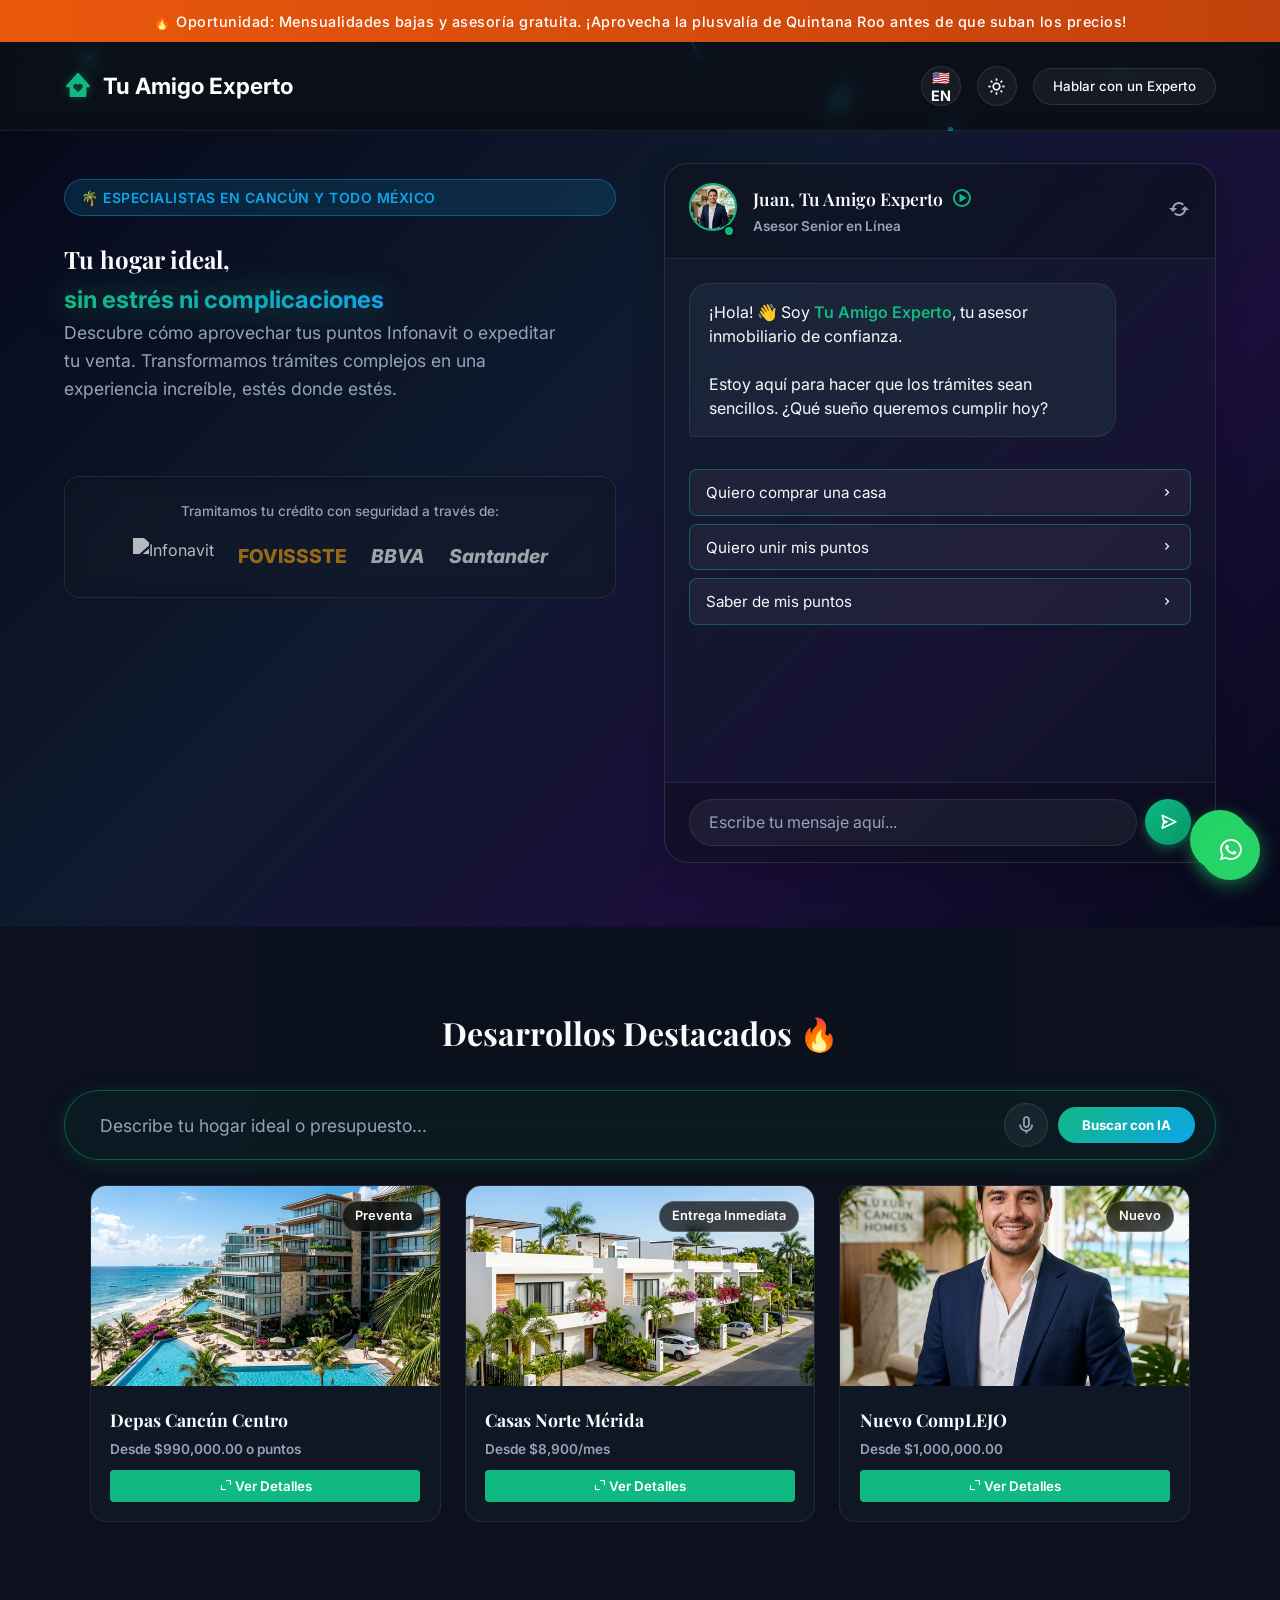
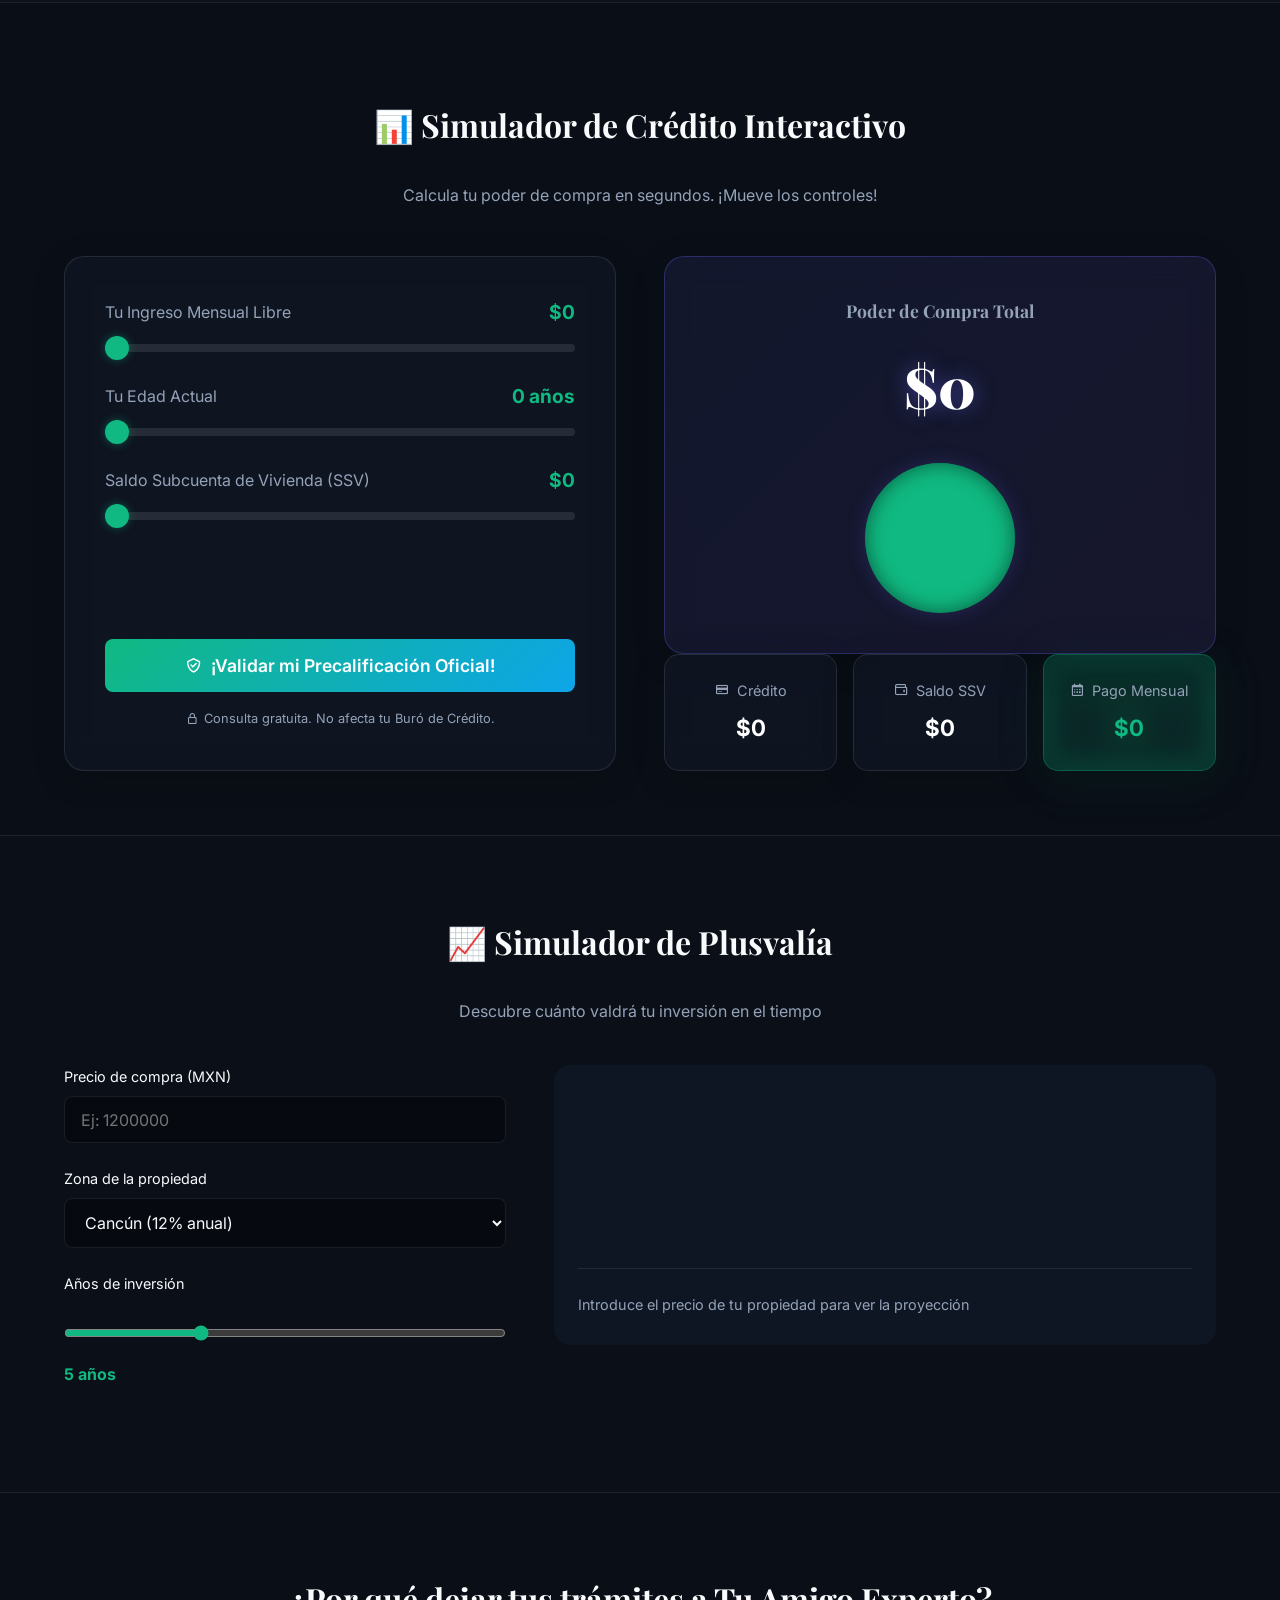
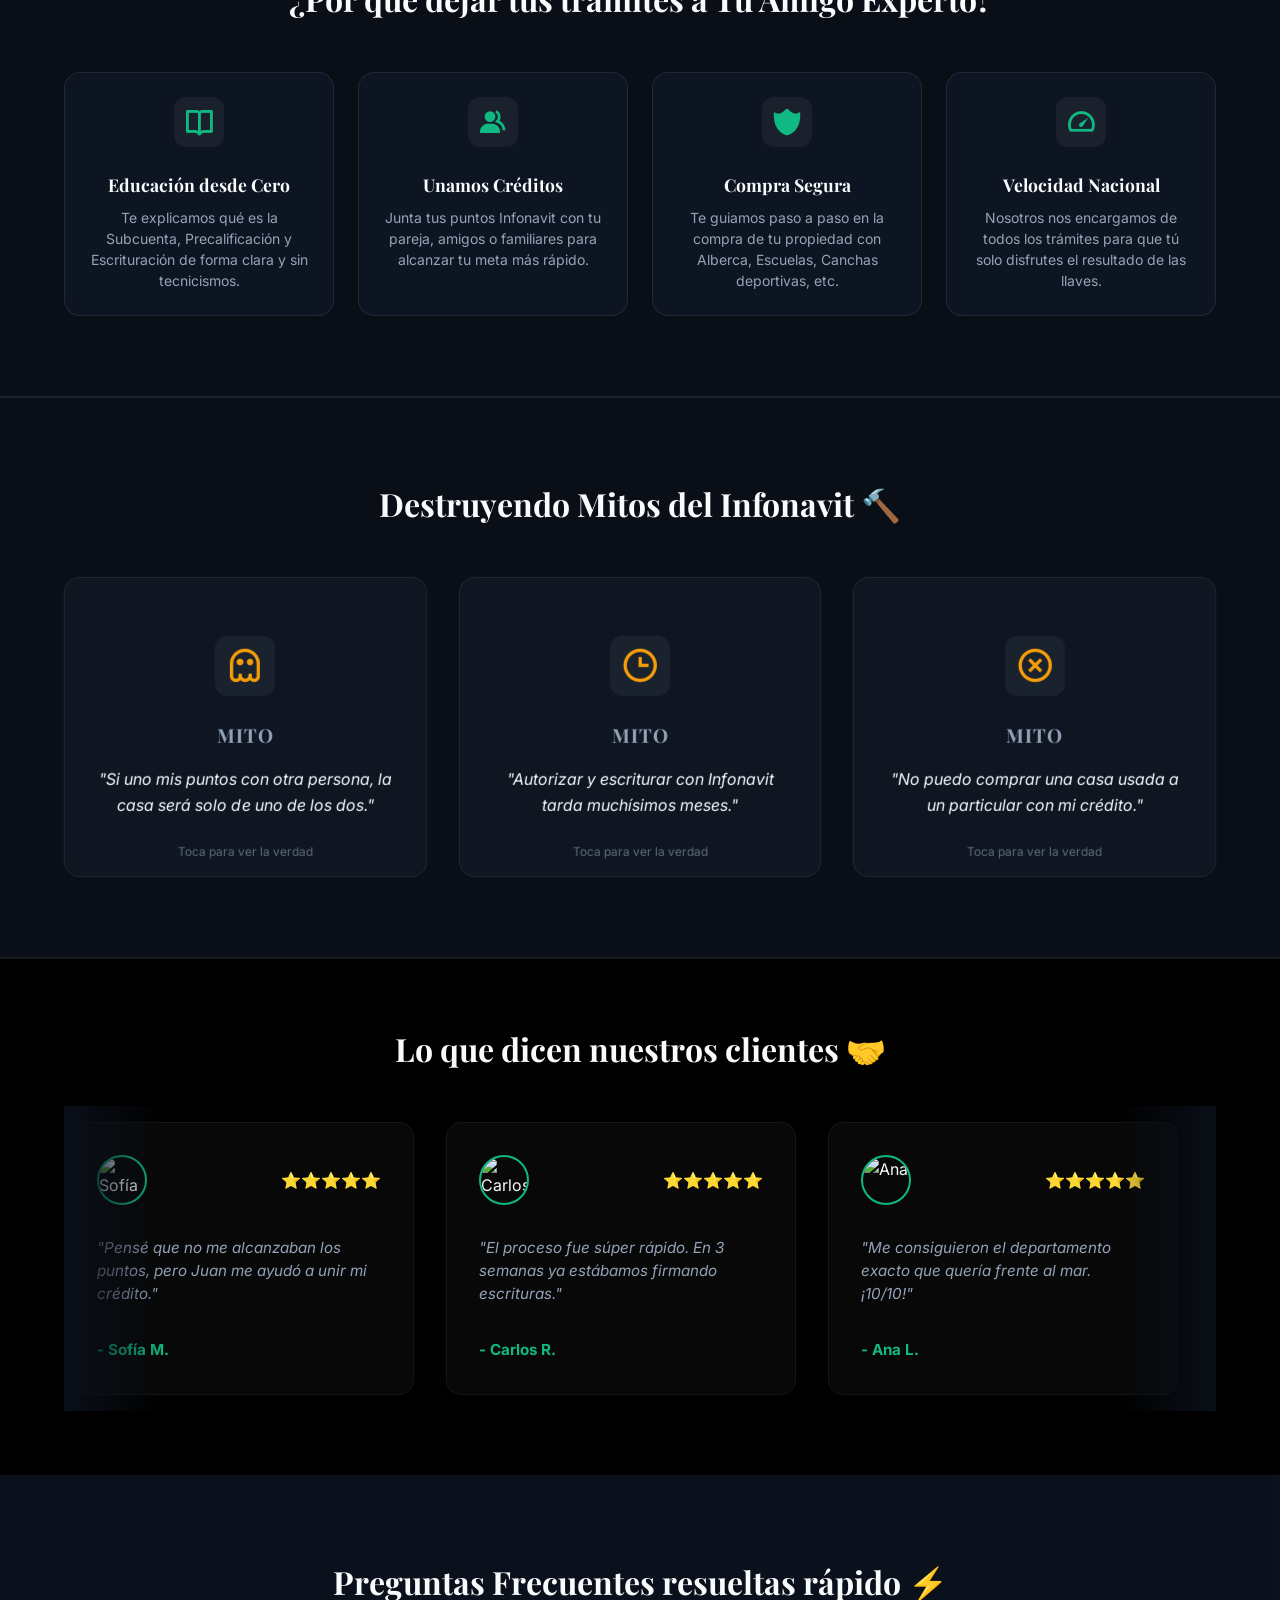
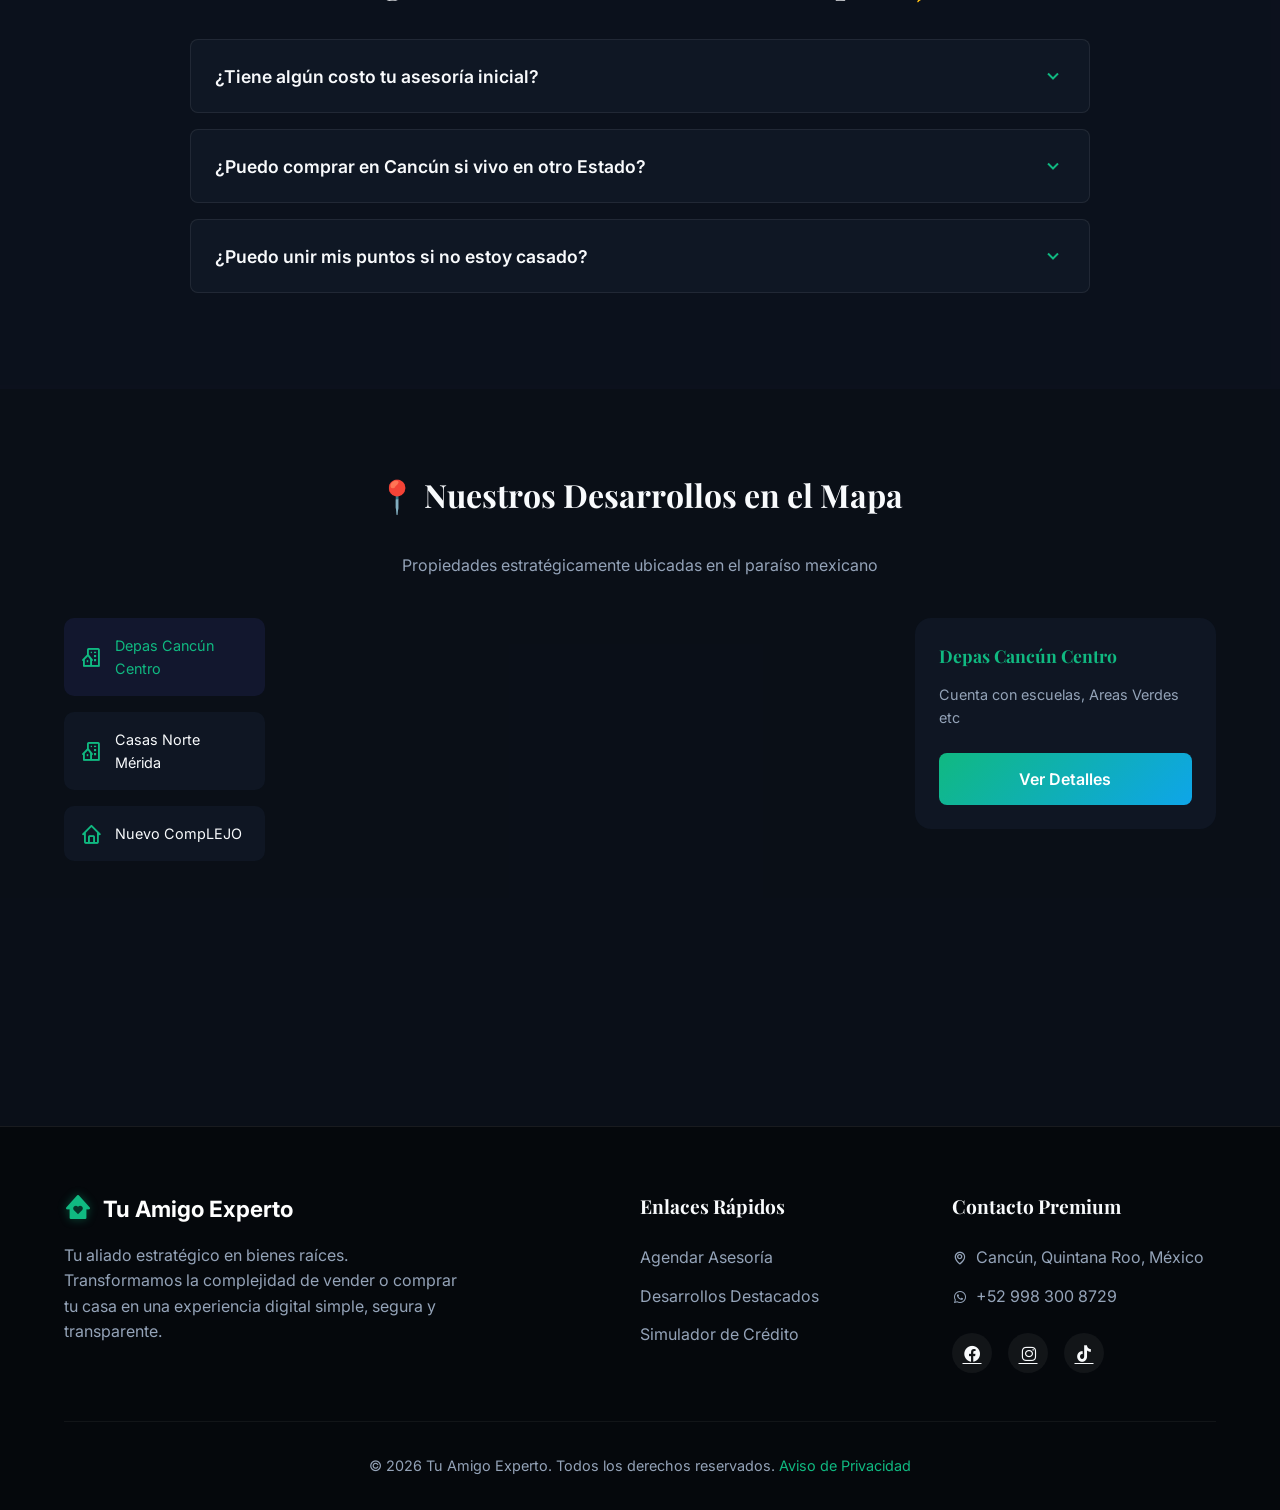
==== index.html @ 0a5cded9 "Add files via upload" ====
<!DOCTYPE html>
<html lang="es">

<head>
    <meta charset="UTF-8">
    <meta http-equiv="Cache-Control" content="no-cache, no-store, must-revalidate">
    <meta http-equiv="Pragma" content="no-cache">
    <meta http-equiv="Expires" content="0">
    <meta name="viewport" content="width=device-width, initial-scale=1.0, maximum-scale=5.0">
    <title>Tu Amigo Experto - Asesoría Inmobiliaria en Cancún y México</title>

    <!-- PWA / App Integrations -->
    <link rel="manifest" href="manifest.json">
    <meta name="theme-color" content="#06091a">
    <link rel="apple-touch-icon" href="assets/img/avatar.png">
    <meta name="apple-mobile-web-app-capable" content="yes">
    <meta name="apple-mobile-web-app-status-bar-style" content="black-translucent">
    <meta name="apple-mobile-web-app-title" content="Amigo Experto">

    <meta name="description"
        content="Guía experta en Infonavit y venta de terceros. Te ayudamos a comprar o vender tu propiedad en Cancún y todo México de manera sencilla y segura.">
    <!-- Google Fonts -->
    <link rel="preconnect" href="https://fonts.googleapis.com">
    <link rel="preconnect" href="https://fonts.gstatic.com" crossorigin>
    <link
        href="https://fonts.googleapis.com/css2?family=Inter:wght@300;400;500;600;700&family=Playfair+Display:ital,wght@0,600;1,600&display=swap"
        rel="stylesheet">

    <!-- AOS CSS -->
    <link href="https://unpkg.com/aos@2.3.1/dist/aos.css" rel="stylesheet">

    <!-- Boxicons -->
    <link href='https://unpkg.com/boxicons@2.1.4/css/boxicons.min.css' rel='stylesheet'>

    <!-- Leaflet CSS -->
    <link rel="stylesheet" href="https://unpkg.com/leaflet@1.9.4/dist/leaflet.css" />

    <!-- Custom CSS -->
    <link rel="stylesheet" href="assets/css/style.css?v=4.8">

    <!-- Model Viewer for 3D Objects -->
    <script type="module" src="https://ajax.googleapis.com/ajax/libs/model-viewer/4.0.0/model-viewer.min.js"></script>

    <!-- Phase 9: Microsoft Clarity Heatmap Tracking -->
    <script type="text/javascript">
        (function (c, l, a, r, i, t, y) {
            c[a] = c[a] || function () { (c[a].q = c[a].q || []).push(arguments) };
            t = l.createElement(r); t.async = 1; t.src = "https://www.clarity.ms/tag/" + i;
            y = l.getElementsByTagName(r)[0]; y.parentNode.insertBefore(t, y);
        })(window, document, "clarity", "script", "pgu72xqk98"); // Demo ID
    </script>

    <!-- MODAL CSS: Critical styles to make modal visible -->
    <style>
        #propertyModal {
            display: none;
            position: fixed;
            top: 0;
            left: 0;
            right: 0;
            bottom: 0;
            width: 100%;
            height: 100%;
            background: rgba(0, 0, 0, 0.88);
            z-index: 9999;
            align-items: center;
            justify-content: center;
            padding: 20px;
            box-sizing: border-box;
            overflow-y: auto;
        }

        #propertyModal.active {
            display: flex !important;
        }

        #propertyModal .modal-content {
            background: #0f1a2e;
            border-radius: 16px;
            max-width: 900px;
            width: 100%;
            max-height: 92vh;
            overflow-y: auto;
            position: relative;
            border: 1px solid rgba(99, 102, 241, 0.4);
            box-shadow: 0 25px 60px rgba(0, 0, 0, 0.7);
        }

        #propertyModal .close-btn {
            position: absolute;
            top: 12px;
            right: 12px;
            background: rgba(255, 255, 255, 0.1);
            border: none;
            color: white;
            width: 36px;
            height: 36px;
            border-radius: 50%;
            cursor: pointer;
            font-size: 1.2rem;
            z-index: 10;
            display: flex;
            align-items: center;
            justify-content: center;
        }

        #propertyModal .close-btn:hover {
            background: rgba(220, 38, 38, 0.7);
        }

        /* Gallery side — flex column (main image + thumbnails) */
        #propertyModal .prop-gallery {
            background: #000;
            display: flex;
            flex-direction: column;
            min-height: 400px;
        }

        /* Main image takes remaining space */
        #propertyModal #pmMainImg {
            width: 100%;
            height: 300px;
            object-fit: cover;
            display: block;
            transition: opacity 0.18s ease;
            flex-shrink: 0;
        }

        /* Thumbnail strip */
        #propertyModal #pmThumbnails {
            display: flex;
            flex-wrap: wrap;
            /* MAX 2 LINES */
            gap: 8px;
            padding: 10px 12px;
            overflow-y: auto;
            overflow-x: hidden;
            background: rgba(255, 255, 255, 0.04);
            max-height: 170px;
            /* limits to approx 2 rows of thumbnails */
            min-height: 90px;
            flex-shrink: 0;
            align-items: flex-start;
            justify-content: center;
        }

        #propertyModal #pmThumbnails::-webkit-scrollbar {
            height: 4px;
        }

        #propertyModal #pmThumbnails::-webkit-scrollbar-thumb {
            background: rgba(99, 102, 241, 0.5);
            border-radius: 4px;
        }

        /* Grid: gallery | details */
        #propertyModal .prop-modal-grid {
            display: grid;
            grid-template-columns: 1.2fr 1fr;
        }

        @media (max-width: 768px) {
            #propertyModal .prop-modal-grid {
                grid-template-columns: 1fr;
            }

            #propertyModal #pmMainImg {
                height: 220px;
            }
        }

        #propertyModal .prop-details {
            padding: 2rem;
            display: flex;
            flex-direction: column;
            justify-content: center;
            color: #e2e8f0;
            overflow-y: auto;
        }

        #propertyModal .prop-details h2 {
            color: #a78bfa;
            margin-bottom: 0.5rem;
            font-size: 1.6rem;
        }

        #propertyModal .pm-price {
            font-size: 1.3rem;
            font-weight: 700;
            margin-bottom: 1.5rem;
        }

        #propertyModal .pm-features {
            display: flex;
            gap: 1rem;
            flex-wrap: wrap;
            margin-bottom: 1.5rem;
            padding: 1rem 0;
            border-top: 1px solid rgba(255, 255, 255, 0.1);
            border-bottom: 1px solid rgba(255, 255, 255, 0.1);
        }

        .logo {
            display: flex;
            align-items: center;
            gap: 10px;
            font-weight: 700;
            font-size: 1.4rem;
            color: white;
            cursor: pointer;
            /* Para que sepas que puedes interactuar aquí */
        }

        #propertyModal .pm-feature i {
            color: #a78bfa;
        }

        #propertyModal .pm-description {
            line-height: 1.6;
            color: #94a3b8;
            margin-bottom: 2rem;
        }

        #propertyModal .pm-cta {
            width: 100%;
            padding: 14px;
            background: linear-gradient(135deg, #6366f1, #8b5cf6);
            border: none;
            color: white;
            border-radius: 8px;
            cursor: pointer;
            font-weight: 700;
            font-size: 1rem;
        }

        #propertyModal .prop-badge {
            display: inline-block;
            background: rgba(99, 102, 241, 0.3);
            color: white;
            padding: 4px 12px;
            border-radius: 50px;
            font-size: 0.8rem;
            font-weight: 600;
            margin-bottom: 1rem;
            border: 1px solid rgba(99, 102, 241, 0.5);
        }

        .property-filters-advanced {
            background: rgba(255, 255, 255, 0.03);
            border: 1px solid rgba(255, 255, 255, 0.1);
            border-radius: 15px;
            padding: 20px;
            margin-bottom: 30px;
            display: grid;
            grid-template-columns: repeat(auto-fit, minmax(180px, 1fr));
            gap: 15px;
            align-items: end;
        }

        .filter-group {
            display: flex;
            flex-direction: column;
            gap: 8px;
        }

        .filter-group label {
            font-size: 0.75rem;
            color: var(--primary);
            text-transform: uppercase;
            font-weight: 700;
            letter-spacing: 1px;
        }

        .filter-group select {
            background: rgba(15, 23, 42, 0.8);
            border: 1px solid rgba(255, 255, 255, 0.1);
            color: white;
            padding: 10px;
            border-radius: 8px;
            outline: none;
            cursor: pointer;
            transition: all 0.3s ease;
            font-size: 16px;
            /* Prevents iOS auto-zoom */
        }

        .filter-group select:focus {
            border-color: var(--primary);
            box-shadow: 0 0 10px rgba(99, 102, 241, 0.2);
        }

        .unit-selector {
            display: flex;
            gap: 8px;
            margin: 15px 0;
            flex-wrap: wrap;
        }

        .unit-btn {
            background: rgba(255, 255, 255, 0.05);
            border: 1px solid rgba(255, 255, 255, 0.1);
            color: var(--text-muted);
            padding: 6px 12px;
            border-radius: 20px;
            font-size: 0.8rem;
            cursor: pointer;
            transition: all 0.3s ease;
        }

        .unit-btn.active {
            background: var(--primary);
            color: white;
            border-color: var(--primary);
            box-shadow: 0 0 15px rgba(99, 102, 241, 0.3);
        }

        .unit-btn:hover:not(.active) {
            background: rgba(255, 255, 255, 0.1);
            border-color: rgba(255, 255, 255, 0.2);
        }

        /* --- Admin / Editor Styles --- */
        .admin-modal {
            display: none;
            position: fixed;
            top: 0;
            left: 0;
            width: 100%;
            height: 100%;
            background: rgba(0, 0, 0, 0.9);
            z-index: 10000;
            align-items: center;
            justify-content: center;
        }

        .admin-modal.active {
            display: flex;
        }

        .admin-box {
            background: #111827;
            padding: 30px;
            border-radius: 12px;
            border: 1px solid var(--primary);
            text-align: center;
            max-width: 400px;
            width: 90%;
            box-shadow: 0 0 30px rgba(99, 102, 241, 0.3);
        }

        .admin-box input {
            width: 100%;
            padding: 12px;
            margin: 20px 0;
            background: rgba(255, 255, 255, 0.05);
            border: 1px solid rgba(255, 255, 255, 0.1);
            color: white;
            border-radius: 8px;
            text-align: center;
            font-size: 1.2rem;
            letter-spacing: 4px;
        }

        .admin-box button {
            width: 100%;
            padding: 12px;
            background: var(--primary);
            color: white;
            border: none;
            border-radius: 8px;
            cursor: pointer;
            font-weight: 600;
        }

        .editor-mode [contenteditable="true"] {
            outline: 2px dashed var(--primary);
            outline-offset: 4px;
            padding: 2px 4px;
            border-radius: 4px;
            cursor: text;
        }

        .editor-mode [contenteditable="true"]:hover {
            background: rgba(99, 102, 241, 0.1);
        }

        .admin-toolbar {
            display: none;
            position: fixed;
            top: 0;
            left: 0;
            width: 100%;
            height: 50px;
            background: #6366f1;
            color: white;
            padding: 10px 20px;
            z-index: 9999;
            justify-content: space-between;
            align-items: center;
            font-weight: 600;
            box-shadow: 0 4px 15px rgba(0, 0, 0, 0.5);
        }

        body.editor-mode .admin-toolbar {
            display: flex;
        }

        .admin-toolbar button {
            background: white;
            color: #6366f1;
            border: none;
            padding: 5px 15px;
            border-radius: 4px;
            cursor: pointer;
            margin-left: 10px;
        }
    </style>


    <!-- MODAL FUNCTIONS: Inline script - NO EXTERNAL DEPENDENCIES -->
    <script>
        // Property data with full image galleries (5 photos each)
        var CARDS = {
            1: {
                title: 'Depas Canc\u00fan Centro', badge: 'Preventa', price: 'Desde $11,500/mes o puntos',
                beds: '2', baths: '2', amenity: 'Rooftop + Gym',
                desc: 'Exclusivos departamentos en el coraz\u00f3n de Canc\u00fan. Seguridad 24/7 y acabados de lujo.',
                img: 'assets/img/img_cancun.png',
                images: [
                    'assets/img/img_cancun.png',
                    'https://images.unsplash.com/photo-1586105251261-72a756497a11?auto=format&fit=crop&q=80&w=800',
                    'https://images.unsplash.com/photo-1560448204-e02f11c3d0e2?auto=format&fit=crop&q=80&w=800',
                    'https://images.unsplash.com/photo-1584622650111-993a426fbf0a?auto=format&fit=crop&q=80&w=800',
                    'https://images.unsplash.com/photo-1556911220-e15b29be8c8f?auto=format&fit=crop&q=80&w=800'
                ]
            },
            2: {
                title: 'Casas Norte M\u00e9rida', badge: 'Entrega Inmediata', price: 'Desde $8,900/mes',
                beds: '3', baths: '2.5', amenity: 'Parques y Seguridad',
                desc: 'Ubicadas en la zona de mayor plusval\u00eda de M\u00e9xico. Amplios espacios y jardines frontales.',
                img: 'assets/img/img_merida.png',
                images: [
                    'assets/img/img_merida.png',
                    'https://images.unsplash.com/photo-1616046229478-9901c5536a45?auto=format&fit=crop&q=80&w=800',
                    'https://images.unsplash.com/photo-1513694203232-719a280e022f?auto=format&fit=crop&q=80&w=800',
                    'https://images.unsplash.com/photo-1552321554-5fefe8c9ef14?auto=format&fit=crop&q=80&w=800',
                    'https://images.unsplash.com/photo-1600566753086-00f18fb6b3ea?auto=format&fit=crop&q=80&w=800'
                ]
            },
            3: {
                title: 'Villas Tulum', badge: 'Alta Plusval\u00eda', price: 'Excelente ROI GARANTIZADO',
                beds: '4', baths: '4', amenity: 'Alberca Privada, Selva',
                desc: 'Propiedades de ultra-lujo en la selva de Tulum. Administraci\u00f3n hotelera incluida.',
                img: 'assets/img/img_tulum.png',
                images: [
                    'assets/img/img_tulum.png',
                    'https://images.unsplash.com/photo-1520250497591-112f2f40a3f4?auto=format&fit=crop&q=80&w=800',
                    'https://images.unsplash.com/photo-1540541338537-1220205ac293?auto=format&fit=crop&q=80&w=800',
                    'https://images.unsplash.com/photo-1571896349842-33c89424de2d?auto=format&fit=crop&q=80&w=800',
                    'https://images.unsplash.com/photo-1606402179428-a57976d71fa4?auto=format&fit=crop&q=80&w=800'
                ]
            },
            4: {
                title: 'Residencial Aqua', badge: 'Infonavit Total', price: 'Desde $9,500/mes o puntos',
                beds: '2', baths: '1', amenity: 'Alberca Com\u00fan',
                desc: 'A 15 minutos en auto de la playa. Enorme alberca central y palapas.',
                img: 'https://images.unsplash.com/photo-1582268611958-ebfd161ef9cf?auto=format&fit=crop&w=800',
                images: [
                    'https://images.unsplash.com/photo-1582268611958-ebfd161ef9cf?auto=format&fit=crop&w=800',
                    'https://images.unsplash.com/photo-1560185007-cde436f6a4d0?auto=format&fit=crop&q=80&w=800',
                    'https://images.unsplash.com/photo-1540518614846-7eded433c457?auto=format&fit=crop&q=80&w=800',
                    'https://images.unsplash.com/photo-1507652313519-d4e9174996dd?auto=format&fit=crop&q=80&w=800',
                    'https://images.unsplash.com/photo-1575517111839-3a3843ee7f5d?auto=format&fit=crop&q=80&w=800'
                ]
            },
            5: {
                title: 'Oceana Depas', badge: 'Riviera Maya', price: 'Desde $12,000/mes',
                beds: '1', baths: '1', amenity: 'Frente al Mar',
                desc: 'El sue\u00f1o caribe\u00f1o. Estudios y depas a pasos de la arena. Altos rendimientos en renta vacacional.',
                img: 'https://images.unsplash.com/photo-1545324418-cc1a3fa10c00?auto=format&fit=crop&w=800',
                images: [
                    'https://images.unsplash.com/photo-1545324418-cc1a3fa10c00?auto=format&fit=crop&w=800',
                    'https://images.unsplash.com/photo-1578683010236-d716f9a3f461?auto=format&fit=crop&q=80&w=800',
                    'https://images.unsplash.com/photo-1631049307264-da0ec9d70304?auto=format&fit=crop&q=80&w=800',
                    'https://images.unsplash.com/photo-1552321554-5fefe8c9ef14?auto=format&fit=crop&q=80&w=800',
                    'https://images.unsplash.com/photo-1484154218962-a197022b5858?auto=format&fit=crop&q=80&w=800'
                ]
            }
        };

        function showCard(n) {
            var d = CARDS[n];
            if (!d) return;
            showPropertyModal(d);
        }

        function showPropertyModal(d) {
            var modal = document.getElementById('propertyModal');
            if (!modal) return;

            // Set main image
            var imgEl = document.getElementById('pmMainImg');
            var imgs = d.images || [d.img];
            if (imgEl) { imgEl.src = imgs[0]; imgEl.alt = d.title; imgEl.style.opacity = '1'; }

            // Populate thumbnails
            var tb = document.getElementById('pmThumbnails');
            if (tb) {
                tb.innerHTML = '';
                var labels = ['Exterior', 'Sala', 'Rec\u00e1mara', 'Ba\u00f1o', 'Cocina'];
                imgs.forEach(function (url, i) {
                    var wrap = document.createElement('div');
                    wrap.style.cssText = 'display:flex;flex-direction:column;align-items:center;gap:4px;cursor:pointer;flex-shrink:0;';
                    var img = document.createElement('img');
                    img.src = url;
                    img.style.cssText = 'height:65px;width:90px;object-fit:cover;border-radius:8px;transition:all 0.25s;border:' + (i === 0 ? '2px solid #6366f1;box-shadow:0 0 10px rgba(99,102,241,0.4)' : '2px solid rgba(255,255,255,0.1)') + ';';
                    var lbl = document.createElement('span');
                    lbl.textContent = labels[i] || ('Foto ' + (i + 1));
                    lbl.style.cssText = 'font-size:0.65rem;text-transform:uppercase;letter-spacing:0.5px;color:' + (i === 0 ? '#6366f1' : 'rgba(255,255,255,0.4)') + ';transition:color 0.25s;';
                    wrap.appendChild(img); wrap.appendChild(lbl);
                    wrap.onclick = function () {
                        if (imgEl) { imgEl.style.opacity = '0'; setTimeout(function () { imgEl.src = url; imgEl.style.opacity = '1'; }, 180); }
                        Array.from(tb.children).forEach(function (w) {
                            var wi = w.querySelector('img'), ws = w.querySelector('span');
                            if (wi) { wi.style.border = '2px solid rgba(255,255,255,0.1)'; wi.style.boxShadow = 'none'; }
                            if (ws) ws.style.color = 'rgba(255,255,255,0.4)';
                        });
                        img.style.border = '2px solid #6366f1'; img.style.boxShadow = '0 0 10px rgba(99,102,241,0.4)';
                        lbl.style.color = '#6366f1';
                    };
                    tb.appendChild(wrap);
                });
            }

            // Text fields
            var map = { pmBadge: d.badge, pmTitle: d.title, pmPrice: d.price, pmBeds: d.beds, pmBaths: d.baths, pmAmenity: d.amenity, pmDesc: d.desc };
            for (var k in map) { var el = document.getElementById(k); if (el) el.textContent = map[k] || ''; }

            modal.classList.add('active');
            document.body.style.overflow = 'hidden';
            modal.onclick = function (e) { if (e.target === modal) closePropertyModal(); };
        }

        function closePropertyModal() {
            var modal = document.getElementById('propertyModal');
            if (modal) {
                modal.classList.remove('active');
                document.body.style.overflow = '';
            }
        }
    </script>
</head>


<body>
    <div class="urgency-banner">
        🔥 <strong>Oportunidad:</strong> Mensualidades bajas y asesoría gratuita. ¡Aprovecha la plusvalía de Quintana
        Roo antes de que suban los precios!
    </div>

    <canvas id="bgCanvas" class="background-effects"></canvas>

    <nav class="navbar">
        <div class="logo">
            <i class='bx bxs-home-heart'></i>
            <span>Tu Amigo Experto</span>
        </div>

        <!-- TEMPORIZADOR A NIVEL DEL LOGO EN NAVBAR -->
        <div id="ofertaTimer"
            style="display:none;position:relative;margin:0;background:linear-gradient(135deg,#dc2626,#b91c1c);color:white;padding:6px 16px;border-radius:50px;z-index:9500;box-shadow:0 4px 15px rgba(220,38,38,0.5);font-size:0.85rem;white-space:nowrap;text-align:center;">
            <span style="font-weight:700;">🔥 Oferta termina en: </span>
            <span style="font-size:1.1rem;font-weight:900;letter-spacing:1px;" id="timerDisplay">23:59:59</span>
        </div>

        <div class="nav-actions">
            <button class="lang-toggle" id="langToggle" title="Change Language">
                🇺🇸 EN
            </button>
            <button class="theme-toggle" id="themeToggle" title="Cambiar Tema">
                <i class='bx bx-sun'></i>
            </button>
            <button class="nav-cta" onclick="openLeadModal()">Hablar con un Experto</button>
        </div>
    </nav>

    <main id="main-content">

        <!-- 1. Hero Content & Chat (The Hook) -->
        <section class="hero-section">
            <!-- ===== NUEVA: HERO VIDEO SECTION eliminado - fondo con gradiente -->
            <div class="hero-bg-gradient"
                style="position:absolute;inset:0;background:linear-gradient(135deg,#06091a 0%,#0f1a2e 40%,#1a0e3a 70%,#06091a 100%);z-index:0;pointer-events:none;">
            </div>

            <div class="section-container hero-grid">
                <div class="hero-info" data-aos="fade-right" data-aos-duration="1000">
                    <span class="badge">🌴 Especialistas en Cancún y Todo México</span>
                    <h1 id="heroTitle">Tu hogar ideal, <br><span class="highlight">sin estrés ni complicaciones</span>
                    </h1>
                    <p class="subtitle">Descubre cómo aprovechar tus puntos Infonavit o expeditar tu venta.
                        Transformamos trámites complejos en una experiencia increíble, estés donde estés.</p>

                    <!-- Trust Logos at the top level for authority -->
                    <div class="trust-logos">
                        <p>Tramitamos tu crédito con seguridad a través de:</p>
                        <div class="logos-container">
                            <img src="https://upload.wikimedia.org/wikipedia/commons/6/60/Logotipo_de_Infonavit.svg"
                                alt="Infonavit">
                            <span class="bank-logo fovissste">FOVISSSTE</span>
                            <span class="bank-logo">BBVA</span>
                            <span class="bank-logo">Santander</span>
                        </div>
                    </div>
                </div>

                <div class="chat-wrapper" data-aos="fade-left" data-aos-duration="1000" data-aos-delay="200">
                    <div class="glass-panel chat-container">
                        <div class="chat-header">
                            <div class="avatar">
                                <img src="assets/img/avatar.png" alt="Juan, Tu Amigo Experto">
                                <span class="status-dot"></span>
                            </div>
                            <div class="agent-info">
                                <h2>Juan, Tu Amigo Experto <button id="playAudioBtn" class="audio-btn"
                                        title="Escuchar Mensaje" onclick="playWelcomeAudio()"><i
                                            class='bx bx-play-circle'></i></button></h2>
                                <span class="status-text">Asesor Senior en Línea</span>
                            </div>
                            <button class="action-btn" title="Reiniciar chat" onclick="resetChat()">
                                <i class='bx bx-refresh'></i>
                            </button>
                        </div>

                        <div class="chat-messages" id="chatMessages">
                            <!-- Messages will be injected by JS -->
                        </div>

                        <div class="chat-input-area">
                            <div class="typing-indicator hidden" id="typingIndicator">
                                Escribiendo<span>.</span><span>.</span><span>.</span>
                            </div>
                            <form id="chatForm">
                                <input type="text" id="userInput" placeholder="Escribe tu mensaje aquí..."
                                    autocomplete="off">
                                <button type="submit" id="sendBtn" title="Enviar"><i class='bx bx-send'></i></button>
                            </form>
                        </div>
                    </div>
                </div>
            </div>
        </section>

        <!-- 5. Properties (Desire) -->
        <section id="propiedades" class="properties-section" data-aos="fade-up" data-aos-duration="800">
            <div class="section-container">
                <h2 class="section-title">🏆 Desarrollos Destacados</h2>

                <!-- AI Matchmaker Search Bar -->
                <div class="ai-matchmaker">
                    <div class="ai-matchmaker-inner glass-panel">
                        <i class='bx bx-sparkles ai-icon'></i>
                        <input type="text" id="aiSearchInput" placeholder="Describe tu hogar ideal o presupuesto..."
                            autocomplete="off">
                        <button id="aiVoiceBtn" class="ai-voice-btn" onclick="startVoiceRecognition()"
                            title="Buscar con voz">
                            <i class='bx bx-microphone'></i>
                        </button>
                        <button id="aiSearchBtn" class="ai-search-primary" onclick="searchWithAI()">
                            <span class="btn-text">Buscar con IA</span>
                            <i class='bx bx-loader-alt bx-spin ai-spinner hidden'></i>
                        </button>
                    </div>
                    <div id="aiSearchFeedback" class="ai-feedback hidden"></div>
                </div>

                <div class="property-filters-advanced hidden" style="display: none;" data-aos="fade-up"
                    data-aos-delay="100">
                    <div class="filter-group">
                        <label>📍 Ubicación</label>
                        <select id="filterLocation">
                            <option value="all">Todas las ciudades</option>
                            <option value="cancun">Cancún</option>
                            <option value="merida">Mérida</option>
                            <option value="tulum">Tulum</option>
                            <option value="playa">Playa del Carmen</option>
                        </select>
                    </div>
                    <div class="filter-group">
                        <label>🏠 Recámaras</label>
                        <select id="filterBeds">
                            <option value="0">Cualquier número</option>
                            <option value="1">1+ Recámara</option>
                            <option value="2">2+ Recámaras</option>
                            <option value="3">3+ Recámaras</option>
                            <option value="4">4+ Recámaras</option>
                        </select>
                    </div>
                    <div class="filter-group">
                        <label>💰 Presupuesto</label>
                        <select id="filterPrice">
                            <option value="all">Cualquiera</option>
                            <option value="low">Bajo $1M</option>
                            <option value="mid">$1M - $2M</option>
                            <option value="high">Más de $2M</option>
                        </select>
                    </div>
                    <div class="filter-group">
                        <label>🔑 Entrega</label>
                        <select id="filterDelivery">
                            <option value="all">Ver todas</option>
                            <option value="Preventa">Preventa</option>
                            <option value="Entrega Inmediata">Entrega Inmediata</option>
                        </select>
                    </div>
                </div>

                <div class="property-carousel">
                    <div class="property-cards centered-cards" id="propertyGrid">
                        <!-- Las tarjetas se generan dinámicamente desde script.js -->
                        <div
                            style="grid-column: 1/-1; text-align: center; color: rgba(255,255,255,0.3); padding: 40px;">
                            <i class='bx bx-loader-alt bx-spin' style="font-size: 2rem; margin-bottom: 10px;"></i>
                            <p>Cargando desarrollos preferidos...</p>
                        </div>
                    </div>
                </div>
            </div>
        </section>

        <!-- ===== NUEVA: SIMULADOR DE CRÉDITO GAMIFICADO ===== -->
        <section class="simulator-section" data-aos="fade-up" data-aos-duration="800" id="simulador">
            <div class="section-container">
                <h2 class="section-title">📊 Simulador de Crédito Interactivo</h2>
                <p class="section-subtitle">Calcula tu poder de compra en segundos. ¡Mueve los controles!</p>

                <div class="simulador-grid">
                    <!-- Controles (Sliders) -->
                    <div class="simulador-controls glass-panel">
                        <div class="slider-group">
                            <div class="slider-header">
                                <label>Tu Ingreso Mensual Libre</label>
                                <span id="ingreso-val" class="slider-value">$0</span>
                            </div>
                            <input type="range" id="sim-ingreso" min="0" max="150000" step="1000" value="0"
                                class="styled-slider" oninput="updateSimulator()">
                        </div>

                        <div class="slider-group">
                            <div class="slider-header">
                                <label>Tu Edad Actual</label>
                                <span id="edad-val" class="slider-value">0 años</span>
                            </div>
                            <input type="range" id="sim-edad" min="0" max="70" step="1" value="0" class="styled-slider"
                                oninput="updateSimulator()">
                        </div>

                        <div class="slider-group">
                            <div class="slider-header">
                                <label>Saldo Subcuenta de Vivienda (SSV)</label>
                                <span id="ahorro-val" class="slider-value">$0</span>
                            </div>
                            <input type="range" id="sim-ahorro" min="0" max="1000000" step="10000" value="0"
                                class="styled-slider" oninput="updateSimulator()">
                        </div>

                        <!-- Urgency Banner (Dynamic) -->
                        <div id="sim-urgency" class="urgency-banner"
                            style="margin-top: 20px; border-radius: 8px; font-size: 0.9rem; padding: 10px; animation: pulse 2s infinite; background: linear-gradient(to right, #ea580c, #c2410c); color: white; visibility: hidden; opacity: 0; transition: all 0.3s ease; min-height: 40px; display: flex; align-items: center; justify-content: center;">
                        </div>

                        <button class="submit-btn" onclick="openLeadModal()"
                            style="margin-top:1.5rem; width:100%; display: flex; justify-content: center; align-items: center; gap: 8px; font-size: 1.1rem;">
                            <i class='bx bx-check-shield'></i> ¡Validar mi Precalificación Oficial!
                        </button>
                        <p
                            style="text-align: center; font-size: 0.8rem; color: var(--text-muted); margin-top: 12px; display: flex; justify-content: center; align-items: center; gap: 5px;">
                            <i class='bx bx-lock-alt'></i> Consulta gratuita. No afecta tu Buró de Crédito.
                        </p>
                    </div>

                    <!-- Resultados Visuales -->
                    <div class="simulador-results">
                        <div class="result-card primary-result glass-panel">
                            <h3>Poder de Compra Total</h3>
                            <div class="giant-amount" id="res-poder">$950,000</div>
                            <div class="chart-container">
                                <div class="pie-chart" id="sim-chart"></div>
                            </div>
                        </div>

                        <div class="result-breakdown">
                            <div class="breakdown-item glass-panel">
                                <span><i class='bx bx-credit-card'></i> Crédito</span>
                                <strong id="res-credito">$900,000</strong>
                            </div>
                            <div class="breakdown-item glass-panel">
                                <span><i class='bx bx-wallet'></i> Saldo SSV</span>
                                <strong id="res-ahorro">$50,000</strong>
                            </div>
                            <div class="breakdown-item glass-panel highlight">
                                <span><i class='bx bx-calendar'></i> Pago Mensual</span>
                                <strong id="res-mensualidad">$7,500</strong>
                            </div>
                        </div>
                    </div>
                </div>
            </div>
        </section>

        <!-- ===== NUEVA: SIMULADOR DE PLUSVALÍA ===== -->
        <section class="plusvalia-section" data-aos="fade-up" data-aos-duration="800" id="plusvalia">
            <div class="section-container">
                <h2 class="section-title">📈 Simulador de Plusvalía</h2>
                <p class="section-subtitle">Descubre cuánto valdrá tu inversión en el tiempo</p>
                <div class="plusvalia-body">
                    <div class="plusvalia-inputs">
                        <div class="form-group">
                            <label>Precio de compra (MXN)</label>
                            <input type="number" id="pv-precio" placeholder="Ej: 1200000" oninput="calcPlusvalia()">
                        </div>
                        <div class="form-group">
                            <label>Zona de la propiedad</label>
                            <select id="pv-zona" onchange="calcPlusvalia()">
                                <option value="12">Cancún (12% anual)</option>
                                <option value="15">Tulum (15% anual)</option>
                                <option value="9">Mérida (9% anual)</option>
                                <option value="10">Riviera Maya (10% anual)</option>
                            </select>
                        </div>
                        <div class="form-group">
                            <label>Años de inversión</label>
                            <input type="range" id="pv-years" min="1" max="15" value="5"
                                oninput="calcPlusvalia(); document.getElementById('pv-years-val').textContent=this.value">
                            <span id="pv-years-val" style="color:var(--primary);font-weight:700;">5 años</span>
                        </div>
                    </div>
                    <div class="plusvalia-result" id="pvResult">
                        <div id="pvChart" class="pv-bars"></div>
                        <div class="pv-summary" id="pvSummary">
                            <p style="color:var(--text-muted);">Introduce el precio de tu propiedad para ver la
                                proyección</p>
                        </div>
                    </div>
                </div>
            </div>
        </section>

        <!-- 4. Value Proposition (Features Band - Logic) -->
        <section class="value-prop-section" data-aos="fade-up" data-aos-duration="800">
            <div class="section-container">
                <h2 class="section-title">¿Por qué dejas tus trámites a <span>Tu Amigo Experto</span>?</h2>
                <div class="features-grid">
                    <div class="feature-card">
                        <div class="icon-wrapper"><i class='bx bx-book-open'></i></div>
                        <h3>Educación desde Cero</h3>
                        <p>Te explicamos qué es la Subcuenta, Precalificación y Escrituración de forma clara y sin
                            tecnicismos.</p>
                    </div>
                    <div class="feature-card">
                        <div class="icon-wrapper"><i class='bx bxs-group'></i></div>
                        <h3>Unamos Créditos</h3>
                        <p>Junta tus puntos Infonavit con tu pareja, amigos o familiares para alcanzar tu meta más
                            rápido.</p>
                    </div>
                    <div class="feature-card">
                        <div class="icon-wrapper"><i class='bx bxs-shield-alt-2'></i></div>
                        <h3>Compra Segura</h3>
                        <p>Te guiamos paso a paso en la compra de tu propiedad con Alberca, Escuelas, Canchas
                            deportivas, etc.</p>
                    </div>
                    <div class="feature-card">
                        <div class="icon-wrapper"><i class='bx bx-tachometer'></i></div>
                        <h3>Velocidad Nacional</h3>
                        <p>Nosotros nos encargamos de todos los trámites para que tú solo disfrutes el resultado de las
                            llaves.</p>
                    </div>
                </div>
            </div>
        </section>

        <!-- 2. Myths vs Reality (Education & Hook) -->
        <section class="myths-section" data-aos="fade-up" data-aos-duration="800">
            <h2 class="section-title">Destruyendo Mitos del Infonavit 🔨</h2>
            <div class="myths-grid">
                <div class="myth-card">
                    <div class="myth-inner">
                        <div class="myth-front">
                            <i class='bx bx-ghost'></i>
                            <h3>Mito</h3>
                            <p>"Si uno mis puntos con otra persona, la casa será solo de uno de los dos."</p>
                            <span class="flip-hint">Toca para ver la verdad</span>
                        </div>
                        <div class="myth-back">
                            <i class='bx bx-check-shield'></i>
                            <h3>Verdad</h3>
                            <p>¡Falso! Con <strong>Unamos Créditos</strong> ambos son dueños legales bajo la figura de
                                Copropiedad. Tu inversión está 100% protegida.</p>
                        </div>
                    </div>
                </div>

                <div class="myth-card">
                    <div class="myth-inner">
                        <div class="myth-front">
                            <i class='bx bx-time'></i>
                            <h3>Mito</h3>
                            <p>"Autorizar y escriturar con Infonavit tarda muchísimos meses."</p>
                            <span class="flip-hint">Toca para ver la verdad</span>
                        </div>
                        <div class="myth-back">
                            <i class='bx bx-rocket'></i>
                            <h3>Verdad</h3>
                            <p>¡Para nada! Nosotros agilizamos avalúos y gestión. Normalmente en <strong>3 a 5
                                    semanas</strong> ya te estamos entregando tus llaves.</p>
                        </div>
                    </div>
                </div>

                <div class="myth-card">
                    <div class="myth-inner">
                        <div class="myth-front">
                            <i class='bx bx-x-circle'></i>
                            <h3>Mito</h3>
                            <p>"No puedo comprar una casa usada a un particular con mi crédito."</p>
                            <span class="flip-hint">Toca para ver la verdad</span>
                        </div>
                        <div class="myth-back">
                            <i class='bx bx-home-heart'></i>
                            <h3>Verdad</h3>
                            <p>¡Claro que puedes! Nosotros somos expertos en <strong>Venta de Terceros</strong>. Nos
                                aseguramos de destrabar los trámites para que la compra sea legal y segura.</p>
                        </div>
                    </div>
                </div>
            </div>
        </section>

        <!-- 6. Testimonial (Social Proof Marquee) -->
        <section class="testimonial-section" data-aos="zoom-in" data-aos-duration="800">
            <h2 class="section-title" style="margin-bottom: 2rem;">Lo que dicen nuestros clientes 🤝</h2>
            <div class="marquee-container">
                <div class="marquee-track">
                    <!-- Original -->
                    <div class="test-card glass-panel">
                        <div class="test-header">
                            <img src="https://ui-avatars.com/api/?name=Sofia+M&background=0ea5e9&color=fff&rounded=true"
                                alt="Sofía" class="test-img-small">
                            <div class="stars">⭐⭐⭐⭐⭐</div>
                        </div>
                        <p>"Pensé que no me alcanzaban los puntos, pero Juan me ayudó a unir mi crédito."</p>
                        <strong>- Sofía M.</strong>
                    </div>
                    <!-- New ones -->
                    <div class="test-card glass-panel">
                        <div class="test-header">
                            <img src="https://ui-avatars.com/api/?name=Carlos+R&background=10b981&color=fff&rounded=true"
                                alt="Carlos" class="test-img-small">
                            <div class="stars">⭐⭐⭐⭐⭐</div>
                        </div>
                        <p>"El proceso fue súper rápido. En 3 semanas ya estábamos firmando escrituras."</p>
                        <strong>- Carlos R.</strong>
                    </div>
                    <div class="test-card glass-panel">
                        <div class="test-header">
                            <img src="https://ui-avatars.com/api/?name=Ana+L&background=f59e0b&color=fff&rounded=true"
                                alt="Ana" class="test-img-small">
                            <div class="stars">⭐⭐⭐⭐⭐</div>
                        </div>
                        <p>"Me consiguieron el departamento exacto que quería frente al mar. ¡10/10!"</p>
                        <strong>- Ana L.</strong>
                    </div>
                    <div class="test-card glass-panel">
                        <div class="test-header">
                            <img src="https://ui-avatars.com/api/?name=Miguel+A&background=8b5cf6&color=fff&rounded=true"
                                alt="Miguel" class="test-img-small">
                            <div class="stars">⭐⭐⭐⭐⭐</div>
                        </div>
                        <p>"Vendieron mi casa en tiempo récord y sin vueltas legales. Excelente servicio."</p>
                        <strong>- Miguel A.</strong>
                    </div>
                    <!-- Cloned for seamless loop -->
                    <div class="test-card glass-panel">
                        <div class="test-header">
                            <img src="https://ui-avatars.com/api/?name=Sofia+M&background=0ea5e9&color=fff&rounded=true"
                                alt="Sofía" class="test-img-small">
                            <div class="stars">⭐⭐⭐⭐⭐</div>
                        </div>
                        <p>"Pensé que no me alcanzaban los puntos, pero Juan me ayudó a unir mi crédito."</p>
                        <strong>- Sofía M.</strong>
                    </div>
                    <div class="test-card glass-panel">
                        <div class="test-header">
                            <img src="https://ui-avatars.com/api/?name=Carlos+R&background=10b981&color=fff&rounded=true"
                                alt="Carlos" class="test-img-small">
                            <div class="stars">⭐⭐⭐⭐⭐</div>
                        </div>
                        <p>"El proceso fue súper rápido. En 3 semanas ya estábamos firmando escrituras."</p>
                        <strong>- Carlos R.</strong>
                    </div>
                </div>
            </div>
        </section>

        <!-- 7. FAQ Accordion -->
        <section class="faq-section" data-aos="fade-up" data-aos-duration="800">
            <h2 class="section-title">Preguntas Frecuentes resueltas rápido ⚡</h2>
            <div class="faq-container">
                <div class="faq-item">
                    <button class="faq-question">
                        <span>¿Tiene algún costo tu asesoría inicial?</span>
                        <i class='bx bx-chevron-down'></i>
                    </button>
                    <div class="faq-answer">
                        <p><strong>¡Absolutamente ninguno!</strong> Mi primer objetivo es analizar tu caso, ver tus
                            puntos y trazarte un plan. Solo ganamos si tú logras comprar o vender tu casa de forma
                            exitosa.</p>
                    </div>
                </div>
                <div class="faq-item">
                    <button class="faq-question">
                        <span>¿Puedo comprar en Cancún si vivo en otro Estado?</span>
                        <i class='bx bx-chevron-down'></i>
                    </button>
                    <div class="faq-answer">
                        <p>¡Por supuesto! De hecho, nuestro fuerte es ayudar a personas de todo México a invertir en el
                            paraíso. Nosotros coordinamos los trámites a distancia para que tú solo vengas a disfrutar
                            tu nueva casa.</p>
                    </div>
                </div>
                <div class="faq-item">
                    <button class="faq-question">
                        <span>¿Puedo unir mis puntos si no estoy casado?</span>
                        <i class='bx bx-chevron-down'></i>
                    </button>
                    <div class="faq-answer">
                        <p>¡Sí! Ya no es necesario estar casados. Puedes unir tu crédito con un familiar (padres,
                            hermanos) o un amigo(a) y comprar juntos una mejor propiedad dividiendo los gastos.</p>
                    </div>
                </div>
            </div>
        </section>

        <!-- ===== NUEVA: MAPA DE UBICACIONES ===== -->
        <section class="mapa-section" data-aos="fade-up" data-aos-duration="800" id="mapa">
            <div class="section-container">
                <h2 class="section-title">📍 Nuestros Desarrollos en el Mapa</h2>
                <p class="section-subtitle">Propiedades estratégicamente ubicadas en el paraíso mexicano</p>
                <div class="mapa-wrapper">
                    <div class="mapa-pins" id="mapaPinsContainer">
                        <!-- Generado Dinámicamente -->
                    </div>
                    <div class="mapa-embed">
                        <iframe id="mapaFrame"
                            src="https://maps.google.com/maps?q=Cancun+Centro,Quintana+Roo,Mexico&t=&z=13&ie=UTF8&iwloc=&output=embed"
                            style="width:100%;height:420px;border:0;border-radius:12px;" allowfullscreen loading="lazy">
                        </iframe>
                    </div>
                    <div class="mapa-info" id="mapaInfo">
                        <h3>🏙️ Depas Cancún Centro</h3>
                        <p>Zona turística y comercial premium. A 15 min de la playa. Acceso a todas las avenidas
                            principales.</p>
                        <button class="submit-btn" onclick="showCard(1)">Ver Propiedad</button>
                    </div>
                </div>
            </div>
        </section>

    </main>

    <!-- ===== NUEVA: POPUP EXIT INTENT ===== -->
    <div id="exitPopup"
        style="display:none;position:fixed;inset:0;background:rgba(0,0,0,0.85);z-index:99999;align-items:center;justify-content:center;padding:20px;box-sizing:border-box;">
        <div
            style="background:linear-gradient(135deg,#0f1a2e,#1a0e3a);border:1px solid rgba(99,102,241,0.5);border-radius:20px;padding:3rem;max-width:480px;text-align:center;position:relative;">
            <button onclick="document.getElementById('exitPopup').style.display='none'"
                style="position:absolute;top:12px;right:12px;background:rgba(255,255,255,0.1);border:none;color:white;width:32px;height:32px;border-radius:50%;cursor:pointer;font-size:1rem;">✕</button>
            <div style="font-size:3rem;margin-bottom:1rem;">🏠</div>
            <h2 style="color:#a78bfa;margin-bottom:0.5rem;font-size:1.6rem;">¡Espera! Oferta Especial</h2>
            <p style="color:#94a3b8;line-height:1.6;margin-bottom:1.5rem;">Antes de irte, agenda tu asesoría GRATIS y
                descubre cuánto crédito puedes obtener <strong style="color:white;">sin costo ni compromiso.</strong>
            </p>
            <div
                style="background:rgba(99,102,241,0.15);border:1px solid rgba(99,102,241,0.3);border-radius:10px;padding:1rem;margin-bottom:1.5rem;">
                <p style="color:#6366f1;font-weight:700;font-size:1.1rem;">✅ 100% Gratis · Sin Compromiso · Hoy Mismo
                </p>
            </div>
            <button onclick="openLeadModal(); document.getElementById('exitPopup').style.display='none';"
                style="width:100%;padding:14px;background:linear-gradient(135deg,#6366f1,#8b5cf6);border:none;color:white;border-radius:10px;cursor:pointer;font-size:1rem;font-weight:700;margin-bottom:0.8rem;">🚀
                Quiero mi Asesoría Gratis</button>
            <button onclick="document.getElementById('exitPopup').style.display='none'"
                style="background:none;border:none;color:#64748b;cursor:pointer;font-size:0.85rem;">No gracias, me lo
                pierdo</button>
        </div>
    </div>
    <!-- FIN POPUP EXIT INTENT -->
    <a href="https://wa.me/529983008729?text=Hola%20Juan%2C%20vi%20tu%20sitio%20y%20me%20gustar%C3%ADa%20saber%20m%C3%A1s%20sobre%20las%20propiedades."
        target="_blank" id="whatsappBtn"
        style="position:fixed;bottom:20px;right:20px;background:#25d366;color:white;width:60px;height:60px;border-radius:50%;display:flex;align-items:center;justify-content:center;font-size:1.8rem;box-shadow:0 4px 20px rgba(37,211,102,0.5);z-index:9001;text-decoration:none;animation:pulse 2s infinite;">
        <i class='bx bxl-whatsapp'></i>
    </a>

    <!-- 8. Footer -->
    <footer class="main-footer">
        <div class="section-container footer-grid">
            <div class="footer-brand">
                <div class="logo">
                    <i class='bx bxs-home-heart'></i>
                    <span>Tu Amigo Experto</span>
                </div>
                <p>Tu aliado para comprar o vender propiedades en Cancún, Riviera Maya y México de forma segura,
                    garantizando tu inversión.</p>
            </div>
            <div class="footer-links">
                <h4>Enlaces Rápidos</h4>
                <ul>
                    <li><a href="#" onclick="openLeadModal()">Agendar Asesoría</a></li>
                    <li><a href="#propiedades">Desarrollos Destacados</a></li>
                    <li><a href="#simulador"
                            onclick="document.getElementById('simulador').scrollIntoView({behavior:'smooth'})">Simulador
                            de Crédito</a></li>
                </ul>
            </div>
            <div class="footer-contact">
                <h4>Contacto Premium</h4>
                <p><i class='bx bx-map'></i> Cancún, Quintana Roo, México</p>
                <p><i class='bx bxl-whatsapp'></i> +52 998 300 8729</p>
                <div class="social-icons">
                    <a href="#"><i class='bx bxl-facebook-circle'></i></a>
                    <a href="#"><i class='bx bxl-instagram'></i></a>
                    <a href="#"><i class='bx bxl-tiktok'></i></a>
                </div>
            </div>
        </div>
        <div class="footer-bottom">
            <p>&copy; 2026 Tu Amigo Experto. Todos los derechos reservados. <a href="#">Aviso de Privacidad</a></p>
        </div>
    </footer>

    <!-- FOMO Alert Container -->
    <div id="fomo-container" class="fomo-container"></div>

    <!-- Lead Modal / Form -->
    <div class="modal-overlay" id="leadModal">
        <div class="modal-content glass-panel" style="max-height: 90vh; overflow-y: auto;">
            <button class="close-modal" onclick="closeLeadModal()"><i class='bx bx-x'></i></button>
            <div class="modal-header">
                <h3 id="leadTitle">🏠 Da el primer paso</h3>
                <p id="leadDesc">Déjanos tus datos y nos comunicaremos contigo de inmediato vía WhatsApp para agendar tu
                    asesoría gratuita.</p>
            </div>

            <form id="leadForm" onsubmit="submitLead(event)">
                <div class="form-group">
                    <label for="name">Nombre Completo</label>
                    <input type="text" id="name" required placeholder="Ej. Juan Pérez">
                </div>
                <div class="form-group">
                    <label for="phone">Teléfono / WhatsApp</label>
                    <input type="tel" id="phone" required placeholder="Ej. 123 456 7890">
                </div>
                <div class="form-group">
                    <label for="interest">Me interesa principalmente:</label>
                    <select id="interest" required>
                        <option value="" disabled selected>Selecciona una opción</option>
                        <option value="comprar">Comprar una propiedad</option>
                        <option value="vender">Vender mi propiedad</option>
                        <option value="inversion">Invertir en Riviera Maya</option>
                        <option value="puntos">Saber sobre mis puntos Infonavit</option>
                    </select>
                </div>
                <div class="form-group" style="display:flex; gap:10px;">
                    <div style="flex:1;">
                        <label for="date">Fecha de Contacto</label>
                        <input type="date" id="date" required>
                    </div>
                    <div style="flex:1;">
                        <label for="time">Hora de Contacto</label>
                        <input type="time" id="time" required>
                    </div>
                </div>
                <button type="submit" class="submit-btn"><i class='bx bxl-whatsapp'></i> Hablar por WhatsApp</button>
            </form>

            <div id="successMessage" class="success-message hidden">
                <i class='bx bx-check-circle'></i>
                <h4>¡Redirigiendo a WhatsApp!</h4>
                <p>Si no se abre automáticamente, haz clic en el botón de abajo.</p>
            </div>
        </div>
    </div>

    <!-- Property Modal -->
    <div id="propertyModal">
        <div class="modal-content property-modal-content">
            <button class="close-btn" onclick="closePropertyModal()"><i class='bx bx-x'></i></button>

            <div class="prop-modal-grid">
                <!-- Gallery: main image + thumbnails + map -->
                <div class="prop-gallery">
                    <img id="pmMainImg" src="" alt="Propiedad">
                    <div id="pmThumbnails"></div>

                    <div id="threed-container">
                        <model-viewer id="pmModelViewer" src="" ar ar-modes="webxr scene-viewer quick-look"
                            camera-controls shadow-intensity="1" auto-rotate>
                            <div slot="poster" class="model-loading-screen">
                                <div class="model-spinner"></div>
                                <span>Cargando Mundo 3D...</span>
                            </div>
                            <button slot="ar-button" class="ar-view-btn">
                                <i class='bx bx-cube-alt'></i> Ver en mi espacio (AR)
                            </button>
                        </model-viewer>
                    </div>

                    <!-- Cinematic / Inmersive Photo Container (Fallback) -->
                    <div id="cinematic-container" class="cinematic-container">
                        <img id="cinematicImg" class="cinematic-img" src="" alt="Cinematic View">
                        <div class="cinematic-overlay">
                            <span class="cinematic-badge">🎬 Vista Inmersiva HD</span>
                        </div>
                    </div>

                    <div class="pm-map-container" id="pmMapContainer"
                        style="display: none; width: 100%; flex-grow: 1; padding: 15px; box-sizing: border-box; background: #000;">
                        <iframe id="pmMapIframe" src=""
                            style="width: 100%; height: 100%; min-height: 250px; border: 0; border-radius: 8px;"
                            allowfullscreen loading="lazy"></iframe>
                    </div>
                </div>

                <!-- Property Info -->
                <div class="prop-details">
                    <span class="prop-badge" id="pmBadge"></span>
                    <h2 id="pmTitle"></h2>
                    <p class="pm-price" id="pmPrice"></p>
                    <div id="unitSelector" class="unit-selector"></div>
                    <div class="pm-features">
                        <!-- Se llena dinámicamente -->
                    </div>
                    <p class="pm-description" id="pmDesc"></p>
                    <button class="pm-cta" onclick="openLeadModal(); closePropertyModal();">
                        <i class='bx bxl-whatsapp'></i> ¡Me interesa! Agendar Visita
                    </button>
                </div>
            </div>
        </div>
    </div>


    <!-- Phase 7: Exit-Intent Lead Magnet Popup -->
    <div class="modal-overlay" id="exitModal">
        <div class="modal-content glass-panel" style="text-align: center; max-width: 450px;">
            <button class="close-btn" onclick="closeExitModal()"><i class='bx bx-x'></i></button>
            <div class="modal-header">
                <h3>🎁 ¡No te vayas con las manos vacías!</h3>
            </div>
            <img src="https://images.unsplash.com/photo-1593696140826-c58b021acf8b?auto=format&fit=crop&q=80&w=300&h=200"
                alt="Guía Inmobiliaria" style="width: 100%; border-radius: 12px; margin-bottom: 1rem;">
            <p style="margin-bottom: 1.5rem; color: var(--text-muted); font-size: 0.95rem;">
                Descarga GRATIS nuestra <strong>"Guía Definitiva: 5 Errores al Comprar con Infonavit en Cancún en
                    2026"</strong>.
            </p>
            <form onsubmit="submitExitLead(event)">
                <div class="form-group">
                    <input type="text" id="exitName" required placeholder="Tu Nombre">
                </div>
                <div class="form-group">
                    <input type="tel" id="exitPhone" required placeholder="WhatsApp para enviarte la guía">
                </div>
                <button type="submit" class="submit-btn"><i class='bx bxs-download'></i> Enviar Guía a mi
                    WhatsApp</button>
            </form>
            <button class="text-link-btn" onclick="closeExitModal()">No, gracias. Prefiero cometer errores de
                novato.</button>
        </div>
    </div>

    <!-- Phase 9: Floating Video Widget -->
    <div class="video-widget-container" id="videoWidget">
        <div class="video-bubble" onclick="toggleVideoWidget()">
            <video id="miniVideo" autoplay loop muted playsinline>
                <source src="https://www.w3schools.com/html/mov_bbb.mp4" type="video/mp4">
                <!-- Reemplaza con el link de TU propio video corto de 10 seg -->
            </video>
            <div class="pulse-ring"></div>
            <i class='bx bx-play-circle play-overlay'></i>
            <span class="video-tooltip">¡Un mensaje de Juan!</span>
        </div>
        <div class="video-expanded hidden" id="videoExpanded">
            <div class="video-expanded-header">
                <h3>Un mensaje para ti</h3>
                <i class='bx bx-x close-video' onclick="closeVideoWidget()"></i>
            </div>
            <video id="mainVideo" controls playsinline>
                <source src="https://www.w3schools.com/html/mov_bbb.mp4" type="video/mp4">
                <!-- Reemplaza con el link de TU propio video de ventas largo -->
            </video>
            <div class="video-expanded-body">
                <p>Descubre en 30 segundos cómo miles de familias ya obtuvieron sus llaves con nosotros.</p>
                <button class="submit-btn" onclick="openLeadModal(); closeVideoWidget();">¡Sí, quiero asesoría!</button>
            </div>
        </div>
    </div>

    <!-- Phase 7: Advanced WhatsApp Widget -->
    <div class="wa-widget-container" id="waWidget">
        <div class="wa-bubble hidden" id="waBubble">
            <div class="wa-bubble-header">
                <img src="assets/img/avatar.png" alt="Juan">
                <div>
                    <strong>Juan | Experto</strong>
                    <span>En línea ahora</span>
                </div>
                <i class='bx bx-x close-wa' onclick="closeWaBubble(event)"></i>
            </div>
            <div class="wa-bubble-body">
                <p>¡Hola 👋! Tengo 5 minutos libres en la agenda. ¿Tienes alguna duda rápida sobre tus puntos o
                    desarrollos?</p>
            </div>
            <a href="https://wa.me/529983008729?text=Hola%20Juan%2C%20estoy%20en%20tu%20p%C3%A1gina%20y%20me%20encantar%C3%ADa%20hacerte%20una%20pregunta%20r%C3%A1pida%20%F0%9F%A4%9D"
                target="_blank" class="wa-bubble-btn">
                <i class='bx bxl-whatsapp'></i> Responder a Juan
            </a>
        </div>
        <button class="wa-fab" onclick="toggleWaBubble()">
            <i class='bx bxl-whatsapp'></i>
        </button>
    </div>

    <!-- Admin Login Modal -->
    <div id="adminModal" class="admin-modal">
        <div class="admin-box glass-panel">
            <h3>🔒 Acceso Restringido</h3>
            <p style="color:var(--text-muted); font-size: 0.85rem; margin-top: 10px;">Ingresa la clave de administrador
                para habilitar edición.</p>
            <input type="password" id="adminKey" maxlength="4" placeholder="••••">
            <button onclick="handleAdminLogin()">Desbloquear</button>
            <button onclick="closeAdminModal()"
                style="background:transparent; color: #888; font-size: 0.8rem; margin-top: 10px;">Cancelar</button>
        </div>
    </div>

    <!-- Admin Top Toolbar -->
    <div id="adminToolbar" class="admin-toolbar">
        <span>🛠️ MODO EDITOR ACTIVO</span>
        <div>
            <button onclick="exportNewConfig()">💾 EXPORTAR CONFIG.JS</button>
            <button onclick="disableEditorMode()" style="background: rgba(0,0,0,0.2); color: white;">SALIR</button>
        </div>
    </div>

    <!-- Hidden File Input for Admin Image Picker -->
    <input type="file" id="adminFilePicker" style="display:none;" accept="image/*">
    <input type="file" id="adminModelPicker" style="display:none;" accept=".glb">

    <script src="https://unpkg.com/aos@2.3.1/dist/aos.js"></script>
    <script src="https://cdnjs.cloudflare.com/ajax/libs/vanilla-tilt/1.8.1/vanilla-tilt.min.js"></script>
    <!-- Phase 11: 3D Model Viewer Web Component -->
    <script type="module" src="https://unpkg.com/@google/model-viewer/dist/model-viewer.min.js"></script>

    <!-- Leaflet JS -->
    <script src="https://unpkg.com/leaflet@1.9.4/dist/leaflet.js"></script>

    <!-- Map Editor Modal (Hidden by default) -->
    <div class="modal-overlay" id="locationPickerModal" style="display: none; z-index: 999999;">
        <div class="modal-content glass-panel" style="max-width: 700px; padding: 20px; text-align: left;">
            <button class="close-btn" onclick="closeLocationPicker()"><i class='bx bx-x'></i></button>
            <h3 style="color:var(--primary); margin-bottom: 10px;">📍 Selecciona la Ubicación</h3>
            <p style="color: #94a3b8; font-size: 0.85rem; margin-bottom: 15px;">Mueve el mapa y haz clic para fijar la
                ubicación exacta del desarrollo.</p>

            <div id="lfMapContainer"
                style="width: 100%; height: 400px; border-radius: 12px; margin-bottom:15px; background: #222;"></div>

            <div
                style="background: rgba(0,0,0,0.3); padding: 10px; border-radius: 8px; margin-bottom:15px; border: 1px solid rgba(255,255,255,0.1);">
                <span style="font-size:0.75rem; color:#888;">Dirección Identificada:</span>
                <div id="lfAddressText" style="color: white; font-weight:600; font-size: 0.9rem; margin-top:5px;">Da
                    clic en el mapa...</div>
            </div>

            <button class="submit-btn" id="lfConfirmBtn" style="width:100%;" disabled>Confirmar y Guardar</button>
        </div>
    </div>

    <!-- Scripts -->
    <script src="config/config.js?v=5.0"></script>
    <script src="assets/js/script.js?v=5.0"></script>
    <!-- Confetti Library -->
    <script src="https://cdn.jsdelivr.net/npm/canvas-confetti@1.6.0/dist/confetti.browser.min.js"></script>
    <script>
        AOS.init({ once: true, offset: 50 });
    </script>
</body>

</html>
---- assets/css/style.css ----
/* Base Variables & Reset */
:root {
    /* Color Palette - Premium Dark Caribbean */
    --bg-dark: #0a0f18;
    /* Deep navy */
    --bg-card: rgba(18, 26, 41, 0.7);
    --primary: #10b981;
    /* Vibrant vibrant emerald/aquamarine for Caribbean feel */
    --primary-glow: rgba(16, 185, 129, 0.4);
    --secondary: #0ea5e9;
    /* Ocean blue */
    --secondary-glow: rgba(14, 165, 233, 0.4);
    --accent: #f59e0b;
    /* Sun/Sand gold */
    --text-main: #f8fafc;
    --text-muted: #94a3b8;
    --border-light: rgba(255, 255, 255, 0.08);

    /* Layout & Glassmorphism */
    --glass-bg: rgba(20, 27, 45, 0.45);
    --glass-border: rgba(255, 255, 255, 0.1);
    --glass-blur: blur(16px);
    --radius-lg: 24px;
    --radius-md: 16px;
    --radius-sm: 8px;

    /* Chat Variables */
    --chat-user-bg: linear-gradient(135deg, var(--secondary) 0%, #0284c7 100%);
    --chat-bot-bg: rgba(30, 41, 59, 0.8);

    /* Timing */
    --transition-fast: 0.2s cubic-bezier(0.4, 0, 0.2, 1);
    --transition-smooth: 0.4s cubic-bezier(0.4, 0, 0.2, 1);
}

/* Light Theme Overrides (Phase 7) */
body.light-theme {
    --bg-dark: #f0f4f8;
    /* Soft sand/sky white */
    --bg-card: rgba(255, 255, 255, 0.85);
    --text-main: #1e293b;
    /* Slate-800 */
    --text-muted: #64748b;
    /* Slate-500 */
    --border-light: rgba(0, 0, 0, 0.08);
    --glass-bg: rgba(255, 255, 255, 0.6);
    --glass-border: rgba(0, 0, 0, 0.05);
    --chat-bot-bg: rgba(255, 255, 255, 0.9);
}

body.light-theme .video-overlay {
    background: linear-gradient(to bottom, rgba(240, 244, 248, 0.5) 0%, rgba(240, 244, 248, 0.95) 100%);
}

body.light-theme .main-footer {
    background: #e2e8f0;
}

html {
    overflow-x: hidden;
}

* {
    margin: 0;
    padding: 0;
    box-sizing: border-box;
    font-family: 'Inter', sans-serif;
}

h1,
h2,
h3,
h4,
h5,
h6 {
    font-family: 'Playfair Display', serif;
}

body {
    background-color: var(--bg-dark);
    color: var(--text-main);
    min-height: 100vh;
    line-height: 1.6;
    overflow-x: hidden;
}

/* Background Effects */
.background-effects {
    position: fixed;
    top: 0;
    left: 0;
    width: 100vw;
    height: 100vh;
    z-index: -1;
    overflow: hidden;
    pointer-events: none;
}

.orb {
    position: absolute;
    border-radius: 50%;
    filter: blur(100px);
    opacity: 0.4;
    animation: float 20s ease-in-out infinite alternate;
    will-change: transform;
    transition: transform 0.1s linear;
    pointer-events: none;
}

#bgCanvas,
#bgCanvas.background-effects {
    position: fixed;
    top: 0;
    left: 0;
    width: 100vw;
    height: 100vh;
    z-index: -1 !important;
    pointer-events: none !important;
    background: transparent;
}

/* Glassmorphism Utilities */
.glass-panel {
    background: var(--glass-bg);
    backdrop-filter: var(--glass-blur);
    -webkit-backdrop-filter: var(--glass-blur);
    border: 1px solid var(--glass-border);
    border-radius: var(--radius-lg);
    box-shadow: 0 8px 32px rgba(0, 0, 0, 0.2);
}

/* Navbar */
.navbar {
    display: flex;
    justify-content: space-between;
    align-items: center;
    padding: 1.5rem 5%;
    position: sticky;
    top: 0;
    z-index: 100;
    backdrop-filter: blur(10px);
    -webkit-backdrop-filter: blur(10px);
    border-bottom: 1px solid var(--border-light);
}

.logo {
    display: flex;
    align-items: center;
    gap: 0.75rem;
    font-size: 1.5rem;
    font-weight: 700;
    color: var(--text-main);
}

.logo i {
    color: var(--primary);
    font-size: 1.8rem;
    text-shadow: 0 0 10px var(--primary-glow);
}

.nav-actions {
    display: flex;
    align-items: center;
    gap: 1rem;
}

.lang-toggle,
.theme-toggle {
    background: rgba(255, 255, 255, 0.05);
    border: 1px solid var(--glass-border);
    color: var(--text-main);
    border-radius: 50%;
    display: flex;
    justify-content: center;
    align-items: center;
    cursor: pointer;
    font-size: 1.2rem;
    transition: var(--transition-fast);
}

.theme-toggle {
    width: 40px;
    height: 40px;
}

.lang-toggle {
    width: 40px;
    height: 40px;
    font-size: 0.9rem;
    font-weight: 700;
}

.lang-toggle:hover,
.theme-toggle:hover {
    background: var(--primary-glow);
    color: var(--primary);
}

.theme-toggle:hover {
    transform: rotate(30deg);
}

.lang-toggle:hover {
    transform: scale(1.1);
}

.nav-cta {
    background: rgba(255, 255, 255, 0.05);
    color: var(--text-main);
    border: 1px solid var(--glass-border);
    padding: 0.6rem 1.2rem;
    border-radius: 50px;
    font-weight: 500;
    cursor: pointer;
    transition: var(--transition-fast);
}

.nav-cta:hover {
    background: rgba(255, 255, 255, 0.1);
    transform: translateY(-2px);
    box-shadow: 0 4px 12px rgba(0, 0, 0, 0.1);
}

/* Main Section Layouts */
section {
    width: 100%;
    position: relative;
    padding: 4rem 5%;
    z-index: 10;
}

.section-container {
    max-width: 1400px;
    margin: 0 auto;
    width: 100%;
}

/* 1. Hero Section */
.hero-section {
    padding-top: 2rem;
    padding-bottom: 4rem;
    min-height: calc(100vh - 120px);
    display: flex;
    align-items: center;
    overflow: visible;
}

.hero-video {
    position: absolute;
    top: 0;
    left: 50%;
    transform: translateX(-50%);
    min-width: 100vw;
    min-height: 100%;
    object-fit: cover;
    z-index: -2;
    opacity: 0.6;
}

.video-overlay {
    position: absolute;
    top: 0;
    left: 0;
    width: 100%;
    height: 100%;
    background: linear-gradient(to bottom, rgba(10, 15, 24, 0.7) 0%, rgba(10, 15, 24, 0.95) 100%);
    z-index: -1;
    pointer-events: none;
}

.hero-grid {
    display: grid;
    grid-template-columns: 1fr 1fr;
    gap: 3rem;
    align-items: flex-start;
}

.hero-info {
    display: flex;
    flex-direction: column;
    justify-content: flex-start;
    padding-top: 1rem;
}

.badge {
    display: inline-block;
    padding: 0.4rem 1rem;
    background: rgba(14, 165, 233, 0.15);
    color: var(--secondary);
    border: 1px solid var(--secondary-glow);
    border-radius: 50px;
    font-size: 0.875rem;
    font-weight: 600;
    margin-bottom: 1.5rem;
    text-transform: uppercase;
    letter-spacing: 0.5px;
}

.hero-content h1 {
    font-size: 3.5rem;
    line-height: 1.1;
    margin-bottom: 1.5rem;
    font-family: 'Playfair Display', serif;
    font-weight: 600;
}

.highlight {
    background: linear-gradient(to right, var(--primary), var(--secondary));
    -webkit-background-clip: text;
    background-clip: text;
    color: transparent;
    filter: drop-shadow(0 0 15px rgba(16, 185, 129, 0.5));
}

.subtitle {
    font-size: 1.1rem;
    color: var(--text-muted);
    margin-bottom: 2.5rem;
    max-width: 90%;
}

/* 2. Value Proposition Section */
.value-prop-section {
    background: rgba(10, 15, 24, 0.8);
    border-top: 1px solid var(--border-light);
    border-bottom: 1px solid var(--border-light);
    padding: 5rem 5%;
}

.features-grid {
    display: grid;
    grid-template-columns: repeat(4, 1fr);
    gap: 1.5rem;
    margin-top: 3rem;
}

.feature-card {
    background: var(--bg-card);
    border: 1px solid var(--border-light);
    padding: 1.5rem;
    border-radius: var(--radius-md);
    transition: var(--transition-smooth);
    text-align: center;
    cursor: pointer;
    position: relative;
    z-index: 50;
    pointer-events: auto !important;
}

.feature-card:hover {
    transform: translateY(-8px);
    border-color: var(--primary);
    box-shadow: 0 15px 30px rgba(16, 185, 129, 0.15);
    background: rgba(16, 185, 129, 0.05);
    /* Added hover highlight */
}

.icon-wrapper {
    width: 50px;
    height: 50px;
    border-radius: 12px;
    background: rgba(255, 255, 255, 0.05);
    display: inline-flex;
    align-items: center;
    justify-content: center;
    font-size: 2rem;
    color: var(--primary);
    margin-bottom: 1.5rem;
}

.feature-card h3 {
    font-size: 1.1rem;
    margin-bottom: 0.5rem;
    color: var(--text-main);
}

.feature-card p {
    font-size: 0.875rem;
    color: var(--text-muted);
    line-height: 1.5;
}

/* Chat Section inside Hero */
.chat-wrapper {
    height: 700px;
    position: relative;
    max-height: 85vh;
}

.chat-container {
    height: 100%;
    display: flex;
    flex-direction: column;
    overflow: hidden;
}

.chat-header {
    display: flex;
    align-items: center;
    padding: 1.2rem 1.5rem;
    border-bottom: 1px solid var(--glass-border);
    background: rgba(0, 0, 0, 0.2);
}

.avatar {
    position: relative;
    margin-right: 1rem;
}

.avatar img {
    width: 48px;
    height: 48px;
    border-radius: 50%;
    border: 2px solid var(--primary);
}

.status-dot {
    position: absolute;
    bottom: 2px;
    right: 2px;
    width: 12px;
    height: 12px;
    background-color: var(--primary);
    border: 2px solid var(--bg-dark);
    border-radius: 50%;
}

.agent-info h2 {
    font-size: 1.2rem;
    font-weight: 600;
}

.status-text {
    font-size: 0.8rem;
    color: var(--primary);
    display: flex;
    align-items: center;
    gap: 4px;
}

.action-btn {
    margin-left: auto;
    background: none;
    border: none;
    color: var(--text-muted);
    font-size: 1.5rem;
    cursor: pointer;
    transition: var(--transition-fast);
}

.action-btn:hover {
    color: var(--text-main);
    transform: rotate(180deg);
}

/* Messages Area */
.chat-messages {
    flex: 1;
    padding: 1.5rem;
    overflow-y: auto;
    display: flex;
    flex-direction: column;
    gap: 1rem;
    scroll-behavior: smooth;
}

/* Custom Scrollbar */
.chat-messages::-webkit-scrollbar {
    width: 6px;
}

.chat-messages::-webkit-scrollbar-track {
    background: transparent;
}

.chat-messages::-webkit-scrollbar-thumb {
    background: rgba(255, 255, 255, 0.1);
    border-radius: 10px;
}

.chat-messages::-webkit-scrollbar-thumb:hover {
    background: rgba(255, 255, 255, 0.2);
}

.message {
    max-width: 85%;
    padding: 1rem 1.2rem;
    animation: fadeIn 0.3s ease-out forwards;
    opacity: 0;
    transform: translateY(10px);
    line-height: 1.5;
    word-wrap: break-word;
}

@keyframes fadeIn {
    to {
        opacity: 1;
        transform: translateY(0);
    }
}

.message.bot {
    align-self: flex-start;
    background: var(--chat-bot-bg);
    border-radius: 20px 20px 20px 4px;
    border: 1px solid var(--border-light);
    color: var(--text-main);
}

.message.user {
    align-self: flex-end;
    background: var(--chat-user-bg);
    border-radius: 20px 20px 4px 20px;
    color: white;
    box-shadow: 0 4px 15px rgba(14, 165, 233, 0.3);
}

/* Formatting inside bot messages */
.message.bot strong {
    color: var(--primary);
    font-weight: 600;
}

.message.bot p {
    margin-bottom: 0.5rem;
}

.message.bot p:last-child {
    margin-bottom: 0;
}

/* Options Wrapper (Inline Suggestions) */
.options-wrapper {
    display: flex;
    flex-direction: column;
    gap: 0.5rem;
    margin-top: 1rem;
    opacity: 0;
    animation: fadeIn 0.3s ease-out 0.5s forwards;
}

.option-btn {
    background: rgba(255, 255, 255, 0.05);
    border: 1px solid var(--primary-glow);
    color: var(--text-main);
    padding: 0.8rem 1rem;
    border-radius: var(--radius-sm);
    text-align: left;
    cursor: pointer;
    transition: var(--transition-fast);
    font-size: 0.95rem;
    display: flex;
    justify-content: space-between;
    align-items: center;
}

.option-btn:hover {
    background: rgba(16, 185, 129, 0.15);
    border-color: var(--primary);
    transform: translateX(4px);
}

.option-btn.cta-primary {
    background: rgba(16, 185, 129, 0.1);
    border-color: var(--primary);
    font-weight: 600;
}

.option-btn.cta-primary:hover {
    background: var(--primary);
    color: var(--bg-dark);
}

/* Input Area */
.chat-input-area {
    padding: 1rem 1.5rem;
    border-top: 1px solid var(--glass-border);
    background: rgba(0, 0, 0, 0.2);
    position: relative;
}

.typing-indicator {
    position: absolute;
    top: -30px;
    left: 1.5rem;
    font-size: 0.8rem;
    color: var(--text-muted);
    background: var(--bg-card);
    padding: 4px 12px;
    border-radius: 12px;
    border: 1px solid var(--border-light);
    display: flex;
    align-items: center;
    gap: 2px;
}

.typing-indicator span {
    animation: blink 1.4s infinite both;
}

.typing-indicator span:nth-child(2) {
    animation-delay: 0.2s;
}

.typing-indicator span:nth-child(3) {
    animation-delay: 0.4s;
}

@keyframes blink {
    0% {
        opacity: 0.2;
    }

    20% {
        opacity: 1;
    }

    100% {
        opacity: 0.2;
    }
}

.hidden {
    display: none !important;
}

#chatForm {
    display: flex;
    gap: 0.5rem;
}

#userInput {
    flex: 1;
    background: rgba(255, 255, 255, 0.05);
    border: 1px solid var(--border-light);
    padding: 0.8rem 1.2rem;
    border-radius: 50px;
    color: var(--text-main);
    font-size: 1rem;
    transition: var(--transition-fast);
}

#userInput:focus {
    outline: none;
    border-color: var(--secondary);
    background: rgba(255, 255, 255, 0.08);
}

#userInput::placeholder {
    color: var(--text-muted);
}

#sendBtn {
    background: linear-gradient(135deg, var(--primary), #059669);
    color: white;
    border: none;
    width: 46px;
    height: 46px;
    border-radius: 50%;
    display: flex;
    align-items: center;
    justify-content: center;
    font-size: 1.2rem;
    cursor: pointer;
    transition: var(--transition-fast);
    box-shadow: 0 4px 10px var(--primary-glow);
}

#sendBtn:hover {
    transform: scale(1.05);
    box-shadow: 0 6px 15px rgba(16, 185, 129, 0.6);
}

/* Modal for Lead Capture */
.modal-overlay {
    position: fixed;
    inset: 0;
    background: rgba(0, 0, 0, 0.8);
    backdrop-filter: blur(8px);
    -webkit-backdrop-filter: blur(8px);
    display: flex;
    align-items: center;
    justify-content: center;
    z-index: 1000;
    opacity: 0;
    pointer-events: none;
    transition: var(--transition-smooth);
}

.modal-overlay.active {
    opacity: 1;
    pointer-events: all;
}

.modal-content {
    width: 90%;
    max-width: 500px;
    padding: 2.5rem;
    position: relative;
    transform: translateY(20px) scale(0.95);
    transition: var(--transition-smooth);
}

.modal-overlay.active .modal-content {
    transform: translateY(0) scale(1);
}

.close-modal {
    position: absolute;
    top: 1.5rem;
    right: 1.5rem;
    background: none;
    border: none;
    color: var(--text-muted);
    font-size: 1.5rem;
    cursor: pointer;
    transition: var(--transition-fast);
}

.close-modal:hover {
    color: var(--text-main);
    transform: rotate(90deg);
}

.modal-header h3 {
    font-size: 1.5rem;
    margin-bottom: 0.5rem;
    color: var(--primary);
}

.modal-header p {
    color: var(--text-muted);
    margin-bottom: 2rem;
    font-size: 0.95rem;
}

.form-group {
    margin-bottom: 1.5rem;
}

.form-group label {
    display: block;
    margin-bottom: 0.5rem;
    font-size: 0.9rem;
    color: var(--text-main);
}

.form-group input,
.form-group select {
    width: 100%;
    padding: 0.8rem 1rem;
    background: rgba(0, 0, 0, 0.3);
    border: 1px solid var(--border-light);
    border-radius: var(--radius-sm);
    color: var(--text-main);
    font-size: 1rem;
    transition: var(--transition-fast);
}

.form-group input:focus,
.form-group select:focus {
    outline: none;
    border-color: var(--primary);
    background: rgba(0, 0, 0, 0.5);
}

.form-group select option {
    background: var(--bg-dark);
    color: var(--text-main);
}

.nss-notice {
    font-size: 0.85rem;
    color: var(--text-muted);
    background: rgba(245, 158, 11, 0.1);
    border-left: 3px solid var(--accent);
    padding: 0.8rem;
    border-radius: 4px;
    margin-bottom: 1.5rem;
    display: flex;
    gap: 0.5rem;
    align-items: flex-start;
}

.nss-notice i {
    color: var(--accent);
    margin-top: 2px;
}

.submit-btn {
    width: 100%;
    padding: 1rem;
    background: linear-gradient(135deg, var(--primary), var(--secondary));
    color: white;
    border: none;
    border-radius: var(--radius-sm);
    font-size: 1rem;
    font-weight: 600;
    cursor: pointer;
    transition: var(--transition-fast);
}

.submit-btn:hover {
    transform: translateY(-2px);
    box-shadow: 0 4px 15px rgba(16, 185, 129, 0.4);
}

.success-message {
    text-align: center;
    padding: 2rem 0;
}

.success-message i {
    font-size: 4rem;
    color: var(--primary);
    margin-bottom: 1rem;
}

.success-message h4 {
    font-size: 1.5rem;
    margin-bottom: 0.5rem;
}

/* Urgency Banner */
.urgency-banner {
    background: linear-gradient(to right, #ea580c, #c2410c);
    color: #fff;
    text-align: center;
    padding: 0.6rem 1rem;
    font-size: 0.9rem;
    font-weight: 500;
    letter-spacing: 0.5px;
}

.urgency-banner strong {
    font-weight: 800;
}

/* Trust Logos */
.trust-logos {
    margin-top: 2rem;
    padding: 1.5rem;
    background: rgba(18, 26, 41, 0.5);
    border: 1px solid rgba(255, 255, 255, 0.08);
    border-radius: var(--radius-md);
    box-shadow: inset 0 0 20px rgba(0, 0, 0, 0.2);
}

.trust-logos p {
    font-size: 0.85rem;
    color: var(--text-muted);
    margin-bottom: 1rem;
    text-align: center;
    font-weight: 500;
}

.logos-container {
    display: flex;
    gap: 1.5rem;
    align-items: center;
    justify-content: center;
    flex-wrap: wrap;
}

.logos-container img {
    height: 35px;
    opacity: 0.7;
    filter: brightness(0) invert(1);
    transition: var(--transition-fast);
}

.logos-container img:hover {
    opacity: 1;
}

.logos-container span.bank-logo {
    font-weight: 800;
    font-size: 1.2rem;
    opacity: 0.6;
    color: #fff;
    font-style: italic;
    transition: var(--transition-fast);
}

.logos-container span.bank-logo:hover {
    opacity: 1;
}

span.fovissste {
    color: #f59e0b !important;
    font-style: normal !important;
}

/* Properties Section */
.properties-section {
    background: rgba(18, 26, 41, 0.3);
    padding: 5rem 5%;
}

.property-filters {
    display: flex;
    justify-content: center;
    flex-wrap: wrap;
    gap: 1rem;
    margin-bottom: 2.5rem;
}

.filter-btn {
    background: rgba(255, 255, 255, 0.05);
    border: 1px solid var(--border-light);
    color: var(--text-muted);
    padding: 0.5rem 1.5rem;
    border-radius: 50px;
    cursor: pointer;
    transition: var(--transition-fast);
    font-weight: 500;
}

.filter-btn:hover,
.filter-btn.active {
    background: var(--primary-glow);
    color: var(--text-main);
    border-color: var(--primary);
    box-shadow: 0 4px 15px rgba(16, 185, 129, 0.2);
}

.property-carousel {
    max-width: 1100px;
    margin: 0 auto;
    background: transparent;
    border: none;
    box-shadow: none;
    padding: 0;
}

.property-carousel h2 {
    text-align: center;
}

.centered-cards {
    display: grid;
    grid-template-columns: repeat(3, 1fr);
    gap: 1.5rem;
    max-width: 1100px;
    margin: 0 auto;
}



.prop-card {
    background: var(--bg-card);
    border-radius: var(--radius-md);
    overflow: hidden;
    position: relative;
    transition: var(--transition-smooth);
    border: 1px solid var(--border-light);
    z-index: 50;
    pointer-events: auto !important;
}

.prop-card:hover {
    transform: translateY(-5px);
    box-shadow: 0 10px 25px rgba(0, 0, 0, 0.4);
    border-color: var(--primary-glow);
}

.prop-card img {
    width: 100%;
    height: 200px;
    object-fit: cover;
    transition: var(--transition-smooth);
}

.prop-card:hover img {
    transform: scale(1.05);
}

.prop-badge {
    position: absolute;
    top: 15px;
    right: 15px;
    background: rgba(0, 0, 0, 0.7);
    color: white;
    padding: 4px 12px;
    border-radius: 50px;
    font-size: 0.8rem;
    font-weight: 600;
    backdrop-filter: blur(4px);
    border: 1px solid rgba(255, 255, 255, 0.2);
}

.prop-info {
    padding: 1.2rem;
}

.prop-info h4 {
    font-size: 1.1rem;
    margin-bottom: 0.3rem;
}

.prop-info p {
    font-size: 0.85rem;
    color: var(--text-muted);
    font-weight: 600;
}

.agent-info h2 {
    font-size: 1.1rem;
    color: var(--text-main);
    margin-bottom: 0.2rem;
    display: flex;
    align-items: center;
    gap: 0.5rem;
}

.audio-btn {
    background: transparent;
    border: none;
    color: var(--primary);
    font-size: 1.3rem;
    cursor: pointer;
    display: flex;
    align-items: center;
    justify-content: center;
    transition: transform 0.2s, color 0.2s;
}

.audio-btn:hover {
    transform: scale(1.2);
    color: #10b981;
}

.audio-btn.playing {
    animation: pulse 1.5s infinite;
    color: var(--accent);
}

.status-text {
    font-size: 0.85rem;
    color: var(--text-muted);
    font-weight: 600;
}

/* Testimonial Section */
.testimonial-section {
    padding: 4rem 5%;
    background: rgba(10, 15, 24, 0.6);
    border-top: 1px solid var(--border-light);
    border-bottom: 1px solid var(--border-light);
}

.marquee-container {
    width: 100%;
    overflow: hidden;
    position: relative;
    padding: 1rem 0;
}

/* Gradient fades on the edges */
.marquee-container::before,
.marquee-container::after {
    content: '';
    position: absolute;
    top: 0;
    width: 100px;
    height: 100%;
    z-index: 2;
}

.marquee-container::before {
    left: 0;
    background: linear-gradient(to right, var(--bg-dark), transparent);
}

.marquee-container::after {
    right: 0;
    background: linear-gradient(to left, var(--bg-dark), transparent);
}

body.light-theme .marquee-container::before {
    background: linear-gradient(to right, #f0f4f8, transparent);
}

body.light-theme .marquee-container::after {
    background: linear-gradient(to left, #f0f4f8, transparent);
}

.marquee-track {
    display: flex;
    gap: 2rem;
    width: max-content;
    animation: scrollLeft 30s linear infinite;
}

.marquee-track:hover {
    animation-play-state: paused;
}

@keyframes scrollLeft {
    0% {
        transform: translateX(0);
    }

    100% {
        transform: translateX(calc(-50% - 1rem));
    }

    /* -50% of track length minus half the gap */
}

.test-card {
    width: 350px;
    padding: 1.5rem;
    display: flex;
    flex-direction: column;
    justify-content: space-between;
    transition: var(--transition-smooth);
}

.test-card:hover {
    transform: translateY(-5px);
    box-shadow: 0 10px 25px rgba(0, 0, 0, 0.3);
    border-color: var(--primary);
}

.test-header {
    display: flex;
    justify-content: space-between;
    align-items: center;
    margin-bottom: 1rem;
}

.test-img-small {
    width: 45px;
    height: 45px;
    border-radius: 50%;
    border: 2px solid var(--primary);
}

.test-card p {
    font-size: 0.95rem;
    font-style: italic;
    color: var(--text-main);
    line-height: 1.5;
    margin-bottom: 1rem;
}

.test-card strong {
    color: var(--primary);
    font-size: 0.95rem;
}

/* =========================================
   PHASE 3 FEATURES
   ========================================= */

/* Section Titles */
.section-title {
    font-size: 2rem;
    text-align: center;
    margin-bottom: 2rem;
    color: var(--text-main);
    font-family: 'Playfair Display', serif;
}

/* Points Simulator */
.simulator-section {
    background: rgba(10, 15, 24, 0.4);
    border-top: 1px solid var(--border-light);
    border-bottom: 1px solid var(--border-light);
    padding: 5rem 5%;
}

.simulator-container {
    max-width: 800px;
    margin: 0 auto;
    padding: 3rem;
    text-align: center;
    border: 1px solid var(--primary-glow);
    background: linear-gradient(145deg, rgba(16, 185, 129, 0.05), rgba(0, 0, 0, 0.4));
    border-radius: var(--radius-lg);
    box-shadow: 0 10px 30px rgba(0, 0, 0, 0.3);
}

.simulator-header i {
    width: 60px;
    height: 60px;
    border-radius: 15px;
    background: rgba(16, 185, 129, 0.1);
    display: inline-flex;
    align-items: center;
    justify-content: center;
    font-size: 2.5rem;
    color: var(--primary);
    margin-bottom: 1.5rem;
    border: 1px solid var(--primary-glow);
}

.simulator-header h2 {
    font-size: 2rem;
    margin-bottom: 0.5rem;
    font-family: 'Playfair Display', serif;
}

.simulator-header p {
    color: var(--text-muted);
    margin-bottom: 2.5rem;
    font-size: 1.1rem;
}

.simulator-body .form-group {
    text-align: left;
    max-width: 400px;
    margin: 0 auto 1.5rem auto;
}

.simulator-body input {
    position: relative;
    z-index: 50;
    pointer-events: auto !important;
}

.sim-result {
    margin-top: 2rem;
    padding: 1.5rem;
    background: rgba(16, 185, 129, 0.1);
    border-radius: var(--radius-sm);
    border: 1px dashed var(--primary);
    animation: fadeIn 0.5s ease;
}

.sim-result h3 {
    color: var(--text-main);
    font-size: 1.5rem;
    margin-bottom: 0.5rem;
}

.sim-result .amount {
    font-size: 2.5rem;
    font-weight: 800;
    color: var(--primary);
    display: block;
    margin: 1rem 0;
}

/* Myths vs Reality Flip Cards */
.myths-section {
    background: rgba(10, 15, 24, 0.8);
    border-top: 1px solid var(--border-light);
    border-bottom: 1px solid var(--border-light);
    padding: 5rem 5%;
}

.myths-section .section-title {
    margin-bottom: 3rem;
}

.myths-grid {
    max-width: 1400px;
    margin: 0 auto;
    display: grid;
    grid-template-columns: repeat(3, 1fr);
    gap: 2rem;
}

.myth-card {
    background: transparent;
    height: 300px;
    perspective: 1000px;
    cursor: pointer;
}

.myth-inner {
    position: relative;
    width: 100%;
    height: 100%;
    text-align: center;
    transition: transform 0.8s;
    -webkit-transform-style: preserve-3d;
    transform-style: preserve-3d;
    z-index: 50;
    pointer-events: auto !important;
    /* Force events through */
}

/* Fix VanillaTilt intercepting CSS hovers */
.js-tilt-glare {
    pointer-events: none !important;
}

.myth-card:hover .myth-inner,
.myth-card.flipped .myth-inner,
.myth-card:focus-within .myth-inner {
    transform: rotateY(180deg);
}

.myth-card {
    -webkit-tap-highlight-color: transparent;
}


.myth-front,
.myth-back {
    position: absolute;
    top: 0;
    left: 0;
    width: 100%;
    height: 100%;
    -webkit-backface-visibility: hidden;
    backface-visibility: hidden;
    border-radius: var(--radius-md);
    padding: 2rem;
    display: flex;
    flex-direction: column;
    justify-content: center;
    align-items: center;
    border: 1px solid var(--border-light);
    overflow: hidden;
    background-color: var(--bg-card);
    /* Fallback solid color */
    transform: translateZ(0);
    /* Force hardware acceleration */
    -webkit-transform: translateZ(0);
}

/* Glassmorphism 2.0 Spotlight Effect */
.myth-front::before,
.myth-back::before {
    content: "";
    position: absolute;
    top: 0;
    left: 0;
    right: 0;
    bottom: 0;
    background: radial-gradient(600px circle at var(--mouse-x, 50%) var(--mouse-y, 50%), rgba(255, 255, 255, 0.08), transparent 40%);
    z-index: 0;
    opacity: 0;
    transition: opacity 0.4s ease;
    pointer-events: none;
}

.myth-card:hover .myth-front::before,
.myth-card:hover .myth-back::before {
    opacity: 1;
}

.myth-front>*,
.myth-back>* {
    position: relative;
    z-index: 2;
}

.myth-front {
    background: var(--bg-card);
    transform: rotateY(0deg) translateZ(1px);
    -webkit-transform: rotateY(0deg) translateZ(1px);
}

.myth-back {
    background: linear-gradient(135deg, rgb(16, 27, 44), rgb(18, 32, 49));
    border-color: var(--secondary);
    transform: rotateY(180deg) translateZ(1px);
    -webkit-transform: rotateY(180deg) translateZ(1px);
}

.myth-card i {
    width: 60px;
    height: 60px;
    border-radius: 12px;
    background: rgba(255, 255, 255, 0.05);
    display: inline-flex;
    align-items: center;
    justify-content: center;
    font-size: 2.5rem;
    margin-bottom: 1.5rem;
    color: var(--accent);
}

.myth-back i {
    color: var(--primary);
    background: rgba(16, 185, 129, 0.1);
    border: 1px solid var(--primary-glow);
}

.myth-card h3 {
    font-size: 1.2rem;
    margin-bottom: 1rem;
    color: var(--text-muted);
    text-transform: uppercase;
    letter-spacing: 1px;
}

.myth-back h3 {
    color: var(--text-main);
}

.myth-card p {
    font-size: 1rem;
    font-style: italic;
}

.myth-back p {
    font-style: normal;
    font-weight: 500;
}

.flip-hint {
    position: absolute;
    bottom: 15px;
    font-size: 0.75rem;
    color: var(--text-muted);
    opacity: 0.6;
}

/* FAQ Accordion */
.faq-section {
    background: rgba(18, 26, 41, 0.3);
    padding: 5rem 5%;
}

.faq-container {
    max-width: 900px;
    margin: 0 auto;
}

.faq-item {
    background: var(--bg-card);
    border: 1px solid var(--border-light);
    border-radius: var(--radius-sm);
    margin-bottom: 1rem;
    overflow: hidden;
}

.faq-question {
    width: 100%;
    background: transparent;
    border: none;
    padding: 1.5rem;
    color: var(--text-main);
    font-size: 1.1rem;
    font-weight: 600;
    font-family: 'Outfit', sans-serif;
    display: flex;
    justify-content: space-between;
    align-items: center;
    cursor: pointer;
    text-align: left;
    transition: var(--transition-fast);
}

.faq-question:hover {
    background: rgba(255, 255, 255, 0.02);
}

.faq-question i {
    font-size: 1.5rem;
    transition: transform 0.3s ease;
    color: var(--primary);
}

.faq-item.active .faq-question i {
    transform: rotate(180deg);
}

.faq-answer {
    max-height: 0;
    overflow: hidden;
    transition: max-height 0.3s ease-out;
    background: rgba(0, 0, 0, 0.2);
}

.faq-answer p {
    padding: 0 1.5rem 1.5rem 1.5rem;
    color: var(--text-muted);
    line-height: 1.6;
}

/* Floating WhatsApp Button */
.floating-whatsapp {
    position: fixed;
    bottom: 30px;
    right: 30px;
    width: 60px;
    height: 60px;
    background-color: #25D366;
    color: white;
    border-radius: 50%;
    display: flex;
    justify-content: center;
    align-items: center;
    font-size: 2.2rem;
    box-shadow: 0 4px 15px rgba(37, 211, 102, 0.4);
    z-index: 1000;
    transition: transform 0.3s cubic-bezier(0.175, 0.885, 0.32, 1.275);
    text-decoration: none;
}

.floating-whatsapp:hover {
    transform: scale(1.15) rotate(-5deg);
    color: white;
}

.floating-whatsapp .tooltip {
    position: absolute;
    right: 75px;
    background: var(--bg-dark);
    color: white;
    padding: 8px 15px;
    border-radius: 8px;
    font-size: 0.85rem;
    border: 1px solid var(--glass-border);
    opacity: 0;
    pointer-events: none;
    transition: 0.3s;
    white-space: nowrap;
    box-shadow: 0 4px 10px rgba(0, 0, 0, 0.5);
}

.floating-whatsapp:hover .tooltip {
    opacity: 1;
    transform: translateX(-5px);
}

/* Chat Animation */
@keyframes bounceIn {
    0% {
        transform: scale(0.95) translateY(20px);
        opacity: 0;
    }

    60% {
        transform: scale(1.02) translateY(-5px);
        opacity: 1;
    }

    100% {
        transform: scale(1) translateY(0);
        opacity: 1;
    }
}

/* =========================================
   NUEVO: SIMULADOR DE CRÉDITO GAMIFICADO
   ========================================= */
.simulator-section {
    padding: 6rem 5% 4rem;
    position: relative;
    z-index: 2;
}

.simulador-grid {
    display: grid;
    grid-template-columns: 1fr 1fr;
    gap: 3rem;
    margin-top: 3rem;
}

@media (max-width: 900px) {
    .simulador-grid {
        grid-template-columns: 1fr;
    }
}

.simulador-controls {
    padding: 2.5rem;
    border-radius: 20px;
    display: flex;
    flex-direction: column;
    justify-content: space-between;
    height: 100%;
}

.slider-group {
    display: flex;
    flex-direction: column;
    gap: 1rem;
    margin-bottom: 1.5rem;
}

.slider-header {
    display: flex;
    justify-content: space-between;
    align-items: center;
}

.slider-header label {
    font-size: 1rem;
    color: var(--text-muted);
}

.slider-value {
    font-size: 1.2rem;
    font-weight: 700;
    color: var(--primary);
}

.styled-slider {
    -webkit-appearance: none;
    appearance: none;
    width: 100%;
    height: 8px;
    background: rgba(255, 255, 255, 0.1);
    border-radius: 10px;
    outline: none;
    transition: var(--transition-fast);
}

.styled-slider::-webkit-slider-thumb {
    -webkit-appearance: none;
    appearance: none;
    width: 24px;
    height: 24px;
    border-radius: 50%;
    background: var(--primary);
    cursor: pointer;
    box-shadow: 0 0 10px var(--primary-glow);
    transition: transform 0.2s;
}

.styled-slider::-webkit-slider-thumb:hover {
    transform: scale(1.2);
}

.simulador-results {
    display: flex;
    flex-direction: column;
    justify-content: space-between;
    height: 100%;
}

.primary-result {
    padding: 2.5rem;
    text-align: center;
    border-radius: 20px;
    background: linear-gradient(135deg, rgba(99, 102, 241, 0.1), rgba(139, 92, 246, 0.1));
    border: 1px solid rgba(99, 102, 241, 0.3);
    display: flex;
    flex-direction: column;
    align-items: center;
    gap: 1rem;
}

.primary-result h3 {
    color: var(--text-muted);
    font-size: 1.1rem;
}

.giant-amount {
    font-size: 3.5rem;
    font-weight: 900;
    color: white;
    text-shadow: 0 0 20px rgba(99, 102, 241, 0.5);
    font-family: 'Playfair Display', serif;
}

.chart-container {
    width: 150px;
    height: 150px;
    margin-top: 1rem;
}

.pie-chart {
    width: 100%;
    height: 100%;
    border-radius: 50%;
    background: conic-gradient(var(--primary) 0% 80%, #10b981 80% 100%);
    box-shadow: inset 0 0 20px rgba(0, 0, 0, 0.5), 0 0 20px rgba(99, 102, 241, 0.2);
    transition: background 0.5s ease;
}

.result-breakdown {
    display: grid;
    grid-template-columns: repeat(3, 1fr);
    gap: 1rem;
}

@media (max-width: 600px) {
    .result-breakdown {
        grid-template-columns: 1fr;
    }
}

.breakdown-item {
    padding: 1.5rem;
    border-radius: 15px;
    display: flex;
    flex-direction: column;
    align-items: center;
    text-align: center;
    gap: 0.5rem;
}

.breakdown-item span {
    color: var(--text-muted);
    font-size: 0.9rem;
    display: flex;
    align-items: center;
    gap: 0.5rem;
}

.breakdown-item strong {
    font-size: 1.4rem;
    color: white;
}

.breakdown-item.highlight {
    background: rgba(16, 185, 129, 0.1);
    border-color: rgba(16, 185, 129, 0.3);
}

.breakdown-item.highlight strong {
    color: #10b981;
}

/* =========================================
   PHASE 6: Footer & FOMO
   ========================================= */

/* Footer */
.main-footer {
    background: #05080c;
    border-top: 1px solid var(--border-light);
    padding: 4rem 5% 2rem;
    width: 100%;
    position: relative;
}

.footer-grid {
    display: grid;
    grid-template-columns: 2fr 1fr 1fr;
    gap: 3rem;
    margin-bottom: 3rem;
    max-width: 1400px;
    margin-left: auto;
    margin-right: auto;
}

.footer-brand p {
    color: var(--text-muted);
    margin-top: 1rem;
    max-width: 400px;
}

.footer-links h4,
.footer-contact h4 {
    color: var(--text-main);
    margin-bottom: 1.5rem;
    font-size: 1.2rem;
}

.footer-links ul {
    list-style: none;
}

.footer-links li {
    margin-bottom: 0.8rem;
}

.footer-links a {
    color: var(--text-muted);
    text-decoration: none;
    transition: var(--transition-fast);
}

.footer-links a:hover {
    color: var(--primary);
    padding-left: 5px;
}

.footer-contact p {
    color: var(--text-muted);
    margin-bottom: 0.8rem;
    display: flex;
    align-items: center;
    gap: 0.5rem;
}

.social-icons {
    display: flex;
    gap: 1rem;
    margin-top: 1.5rem;
}

.social-icons a {
    color: var(--text-main);
    background: rgba(255, 255, 255, 0.05);
    width: 40px;
    height: 40px;
    display: flex;
    align-items: center;
    justify-content: center;
    border-radius: 50%;
    font-size: 1.2rem;
    transition: var(--transition-fast);
}

.social-icons a:hover {
    background: var(--primary);
    transform: translateY(-3px);
}

.footer-bottom {
    text-align: center;
    padding-top: 2rem;
    border-top: 1px solid rgba(255, 255, 255, 0.05);
    color: var(--text-muted);
    font-size: 0.9rem;
    max-width: 1400px;
    margin: 0 auto;
}

.footer-bottom a {
    color: var(--primary);
    text-decoration: none;
}

.text-link-btn {
    background: transparent;
    border: none;
    color: var(--text-muted);
    font-size: 0.85rem;
    text-decoration: underline;
    cursor: pointer;
    margin-top: 1rem;
    transition: var(--transition-fast);
}

.text-link-btn:hover {
    color: var(--text-main);
}

/* Phase 7: Advanced WhatsApp Widget */
.wa-widget-container {
    position: fixed;
    bottom: 30px;
    right: 30px;
    z-index: 1000;
    display: flex;
    flex-direction: column;
    align-items: flex-end;
    gap: 15px;
}

.wa-fab {
    width: 60px;
    height: 60px;
    background-color: #25D366;
    color: white;
    border: none;
    border-radius: 50%;
    display: flex;
    justify-content: center;
    align-items: center;
    font-size: 2.2rem;
    box-shadow: 0 4px 15px rgba(37, 211, 102, 0.4);
    cursor: pointer;
    transition: transform 0.3s cubic-bezier(0.175, 0.885, 0.32, 1.275);
}

.wa-fab:hover {
    transform: scale(1.1) rotate(-5deg);
}

.wa-bubble {
    width: 300px;
    background: var(--bg-card);
    border: 1px solid var(--border-light);
    border-radius: var(--radius-md);
    overflow: hidden;
    box-shadow: 0 10px 30px rgba(0, 0, 0, 0.5);
    transform-origin: bottom right;
    transition: transform 0.4s cubic-bezier(0.175, 0.885, 0.32, 1.275), opacity 0.3s;
    opacity: 1;
    transform: scale(1);
}

.wa-bubble.hidden {
    opacity: 0;
    transform: scale(0.5);
    pointer-events: none;
}

body.light-theme .wa-bubble {
    background: #fff;
    box-shadow: 0 10px 30px rgba(0, 0, 0, 0.1);
}

.wa-bubble-header {
    background: #075E54;
    color: white;
    padding: 10px 15px;
    display: flex;
    align-items: center;
    gap: 10px;
    position: relative;
}

.wa-bubble-header img {
    width: 40px;
    height: 40px;
    border-radius: 50%;
}

.wa-bubble-header div {
    display: flex;
    flex-direction: column;
}

.wa-bubble-header strong {
    font-size: 0.95rem;
}

.wa-bubble-header span {
    font-size: 0.75rem;
    opacity: 0.8;
}

.close-wa {
    position: absolute;
    right: 15px;
    top: 15px;
    cursor: pointer;
    font-size: 1.2rem;
}

.wa-bubble-body {
    padding: 15px;
}

.wa-bubble-body p {
    background: rgba(37, 211, 102, 0.1);
    border-left: 3px solid #25D366;
    padding: 10px;
    border-radius: 0 8px 8px 0;
    font-size: 0.9rem;
    color: var(--text-main);
    margin-bottom: 15px;
}

.wa-bubble-btn {
    display: block;
    background: #25D366;
    color: white;
    text-align: center;
    padding: 10px;
    text-decoration: none;
    font-weight: 500;
    transition: background 0.3s;
    margin: 0 15px 15px;
    border-radius: var(--radius-sm);
}

.wa-bubble-btn:hover {
    background: #128C7E;
}

/* FOMO Alert */
.fomo-container {
    position: fixed;
    bottom: 30px;
    left: 30px;
    z-index: 999;
    display: flex;
    flex-direction: column;
    gap: 10px;
}

.fomo-alert {
    background: var(--glass-bg);
    backdrop-filter: var(--glass-blur);
    -webkit-backdrop-filter: var(--glass-blur);
    border: 1px solid var(--primary-glow);
    padding: 1rem 1.5rem;
    border-radius: var(--radius-sm);
    color: var(--text-main);
    font-size: 0.9rem;
    display: flex;
    align-items: center;
    gap: 1rem;
    box-shadow: 0 10px 30px rgba(0, 0, 0, 0.5);
    transform: translateX(-150%);
    transition: transform 0.5s cubic-bezier(0.175, 0.885, 0.32, 1.275), opacity 0.5s;
    opacity: 0;
    max-width: 320px;
}

.fomo-alert.show {
    transform: translateX(0);
    opacity: 1;
}

.fomo-alert i {
    color: var(--primary);
    font-size: 1.5rem;
}

/* Consolidated Property Modal Styles Moved to End */

/* Responsiveness */
@media (max-width: 1024px) {

    .navbar {
        flex-wrap: wrap;
    }

    .navbar .logo {
        order: 1;
    }

    .navbar .nav-actions {
        order: 2;
    }

    #ofertaTimer {
        order: 3;
        width: 100%;
        margin-top: 10px !important;
    }

    .hero-grid {
        grid-template-columns: 1fr;
        gap: 2rem;
    }

    .footer-grid {
        grid-template-columns: 1fr 1fr;
    }

    .split-layout {
        grid-template-columns: 1fr;
        gap: 2rem;
    }

    .features-grid {
        grid-template-columns: repeat(2, 1fr);
    }

    .hero-info {
        text-align: center;
    }

    .hero-info h1 {
        font-size: 2.8rem;
    }

    .subtitle,
    .form-group {
        margin-left: auto;
        margin-right: auto;
    }

    .chat-wrapper {
        height: 600px;
    }
}

@media (max-width: 640px) {

    .hero-info h1 {
        font-size: 2.2rem;
    }

    .section-title {
        font-size: 1.8rem;
    }

    .features-grid {
        grid-template-columns: 1fr;
    }

    .footer-grid {
        grid-template-columns: 1fr;
        gap: 2rem;
    }

    .myths-grid {
        grid-template-columns: 1fr;
    }

    .centered-cards {
        grid-template-columns: 1fr;
    }

    .modal-content {
        padding: 1.5rem;
        margin: 1rem auto;
        width: 95%;
        max-width: 500px;
        max-height: 90vh;
        overflow-y: auto;
        -webkit-overflow-scrolling: touch;
        position: relative;
    }

    .modal-header {
        text-align: center;
        margin-bottom: 1.5rem;
    }

    /* Reducir altura del chat en móviles para que sea scrolleable */
    .chat-wrapper {
        height: 400px;
        max-height: 60vh;
    }

    .modal-header h3 {
        font-size: 1.3rem;
    }

    .form-group {
        margin-bottom: 1rem;
    }

    /* Asegurar que hero section no bloquee el scroll en móvil */
    .hero-section {
        min-height: auto;
        padding-top: 1.5rem;
        padding-bottom: 2rem;
    }

    section {
        padding: 3rem 4%;
    }

    /* Fix navbar en móvil */
    .navbar {
        padding: 1rem 4%;
        flex-wrap: wrap;
    }

    .navbar .logo {
        order: 1;
    }

    .navbar .nav-actions {
        order: 2;
    }

    #ofertaTimer {
        order: 3;
        width: 100%;
        margin-top: 10px !important;
        font-size: 0.75rem !important;
        padding: 6px 10px !important;
    }

    #timerDisplay {
        font-size: 0.95rem !important;
    }

    .nav-cta {
        display: none;
    }
}

/* =========================================
   6. TESTIMONIALS (MARQUEE)
   ========================================= */
.testimonial-section {
    padding: 4rem 5%;
    background: #000;
    overflow: hidden;
}

.marquee-container {
    width: 100%;
    overflow: hidden;
    position: relative;
    padding: 1rem 0;
}

.marquee-track {
    display: flex;
    gap: 2rem;
    width: max-content;
    animation: scrollMarquee 30s linear infinite;
}

.marquee-container:hover .marquee-track {
    animation-play-state: paused;
}

@keyframes scrollMarquee {
    0% {
        transform: translateX(0);
    }

    100% {
        transform: translateX(calc(-50% - 1rem));
    }
}

.test-card {
    width: 350px;
    padding: 2rem;
    border-radius: 15px;
    flex-shrink: 0;
    display: flex;
    flex-direction: column;
    gap: 1rem;
    background: rgba(255, 255, 255, 0.03);
    /* Subtle glass */
    border: 1px solid rgba(255, 255, 255, 0.05);
}

.test-header {
    display: flex;
    align-items: center;
    gap: 1rem;
}

.test-img-small {
    width: 50px;
    height: 50px;
    border-radius: 50%;
    border: 2px solid var(--primary);
}

.test-card p {
    font-style: italic;
    color: var(--text-muted);
}

.test-card strong {
    color: var(--primary);
}



/* Phase 9: Floating Video Widget */
.video-widget-container {
    position: fixed;
    bottom: 30px;
    left: 30px;
    /* Opposite to WA widget */
    z-index: 1000;
    display: flex;
    flex-direction: column-reverse;
    /* Bubbles pop upwards */
    align-items: flex-start;
}

.video-bubble {
    width: 80px;
    height: 80px;
    border-radius: 50%;
    overflow: hidden;
    position: relative;
    cursor: pointer;
    box-shadow: 0 4px 15px rgba(0, 0, 0, 0.5);
    border: 3px solid var(--primary);
    transition: transform 0.3s;
}

.video-bubble:hover {
    transform: scale(1.1);
}

.video-bubble video {
    width: 100%;
    height: 100%;
    object-fit: cover;
}

.video-bubble .play-overlay {
    position: absolute;
    top: 50%;
    left: 50%;
    transform: translate(-50%, -50%);
    font-size: 2rem;
    color: white;
    opacity: 0.8;
    background: rgba(0, 0, 0, 0.3);
    border-radius: 50%;
    pointer-events: none;
}

.pulse-ring {
    position: absolute;
    top: 0;
    left: 0;
    right: 0;
    bottom: 0;
    border-radius: 50%;
    border: 2px solid var(--primary);
    animation: ripple 2s infinite ease-out;
    pointer-events: none;
}

@keyframes ripple {
    0% {
        transform: scale(1);
        opacity: 1;
    }

    100% {
        transform: scale(1.5);
        opacity: 0;
    }
}

.video-tooltip {
    position: absolute;
    top: -40px;
    left: 50%;
    transform: translateX(-50%);
    background: var(--bg-card);
    color: var(--text-main);
    padding: 5px 12px;
    border-radius: 20px;
    font-size: 0.8rem;
    font-weight: bold;
    white-space: nowrap;
    border: 1px solid var(--border-light);
    opacity: 0;
    transition: 0.3s;
    pointer-events: none;
}

.video-bubble:hover .video-tooltip {
    opacity: 1;
    top: -45px;
}

.video-expanded {
    background: var(--bg-card);
    border: 1px solid var(--border-light);
    border-radius: var(--radius-md);
    overflow: hidden;
    width: 320px;
    box-shadow: 0 10px 30px rgba(0, 0, 0, 0.6);
    margin-bottom: 20px;
    transition: transform 0.4s cubic-bezier(0.175, 0.885, 0.32, 1.275), opacity 0.3s;
    transform-origin: bottom left;
}

.video-expanded.hidden {
    opacity: 0;
    transform: scale(0.5);
    pointer-events: none;
    position: absolute;
}

.video-expanded-header {
    background: var(--bg-dark);
    padding: 10px 15px;
    display: flex;
    justify-content: space-between;
    align-items: center;
    border-bottom: 1px solid var(--border-light);
}

.video-expanded-header h3 {
    font-size: 1rem;
    margin: 0;
}

.close-video {
    font-size: 1.5rem;
    cursor: pointer;
    color: var(--text-muted);
}

.close-video:hover {
    color: var(--accent);
}

.video-expanded video {
    width: 100%;
    display: block;
}

.video-expanded-body {
    padding: 15px;
    text-align: center;
}

.video-expanded-body p {
    font-size: 0.9rem;
    color: var(--text-muted);
    margin-bottom: 15px;
}

/* ========================================= */
/* PHASE 8 & 11: IMMERSIVE PROPERTY MODAL */
/* ========================================= */
.property-modal-content {
    max-width: 950px !important;
    width: 90% !important;
    padding: 0 !important;
    overflow: hidden;
    background: var(--bg-main) !important;
    border: 1px solid var(--primary-glow);
    border-radius: 16px;
}

.prop-modal-grid {
    display: grid;
    grid-template-columns: 1.2fr 1fr;
    min-height: 500px;
}

@media (max-width: 768px) {
    .prop-modal-grid {
        grid-template-columns: 1fr;
    }

    .prop-gallery {
        height: 300px;
    }
}

.prop-gallery {
    background: #000;
    display: flex;
    flex-direction: column;
    border-right: 1px solid var(--border-color);
}

#pmMainImg {
    width: 100%;
    height: 280px;
    object-fit: cover;
    display: block;
    flex-shrink: 0;
    transition: opacity 0.2s ease;
}

#pmThumbnails {
    display: flex;
    gap: 8px;
    padding: 10px 12px;
    overflow-x: auto;
    background: rgba(255, 255, 255, 0.04);
    flex-shrink: 0;
    min-height: 88px;
    align-items: flex-start;
}

#pmThumbnails::-webkit-scrollbar {
    height: 4px;
}

#pmThumbnails::-webkit-scrollbar-thumb {
    background: rgba(99, 102, 241, 0.5);
    border-radius: 4px;
}

.prop-details {
    padding: 2.5rem;
    display: flex;
    flex-direction: column;
    justify-content: center;
}

.prop-details h2 {
    font-size: 2rem;
    color: var(--primary);
    margin-bottom: 0.5rem;
}

.pm-price {
    font-size: 1.5rem;
    font-weight: 700;
    color: var(--text-main);
    margin-bottom: 1.5rem;
}

.pm-features {
    display: flex;
    gap: 1.5rem;
    margin-bottom: 2rem;
    padding: 1rem 0;
    border-top: 1px solid var(--border-color);
    border-bottom: 1px solid var(--border-color);
}

.pm-feature {
    display: flex;
    align-items: center;
    gap: 0.5rem;
    font-size: 0.9rem;
    color: var(--text-muted);
}

.pm-feature i {
    color: var(--primary);
    font-size: 1.2rem;
}

.pm-description {
    line-height: 1.6;
    color: var(--text-muted);
    margin-bottom: 2.5rem;
}

.pm-cta {
    width: 100%;
}

model-viewer {
    width: 100%;
    height: 100%;
    background-color: #000;
}

/* ===================================================
   NUEVAS FUNCIONALIDADES - CSS
   =================================================== */

.section-subtitle {
    text-align: center;
    color: var(--text-muted);
    margin-bottom: 2.5rem;
    font-size: 1rem;
}

/* --- COMPARADOR --- */
.comparador-section {
    padding: 5rem 5%;
    background: rgba(10, 15, 24, 0.6);
}

.comparador-selects {
    display: flex;
    align-items: center;
    justify-content: center;
    gap: 1.5rem;
    margin-bottom: 2.5rem;
    flex-wrap: wrap;
}

.comparador-selects select {
    background: var(--bg-card);
    border: 1px solid var(--border-color);
    color: var(--text-main);
    padding: 12px 20px;
    border-radius: 10px;
    font-size: 1rem;
    cursor: pointer;
    min-width: 220px;
    transition: border-color 0.2s;
}

.comparador-selects select:focus {
    border-color: var(--primary);
    outline: none;
}

.vs-badge {
    background: linear-gradient(135deg, #6366f1, #8b5cf6);
    color: white;
    padding: 10px 18px;
    border-radius: 50px;
    font-weight: 900;
    font-size: 1.1rem;
    letter-spacing: 2px;
}

.comparador-grid {
    display: grid;
    grid-template-columns: 1fr 1fr;
    gap: 1.5rem;
}

@media (max-width: 600px) {
    .comparador-grid {
        grid-template-columns: 1fr;
    }
}

.comp-card {
    background: var(--bg-card);
    border: 1px solid var(--border-color);
    border-radius: 16px;
    overflow: hidden;
    transition: var(--transition-smooth);
}

.comp-card:hover {
    border-color: var(--primary-glow);
    transform: translateY(-4px);
}

.comp-card img {
    width: 100%;
    height: 160px;
    object-fit: cover;
    display: block;
}

.comp-body {
    padding: 1.5rem;
}

.comp-body h3 {
    color: var(--primary);
    margin-bottom: 1rem;
}

.comp-row {
    display: flex;
    justify-content: space-between;
    align-items: center;
    padding: 0.6rem 0;
    border-bottom: 1px solid var(--border-light);
    font-size: 0.9rem;
}

.comp-row:last-child {
    border-bottom: none;
}

.comp-label {
    color: var(--text-muted);
}

.comp-value {
    color: var(--text-main);
    font-weight: 600;
}

.comp-btn {
    width: 100%;
    margin-top: 1rem;
}

/* --- SIMULADOR PLUSVALÍA --- */
.plusvalia-section {
    padding: 5rem 5%;
}

.plusvalia-body {
    display: grid;
    grid-template-columns: 1fr 1.5fr;
    gap: 3rem;
    align-items: start;
}

@media (max-width: 768px) {
    .plusvalia-body {
        grid-template-columns: 1fr;
    }
}

.plusvalia-inputs input[type="range"] {
    width: 100%;
    accent-color: var(--primary);
    margin-top: 0.5rem;
}

.plusvalia-result {
    background: var(--bg-card);
    border: 1px solid var(--border-color);
    border-radius: 16px;
    padding: 1.5rem;
    min-height: 280px;
}

.pv-bars {
    display: flex;
    align-items: flex-end;
    gap: 8px;
    height: 180px;
    margin-bottom: 1.5rem;
    padding-bottom: 4px;
    border-bottom: 1px solid var(--border-light);
}

.pv-bar-wrap {
    display: flex;
    flex-direction: column;
    align-items: center;
    justify-content: flex-end;
    gap: 6px;
    flex: 1;
    height: 100%;
}

.pv-bar {
    width: 100%;
    background: linear-gradient(to top, #6366f1, #a78bfa);
    border-radius: 6px 6px 0 0;
    min-height: 8px;
    transition: height 0.5s ease;
}

.pv-bar-label {
    font-size: 0.65rem;
    color: var(--text-muted);
    text-align: center;
}

.pv-summary {
    font-size: 0.9rem;
}

.pv-summary .pv-highlight {
    font-size: 1.8rem;
    font-weight: 800;
    color: #10b981;
    display: block;
}

.pv-summary .pv-sub {
    color: var(--text-muted);
}

/* --- MAPA --- */
.mapa-section {
    padding: 5rem 5%;
    background: rgba(10, 15, 24, 0.6);
}

.mapa-wrapper {
    display: grid;
    grid-template-columns: 1fr 3fr 1.5fr;
    gap: 1.5rem;
    align-items: start;
}

@media (max-width: 900px) {
    .mapa-wrapper {
        grid-template-columns: 1fr;
    }
}

.mapa-pins {
    display: flex;
    flex-direction: column;
    gap: 1rem;
}

.mapa-pin {
    display: flex;
    align-items: center;
    gap: 0.8rem;
    background: var(--bg-card);
    border: 1px solid var(--border-color);
    border-radius: 10px;
    padding: 1rem;
    cursor: pointer;
    transition: var(--transition-smooth);
    font-size: 0.9rem;
}

.mapa-pin:hover,
.mapa-pin.active {
    border-color: var(--primary);
    background: rgba(99, 102, 241, 0.1);
    color: var(--primary);
}

.mapa-pin i {
    font-size: 1.4rem;
    color: var(--primary);
}

.mapa-embed iframe {
    border-radius: 12px;
}

.mapa-info {
    background: var(--bg-card);
    border: 1px solid var(--border-color);
    border-radius: 16px;
    padding: 1.5rem;
}

.mapa-info h3 {
    color: var(--primary);
    margin-bottom: 0.8rem;
    font-size: 1.1rem;
}

.mapa-info p {
    color: var(--text-muted);
    font-size: 0.9rem;
    line-height: 1.6;
    margin-bottom: 1.5rem;
}


/* ========================================= */
/* EDITOR MODE: PROPERTY COMPLEX MANAGEMENT  */
/* ========================================= */
body.editor-mode {
    padding-top: 50px !important;
}

.editor-mode .prop-card {
    position: relative;
    border: 1px solid rgba(255, 255, 255, 0.1);
}

.delete-complex-btn {
    position: absolute;
    top: -10px;
    right: -10px;
    width: 28px;
    height: 28px;
    background: #ef4444;
    color: white;
    border: none;
    border-radius: 50%;
    display: flex;
    align-items: center;
    justify-content: center;
    font-size: 18px;
    font-weight: bold;
    cursor: pointer;
    z-index: 100;
    box-shadow: 0 4px 10px rgba(0, 0, 0, 0.3);
    transition: transform 0.2s, background 0.2s;
}

.delete-complex-btn:hover {
    background: #dc2626;
    transform: scale(1.1);
}

.add-complex-card {
    display: flex;
    flex-direction: column;
    align-items: center;
    justify-content: center;
    background: rgba(255, 255, 255, 0.03);
    border: 2px dashed rgba(255, 255, 255, 0.2);
    border-radius: 12px;
    height: 350px;
    cursor: pointer;
    transition: all 0.3s ease;
    gap: 15px;
}

.add-complex-card:hover {
    background: rgba(16, 185, 129, 0.05);
    border-color: var(--primary);
    transform: translateY(-5px);
}

.add-complex-card i {
    font-size: 3rem;
    color: rgba(255, 255, 255, 0.2);
    transition: color 0.3s;
}

.add-complex-card:hover i {
    color: var(--primary);
}

.add-complex-card span {
    font-size: 0.9rem;
    color: var(--text-muted);
    font-weight: 600;
    text-transform: uppercase;
}

/* Eliminar Video Widget circular y WhatsApp Bubble */
#videoWidget,
.video-widget,
#videoExpanded,
.play-overlay,
#miniVideo,
#mainVideo,
#waBubble,
.wa-bubble,
.whatsapp-bubble {
    display: none !important;
    visibility: hidden !important;
    pointer-events: none !important;
}

/* ========================================= */
/* AI MATCHMAKER & CINEMATIC PHYSICS         */
/* ========================================= */

.ai-matchmaker {
    margin-bottom: 25px;
    width: 100%;
}

.ai-matchmaker-inner {
    display: flex;
    align-items: center;
    padding: 12px 20px;
    border-radius: 50px;
    border: 1px solid rgba(16, 185, 129, 0.4);
    background: rgba(16, 185, 129, 0.05);
    /* Emerald tint */
    box-shadow: 0 4px 20px rgba(16, 185, 129, 0.15);
    transition: transform 0.4s cubic-bezier(0.175, 0.885, 0.32, 1.275), box-shadow 0.4s ease;
}

@media (max-width: 768px) {
    .ai-matchmaker-inner {
        flex-direction: column;
        gap: 15px;
        padding: 20px;
        border-radius: 20px;
        align-items: center;
        /* Center everything in column mode */
    }

    #aiSearchInput {
        text-align: center;
        width: 100%;
        margin: 10px 0;
        min-height: 48px;
        font-size: 1.1rem !important;
        /* Forces a readable size */
    }

    .ai-icon {
        margin-right: 0;
        margin-bottom: 5px;
        font-size: 2rem;
    }

    .ai-voice-btn {
        width: 50px;
        height: 50px;
        margin: 10px 0;
        background: rgba(16, 185, 129, 0.2);
        /* Solider background */
        border: 1px solid var(--primary);
        color: var(--primary);
    }

    #aiSearchBtn {
        width: 100%;
        height: 52px;
        justify-content: center;
        font-size: 1.1rem;
    }
}

.ai-matchmaker-inner:focus-within {
    box-shadow: 0 8px 30px rgba(16, 185, 129, 0.35);
    border-color: var(--primary);
    transform: translateY(-3px);
}

.ai-icon {
    font-size: 1.6rem;
    color: var(--primary);
    margin-right: 15px;
    animation: float 3s ease-in-out infinite alternate;
}

#aiSearchInput {
    flex: 1;
    background: transparent;
    border: none;
    color: white;
    font-size: 1.1rem;
    outline: none;
    width: 100%;
}

#aiSearchInput::placeholder {
    color: var(--text-muted);
}

#aiSearchBtn {
    background: linear-gradient(135deg, var(--primary), var(--secondary));
    color: white;
    border: none;
    padding: 10px 24px;
    border-radius: 50px;
    font-weight: 700;
    cursor: pointer;
    display: flex;
    align-items: center;
    gap: 8px;
    transition: transform 0.4s cubic-bezier(0.175, 0.885, 0.32, 1.275), box-shadow 0.4s;
    white-space: nowrap;
}

#aiSearchBtn:hover {
    transform: scale(1.05) translateY(-2px);
    box-shadow: 0 6px 20px rgba(16, 185, 129, 0.4);
}

#aiSearchBtn:disabled {
    opacity: 0.7;
    pointer-events: none;
}

.ai-feedback {
    margin-top: 15px;
    padding: 12px 20px;
    border-radius: 12px;
    font-size: 0.9rem;
    text-align: center;
    background: rgba(16, 185, 129, 0.1);
    border: 1px solid var(--primary-glow);
    color: var(--primary);
    animation: fadeIn 0.4s ease-out forwards;
}

.ai-feedback.hidden {
    display: none !important;
}

.ai-feedback.error {
    background: rgba(239, 68, 68, 0.1);
    border-color: rgba(239, 68, 68, 0.4);
    color: #fca5a5;
}

.ai-feedback.no-match {
    background: linear-gradient(135deg, rgba(245, 158, 11, 0.15), rgba(239, 68, 68, 0.15));
    border: 1px solid rgba(245, 158, 11, 0.5);
    color: #fcd34d;
    font-size: 1rem;
    padding: 18px 25px;
    box-shadow: 0 10px 25px rgba(245, 158, 11, 0.2);
    border-radius: 16px;
}

.btn-reintentar {
    margin-left: 10px;
    padding: 6px 16px;
    border-radius: 50px;
    background: rgba(239, 68, 68, 0.2);
    color: #fca5a5;
    border: 1px solid rgba(239, 68, 68, 0.5);
    cursor: pointer;
    font-size: 0.8rem;
    font-weight: bold;
    transition: all 0.3s ease;
}

.btn-reintentar:hover {
    background: #ef4444;
    color: white;
}

.ai-voice-btn {
    background: rgba(255, 255, 255, 0.05);
    border: 1px solid rgba(255, 255, 255, 0.1);
    color: var(--text-muted);
    width: 44px;
    height: 44px;
    border-radius: 50%;
    margin: 0 10px;
    cursor: pointer;
    display: flex;
    align-items: center;
    justify-content: center;
    transition: all 0.3s ease;
    font-size: 1.3rem;
}

.ai-voice-btn:hover {
    background: rgba(16, 185, 129, 0.1);
    border-color: var(--primary);
    color: var(--primary);
    transform: scale(1.1);
}

.ai-voice-btn.listening {
    background: #ef4444;
    color: white;
    border-color: #fca5a5;
    animation: pulse-red 1.5s infinite;
}

@keyframes pulse-red {
    0% {
        box-shadow: 0 0 0 0 rgba(239, 68, 68, 0.4);
    }

    70% {
        box-shadow: 0 0 0 10px rgba(239, 68, 68, 0);
    }

    100% {
        box-shadow: 0 0 0 0 rgba(239, 68, 68, 0);
    }
}

/* AR & 3D Styling */
.ar-view-btn {
    position: absolute;
    bottom: 20px;
    right: 20px;
    background: rgba(0, 0, 0, 0.7);
    -webkit-backdrop-filter: blur(10px);
    backdrop-filter: blur(10px);
    border: 1px solid var(--primary);
    color: white;
    padding: 10px 18px;
    border-radius: 50px;
    display: flex;
    align-items: center;
    gap: 8px;
    font-weight: 600;
    font-size: 0.9rem;
    cursor: pointer;
    z-index: 10;
    transition: all 0.3s cubic-bezier(0.175, 0.885, 0.32, 1.275);
}

.ar-view-btn:hover {
    background: var(--primary);
    transform: scale(1.05) translateY(-3px);
    box-shadow: 0 10px 20px rgba(16, 185, 129, 0.3);
}

.ar-view-btn i {
    font-size: 1.2rem;
}

#threed-container {
    width: 100%;
    height: 400px;
    background: #000;
    border-radius: 12px;
    margin-bottom: 20px;
    overflow: hidden;
    position: relative;
    display: none;
}

@media (max-width: 768px) {

    #threed-container,
    .cinematic-container {
        height: 300px;
    }
}

#threed-container.active {
    display: block;
}

model-viewer {
    width: 100%;
    height: 100%;
    background-color: #0c0a09;
}

.model-loading-screen {
    width: 100%;
    height: 100%;
    background: #000;
    display: flex;
    flex-direction: column;
    justify-content: center;
    align-items: center;
    gap: 15px;
    color: var(--primary);
    font-size: 0.9rem;
}

.model-spinner {
    width: 40px;
    height: 40px;
    border: 3px solid rgba(16, 185, 129, 0.1);
    border-top: 3px solid var(--primary);
    border-radius: 50%;
    animation: spin 1s linear infinite;
}

@keyframes spin {
    to {
        transform: rotate(360deg);
    }
}

/* Cinematic Photo View (When no Real 3D exists) */
.cinematic-container {
    width: 100%;
    height: 400px;
    border-radius: 12px;
    overflow: hidden;
    position: relative;
    display: none;
    background: #000;
}

.cinematic-container.active {
    display: block;
}

.cinematic-img {
    width: 100%;
    height: 100%;
    object-fit: cover;
    animation: cinematic-zoom 20s ease-in-out infinite alternate;
}

@keyframes cinematic-zoom {
    0% {
        transform: scale(1) translate(0, 0);
    }

    100% {
        transform: scale(1.15) translate(-2%, -2%);
    }
}

.cinematic-overlay {
    position: absolute;
    top: 0;
    left: 0;
    width: 100%;
    height: 100%;
    background: radial-gradient(circle, transparent 40%, rgba(0, 0, 0, 0.6) 100%);
    display: flex;
    flex-direction: column;
    align-items: center;
    justify-content: center;
    pointer-events: none;
}

.cinematic-badge {
    background: rgba(16, 185, 129, 0.2);
    border: 1px solid var(--primary);
    color: var(--primary);
    padding: 6px 12px;
    border-radius: 4px;
    font-size: 0.7rem;
    font-weight: 700;
    text-transform: uppercase;
    letter-spacing: 1px;
    animation: pulse-green-glow 2s infinite;
}

@keyframes pulse-green-glow {
    0% {
        box-shadow: 0 0 0 0 rgba(16, 185, 129, 0.4);
    }

    70% {
        box-shadow: 0 0 0 10px rgba(16, 185, 129, 0);
    }

    100% {
        box-shadow: 0 0 0 0 rgba(16, 185, 129, 0);
    }
}

@keyframes pulse-green {
    0% {
        transform: scale(1);
        opacity: 0.8;
    }

    50% {
        transform: scale(1.1);
        opacity: 1;
    }

    100% {
        transform: scale(1);
        opacity: 0.8;
    }
}

/* Physics & Hover Adjustments (Cinematic Logic) */
html {
    scroll-behavior: smooth;
}

.prop-card {
    transition: transform 0.4s cubic-bezier(0.175, 0.885, 0.32, 1.275), box-shadow 0.4s ease, border-color 0.4s ease;
}

.prop-card:hover {
    transform: translateY(-8px) scale(1.02);
    box-shadow: 0 25px 50px rgba(0, 0, 0, 0.5);
    border-color: var(--primary-glow);
    z-index: 10;
}
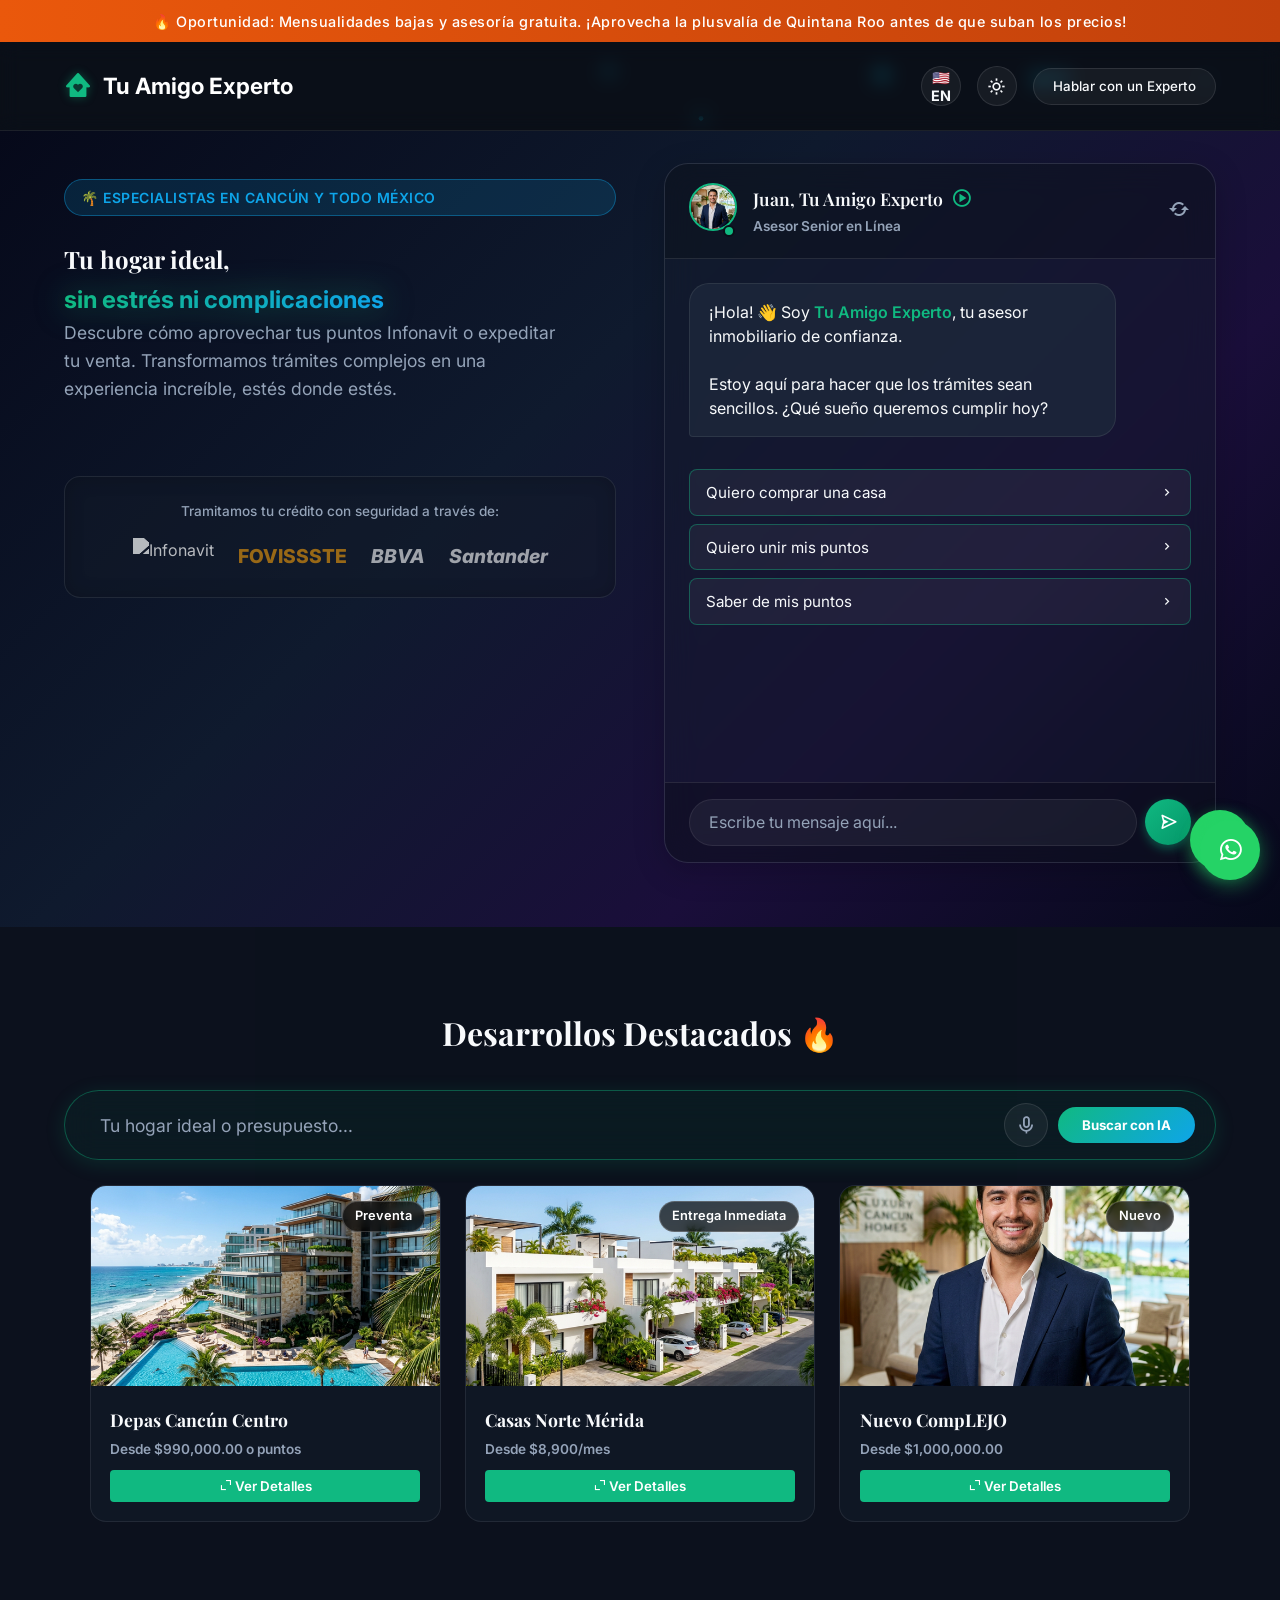
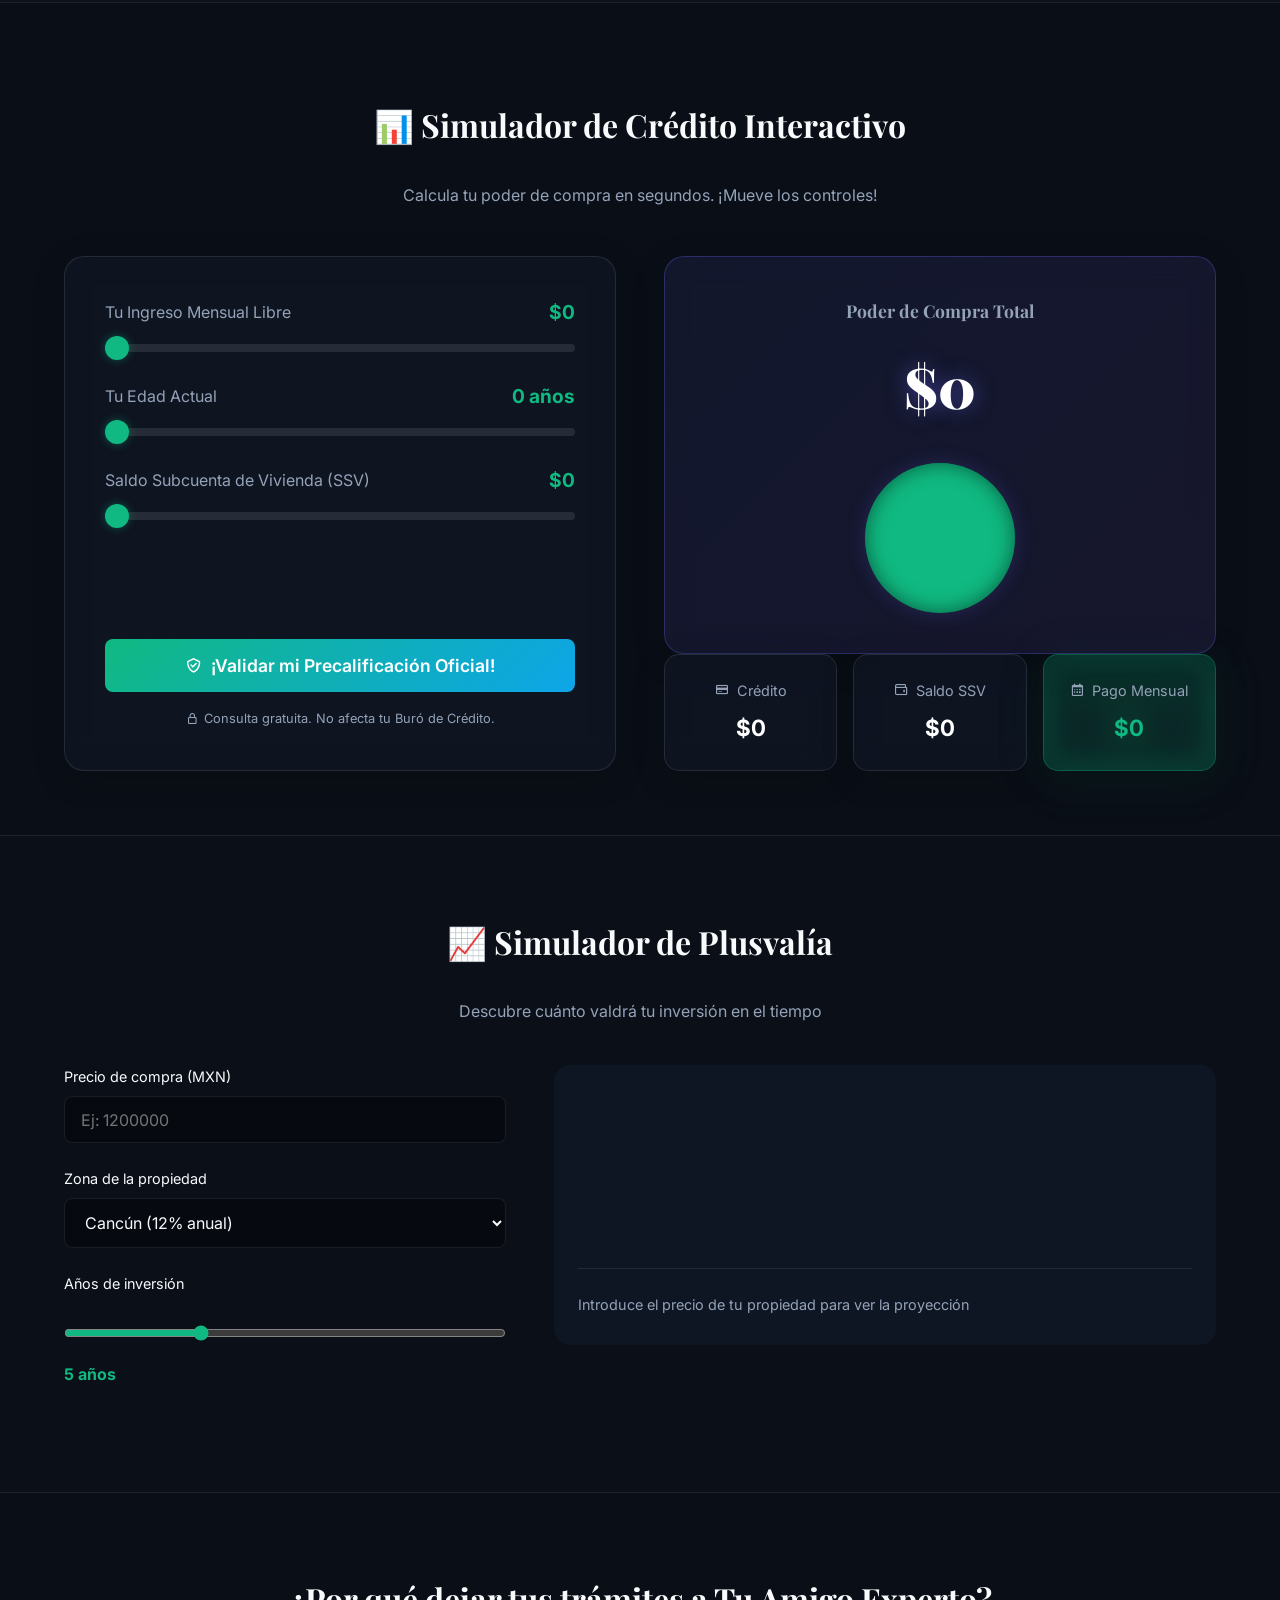
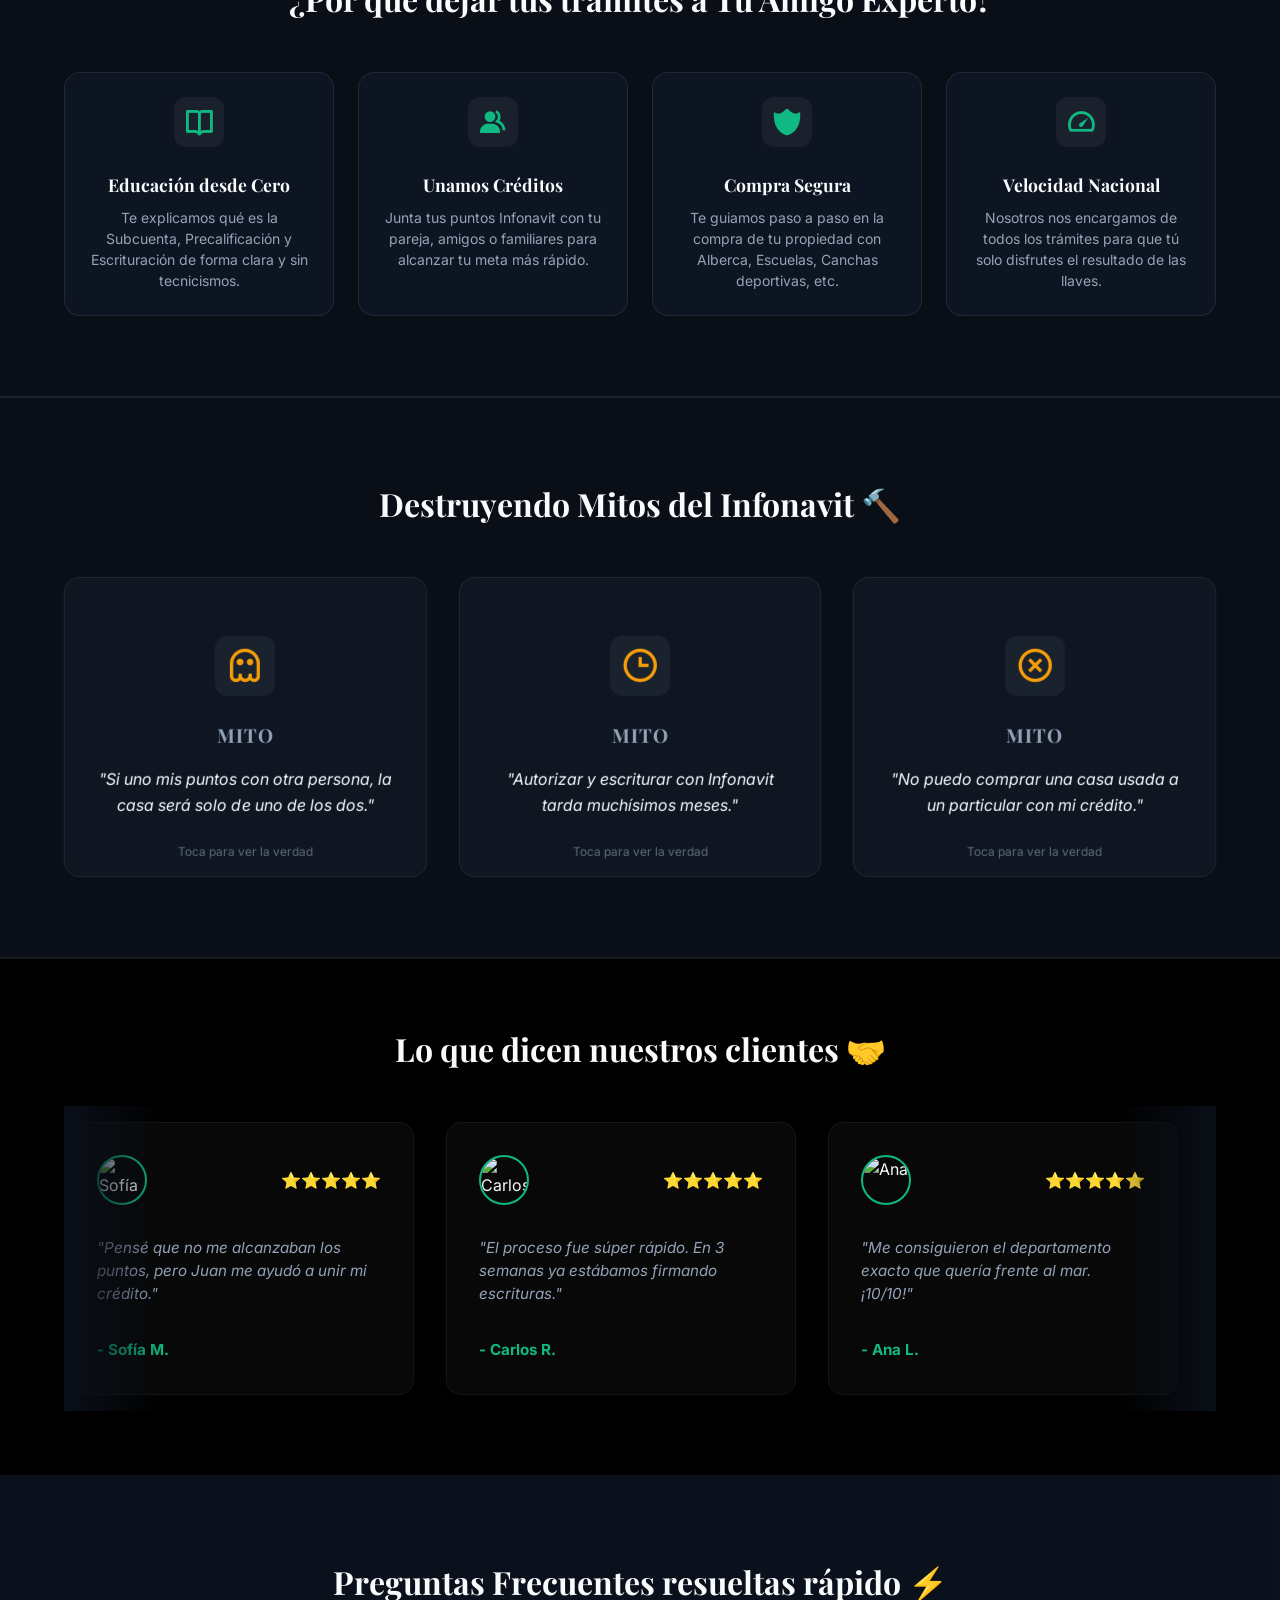
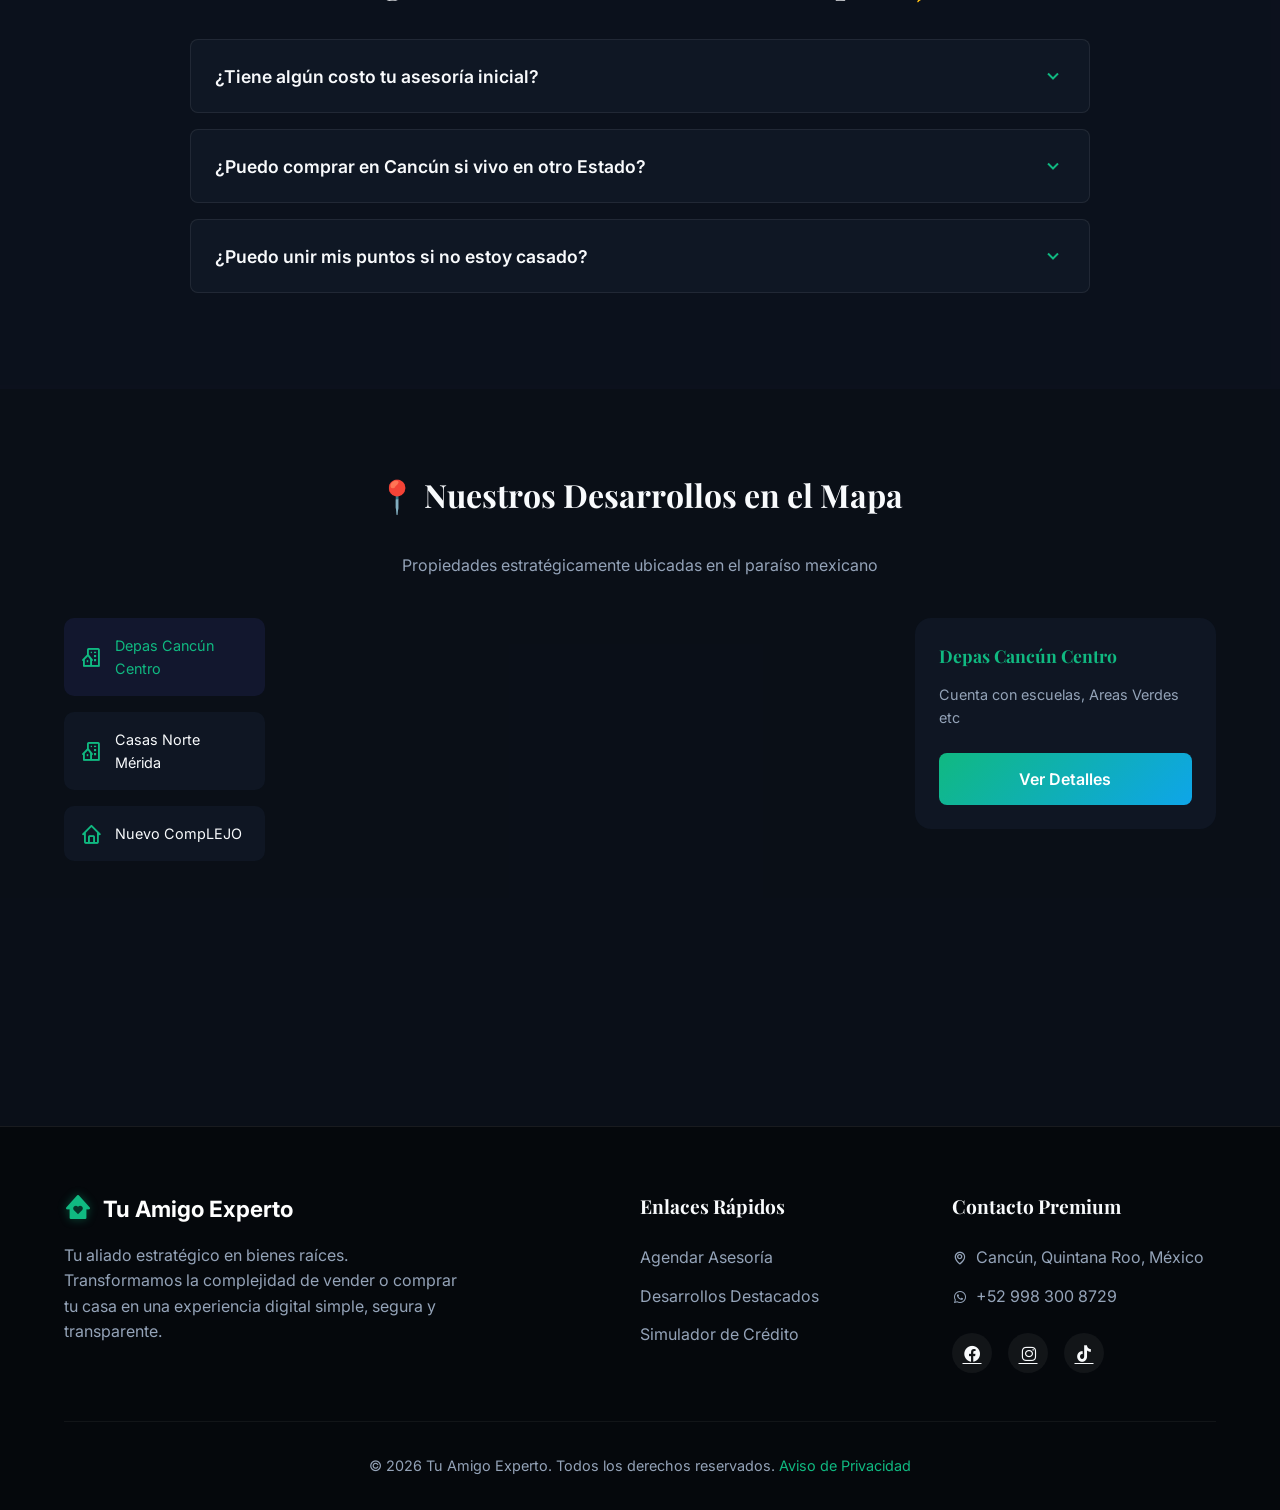
==== commit 880edfd4: "Add files via upload" ====
--- a/index.html
+++ b/index.html
@@ -7,7 +7,7 @@
     <meta http-equiv="Pragma" content="no-cache">
     <meta http-equiv="Expires" content="0">
     <meta name="viewport" content="width=device-width, initial-scale=1.0, maximum-scale=5.0">
-    <title>Tu Amigo Experto - Asesoría Inmobiliaria en Cancún y México</title>
+    <title>Tu Amigo Experto - V9.9</title>
 
     <!-- PWA / App Integrations -->
     <link rel="manifest" href="manifest.json">
@@ -36,10 +36,7 @@
     <link rel="stylesheet" href="https://unpkg.com/leaflet@1.9.4/dist/leaflet.css" />
 
     <!-- Custom CSS -->
-    <link rel="stylesheet" href="assets/css/style.css?v=4.8">
-
-    <!-- Model Viewer for 3D Objects -->
-    <script type="module" src="https://ajax.googleapis.com/ajax/libs/model-viewer/4.0.0/model-viewer.min.js"></script>
+    <link rel="stylesheet" href="assets/css/style.css?v=9.9">
 
     <!-- Phase 9: Microsoft Clarity Heatmap Tracking -->
     <script type="text/javascript">
@@ -245,17 +242,7 @@
             border: 1px solid rgba(99, 102, 241, 0.5);
         }
 
-        .property-filters-advanced {
-            background: rgba(255, 255, 255, 0.03);
-            border: 1px solid rgba(255, 255, 255, 0.1);
-            border-radius: 15px;
-            padding: 20px;
-            margin-bottom: 30px;
-            display: grid;
-            grid-template-columns: repeat(auto-fit, minmax(180px, 1fr));
-            gap: 15px;
-            align-items: end;
-        }
+
 
         .filter-group {
             display: flex;
@@ -417,138 +404,7 @@
     </style>
 
 
-    <!-- MODAL FUNCTIONS: Inline script - NO EXTERNAL DEPENDENCIES -->
-    <script>
-        // Property data with full image galleries (5 photos each)
-        var CARDS = {
-            1: {
-                title: 'Depas Canc\u00fan Centro', badge: 'Preventa', price: 'Desde $11,500/mes o puntos',
-                beds: '2', baths: '2', amenity: 'Rooftop + Gym',
-                desc: 'Exclusivos departamentos en el coraz\u00f3n de Canc\u00fan. Seguridad 24/7 y acabados de lujo.',
-                img: 'assets/img/img_cancun.png',
-                images: [
-                    'assets/img/img_cancun.png',
-                    'https://images.unsplash.com/photo-1586105251261-72a756497a11?auto=format&fit=crop&q=80&w=800',
-                    'https://images.unsplash.com/photo-1560448204-e02f11c3d0e2?auto=format&fit=crop&q=80&w=800',
-                    'https://images.unsplash.com/photo-1584622650111-993a426fbf0a?auto=format&fit=crop&q=80&w=800',
-                    'https://images.unsplash.com/photo-1556911220-e15b29be8c8f?auto=format&fit=crop&q=80&w=800'
-                ]
-            },
-            2: {
-                title: 'Casas Norte M\u00e9rida', badge: 'Entrega Inmediata', price: 'Desde $8,900/mes',
-                beds: '3', baths: '2.5', amenity: 'Parques y Seguridad',
-                desc: 'Ubicadas en la zona de mayor plusval\u00eda de M\u00e9xico. Amplios espacios y jardines frontales.',
-                img: 'assets/img/img_merida.png',
-                images: [
-                    'assets/img/img_merida.png',
-                    'https://images.unsplash.com/photo-1616046229478-9901c5536a45?auto=format&fit=crop&q=80&w=800',
-                    'https://images.unsplash.com/photo-1513694203232-719a280e022f?auto=format&fit=crop&q=80&w=800',
-                    'https://images.unsplash.com/photo-1552321554-5fefe8c9ef14?auto=format&fit=crop&q=80&w=800',
-                    'https://images.unsplash.com/photo-1600566753086-00f18fb6b3ea?auto=format&fit=crop&q=80&w=800'
-                ]
-            },
-            3: {
-                title: 'Villas Tulum', badge: 'Alta Plusval\u00eda', price: 'Excelente ROI GARANTIZADO',
-                beds: '4', baths: '4', amenity: 'Alberca Privada, Selva',
-                desc: 'Propiedades de ultra-lujo en la selva de Tulum. Administraci\u00f3n hotelera incluida.',
-                img: 'assets/img/img_tulum.png',
-                images: [
-                    'assets/img/img_tulum.png',
-                    'https://images.unsplash.com/photo-1520250497591-112f2f40a3f4?auto=format&fit=crop&q=80&w=800',
-                    'https://images.unsplash.com/photo-1540541338537-1220205ac293?auto=format&fit=crop&q=80&w=800',
-                    'https://images.unsplash.com/photo-1571896349842-33c89424de2d?auto=format&fit=crop&q=80&w=800',
-                    'https://images.unsplash.com/photo-1606402179428-a57976d71fa4?auto=format&fit=crop&q=80&w=800'
-                ]
-            },
-            4: {
-                title: 'Residencial Aqua', badge: 'Infonavit Total', price: 'Desde $9,500/mes o puntos',
-                beds: '2', baths: '1', amenity: 'Alberca Com\u00fan',
-                desc: 'A 15 minutos en auto de la playa. Enorme alberca central y palapas.',
-                img: 'https://images.unsplash.com/photo-1582268611958-ebfd161ef9cf?auto=format&fit=crop&w=800',
-                images: [
-                    'https://images.unsplash.com/photo-1582268611958-ebfd161ef9cf?auto=format&fit=crop&w=800',
-                    'https://images.unsplash.com/photo-1560185007-cde436f6a4d0?auto=format&fit=crop&q=80&w=800',
-                    'https://images.unsplash.com/photo-1540518614846-7eded433c457?auto=format&fit=crop&q=80&w=800',
-                    'https://images.unsplash.com/photo-1507652313519-d4e9174996dd?auto=format&fit=crop&q=80&w=800',
-                    'https://images.unsplash.com/photo-1575517111839-3a3843ee7f5d?auto=format&fit=crop&q=80&w=800'
-                ]
-            },
-            5: {
-                title: 'Oceana Depas', badge: 'Riviera Maya', price: 'Desde $12,000/mes',
-                beds: '1', baths: '1', amenity: 'Frente al Mar',
-                desc: 'El sue\u00f1o caribe\u00f1o. Estudios y depas a pasos de la arena. Altos rendimientos en renta vacacional.',
-                img: 'https://images.unsplash.com/photo-1545324418-cc1a3fa10c00?auto=format&fit=crop&w=800',
-                images: [
-                    'https://images.unsplash.com/photo-1545324418-cc1a3fa10c00?auto=format&fit=crop&w=800',
-                    'https://images.unsplash.com/photo-1578683010236-d716f9a3f461?auto=format&fit=crop&q=80&w=800',
-                    'https://images.unsplash.com/photo-1631049307264-da0ec9d70304?auto=format&fit=crop&q=80&w=800',
-                    'https://images.unsplash.com/photo-1552321554-5fefe8c9ef14?auto=format&fit=crop&q=80&w=800',
-                    'https://images.unsplash.com/photo-1484154218962-a197022b5858?auto=format&fit=crop&q=80&w=800'
-                ]
-            }
-        };
-
-        function showCard(n) {
-            var d = CARDS[n];
-            if (!d) return;
-            showPropertyModal(d);
-        }
-
-        function showPropertyModal(d) {
-            var modal = document.getElementById('propertyModal');
-            if (!modal) return;
-
-            // Set main image
-            var imgEl = document.getElementById('pmMainImg');
-            var imgs = d.images || [d.img];
-            if (imgEl) { imgEl.src = imgs[0]; imgEl.alt = d.title; imgEl.style.opacity = '1'; }
-
-            // Populate thumbnails
-            var tb = document.getElementById('pmThumbnails');
-            if (tb) {
-                tb.innerHTML = '';
-                var labels = ['Exterior', 'Sala', 'Rec\u00e1mara', 'Ba\u00f1o', 'Cocina'];
-                imgs.forEach(function (url, i) {
-                    var wrap = document.createElement('div');
-                    wrap.style.cssText = 'display:flex;flex-direction:column;align-items:center;gap:4px;cursor:pointer;flex-shrink:0;';
-                    var img = document.createElement('img');
-                    img.src = url;
-                    img.style.cssText = 'height:65px;width:90px;object-fit:cover;border-radius:8px;transition:all 0.25s;border:' + (i === 0 ? '2px solid #6366f1;box-shadow:0 0 10px rgba(99,102,241,0.4)' : '2px solid rgba(255,255,255,0.1)') + ';';
-                    var lbl = document.createElement('span');
-                    lbl.textContent = labels[i] || ('Foto ' + (i + 1));
-                    lbl.style.cssText = 'font-size:0.65rem;text-transform:uppercase;letter-spacing:0.5px;color:' + (i === 0 ? '#6366f1' : 'rgba(255,255,255,0.4)') + ';transition:color 0.25s;';
-                    wrap.appendChild(img); wrap.appendChild(lbl);
-                    wrap.onclick = function () {
-                        if (imgEl) { imgEl.style.opacity = '0'; setTimeout(function () { imgEl.src = url; imgEl.style.opacity = '1'; }, 180); }
-                        Array.from(tb.children).forEach(function (w) {
-                            var wi = w.querySelector('img'), ws = w.querySelector('span');
-                            if (wi) { wi.style.border = '2px solid rgba(255,255,255,0.1)'; wi.style.boxShadow = 'none'; }
-                            if (ws) ws.style.color = 'rgba(255,255,255,0.4)';
-                        });
-                        img.style.border = '2px solid #6366f1'; img.style.boxShadow = '0 0 10px rgba(99,102,241,0.4)';
-                        lbl.style.color = '#6366f1';
-                    };
-                    tb.appendChild(wrap);
-                });
-            }
-
-            // Text fields
-            var map = { pmBadge: d.badge, pmTitle: d.title, pmPrice: d.price, pmBeds: d.beds, pmBaths: d.baths, pmAmenity: d.amenity, pmDesc: d.desc };
-            for (var k in map) { var el = document.getElementById(k); if (el) el.textContent = map[k] || ''; }
-
-            modal.classList.add('active');
-            document.body.style.overflow = 'hidden';
-            modal.onclick = function (e) { if (e.target === modal) closePropertyModal(); };
-        }
-
-        function closePropertyModal() {
-            var modal = document.getElementById('propertyModal');
-            if (modal) {
-                modal.classList.remove('active');
-                document.body.style.overflow = '';
-            }
-        }
-    </script>
+
 </head>
 
 
@@ -660,7 +516,7 @@
                 <div class="ai-matchmaker">
                     <div class="ai-matchmaker-inner glass-panel">
                         <i class='bx bx-sparkles ai-icon'></i>
-                        <input type="text" id="aiSearchInput" placeholder="Describe tu hogar ideal o presupuesto..."
+                        <input type="text" id="aiSearchInput" placeholder="Tu hogar ideal o presupuesto..."
                             autocomplete="off">
                         <button id="aiVoiceBtn" class="ai-voice-btn" onclick="startVoiceRecognition()"
                             title="Buscar con voz">
@@ -674,46 +530,48 @@
                     <div id="aiSearchFeedback" class="ai-feedback hidden"></div>
                 </div>
 
-                <div class="property-filters-advanced hidden" style="display: none;" data-aos="fade-up"
-                    data-aos-delay="100">
-                    <div class="filter-group">
-                        <label>📍 Ubicación</label>
-                        <select id="filterLocation">
-                            <option value="all">Todas las ciudades</option>
-                            <option value="cancun">Cancún</option>
-                            <option value="merida">Mérida</option>
-                            <option value="tulum">Tulum</option>
-                            <option value="playa">Playa del Carmen</option>
-                        </select>
-                    </div>
-                    <div class="filter-group">
-                        <label>🏠 Recámaras</label>
-                        <select id="filterBeds">
-                            <option value="0">Cualquier número</option>
-                            <option value="1">1+ Recámara</option>
-                            <option value="2">2+ Recámaras</option>
-                            <option value="3">3+ Recámaras</option>
-                            <option value="4">4+ Recámaras</option>
-                        </select>
-                    </div>
-                    <div class="filter-group">
-                        <label>💰 Presupuesto</label>
-                        <select id="filterPrice">
-                            <option value="all">Cualquiera</option>
-                            <option value="low">Bajo $1M</option>
-                            <option value="mid">$1M - $2M</option>
-                            <option value="high">Más de $2M</option>
-                        </select>
-                    </div>
-                    <div class="filter-group">
-                        <label>🔑 Entrega</label>
-                        <select id="filterDelivery">
-                            <option value="all">Ver todas</option>
-                            <option value="Preventa">Preventa</option>
-                            <option value="Entrega Inmediata">Entrega Inmediata</option>
-                        </select>
-                    </div>
-                </div>
+                <!-- Manual Filters (Hidden by Default) -->
+                <template id="manualFiltersTemplate">
+                    <div class="property-filters-advanced">
+                        <div class="filter-group">
+                            <label>📍 Ubicación</label>
+                            <select id="filterLocation">
+                                <option value="all">Todas las ciudades</option>
+                                <option value="cancun">Cancún</option>
+                                <option value="merida">Mérida</option>
+                                <option value="tulum">Tulum</option>
+                                <option value="playa">Playa del Carmen</option>
+                            </select>
+                        </div>
+                        <div class="filter-group">
+                            <label>🏠 Recámaras</label>
+                            <select id="filterBeds">
+                                <option value="0">Cualquier número</option>
+                                <option value="1">1+ Recámara</option>
+                                <option value="2">2+ Recámaras</option>
+                                <option value="3">3+ Recámaras</option>
+                                <option value="4">4+ Recámaras</option>
+                            </select>
+                        </div>
+                        <div class="filter-group">
+                            <label>💰 Presupuesto</label>
+                            <select id="filterPrice">
+                                <option value="all">Cualquiera</option>
+                                <option value="low">Bajo $1M</option>
+                                <option value="mid">$1M - $2M</option>
+                                <option value="high">Lujo +$2M</option>
+                            </select>
+                        </div>
+                        <div class="filter-group">
+                            <label>� Entrega</label>
+                            <select id="filterDelivery">
+                                <option value="all">Cualquier fecha</option>
+                                <option value="Preventa">Preventa</option>
+                                <option value="Entrega Inmediata">Entrega Inmediata</option>
+                            </select>
+                        </div>
+                    </div>
+                </template>
 
                 <div class="property-carousel">
                     <div class="property-cards centered-cards" id="propertyGrid">
@@ -1386,8 +1244,8 @@
     </div>
 
     <!-- Scripts -->
-    <script src="config/config.js?v=5.0"></script>
-    <script src="assets/js/script.js?v=5.0"></script>
+    <script src="config/config.js?v=9.9"></script>
+    <script src="assets/js/script.js?v=9.9"></script>
     <!-- Confetti Library -->
     <script src="https://cdn.jsdelivr.net/npm/canvas-confetti@1.6.0/dist/confetti.browser.min.js"></script>
     <script>
--- a/assets/css/style.css
+++ b/assets/css/style.css
@@ -3265,6 +3265,22 @@
     scroll-behavior: smooth;
 }
 
+.property-filters-advanced {
+    background: rgba(255, 255, 255, 0.03);
+    border: 1px solid rgba(255, 255, 255, 0.1);
+    border-radius: 15px;
+    padding: 20px;
+    margin-bottom: 30px;
+    display: grid;
+    grid-template-columns: repeat(auto-fit, minmax(180px, 1fr));
+    gap: 15px;
+    align-items: end;
+}
+
+.hidden {
+    display: none !important;
+}
+
 .prop-card {
     transition: transform 0.4s cubic-bezier(0.175, 0.885, 0.32, 1.275), box-shadow 0.4s ease, border-color 0.4s ease;
 }
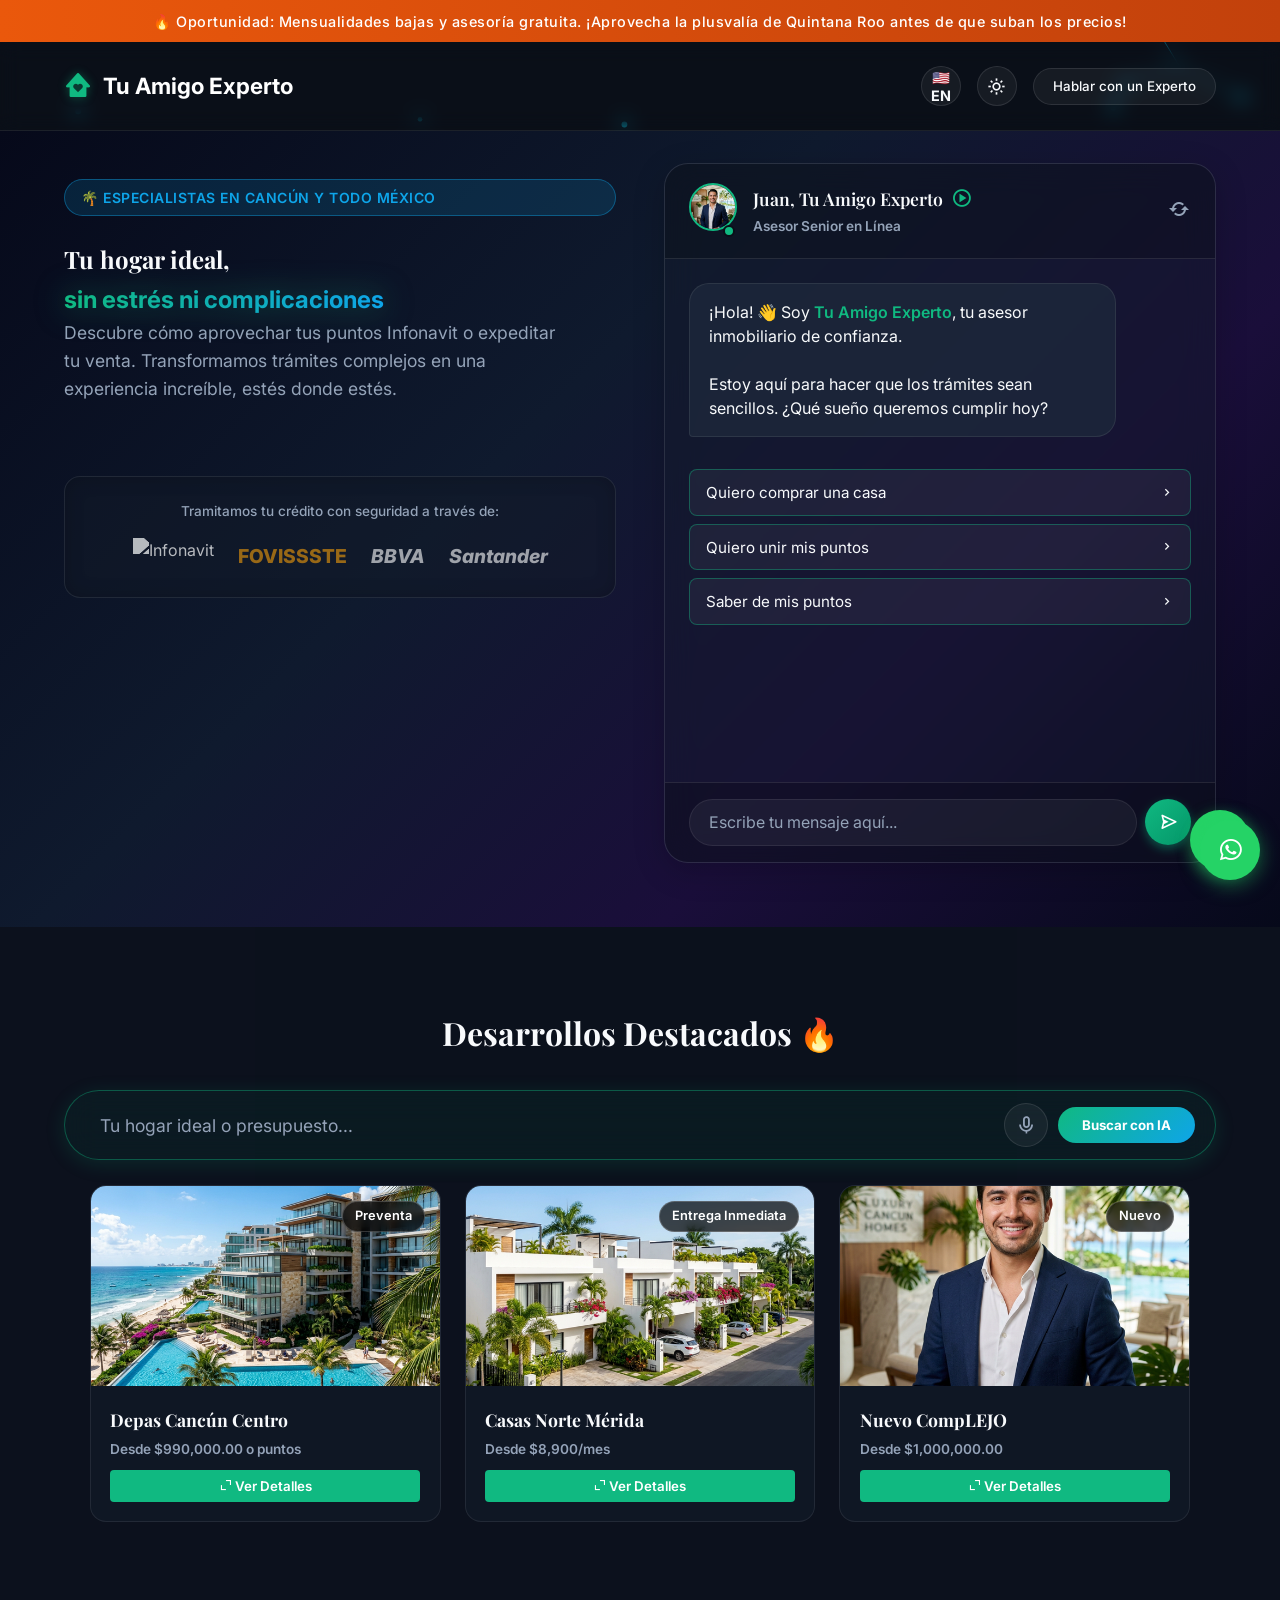
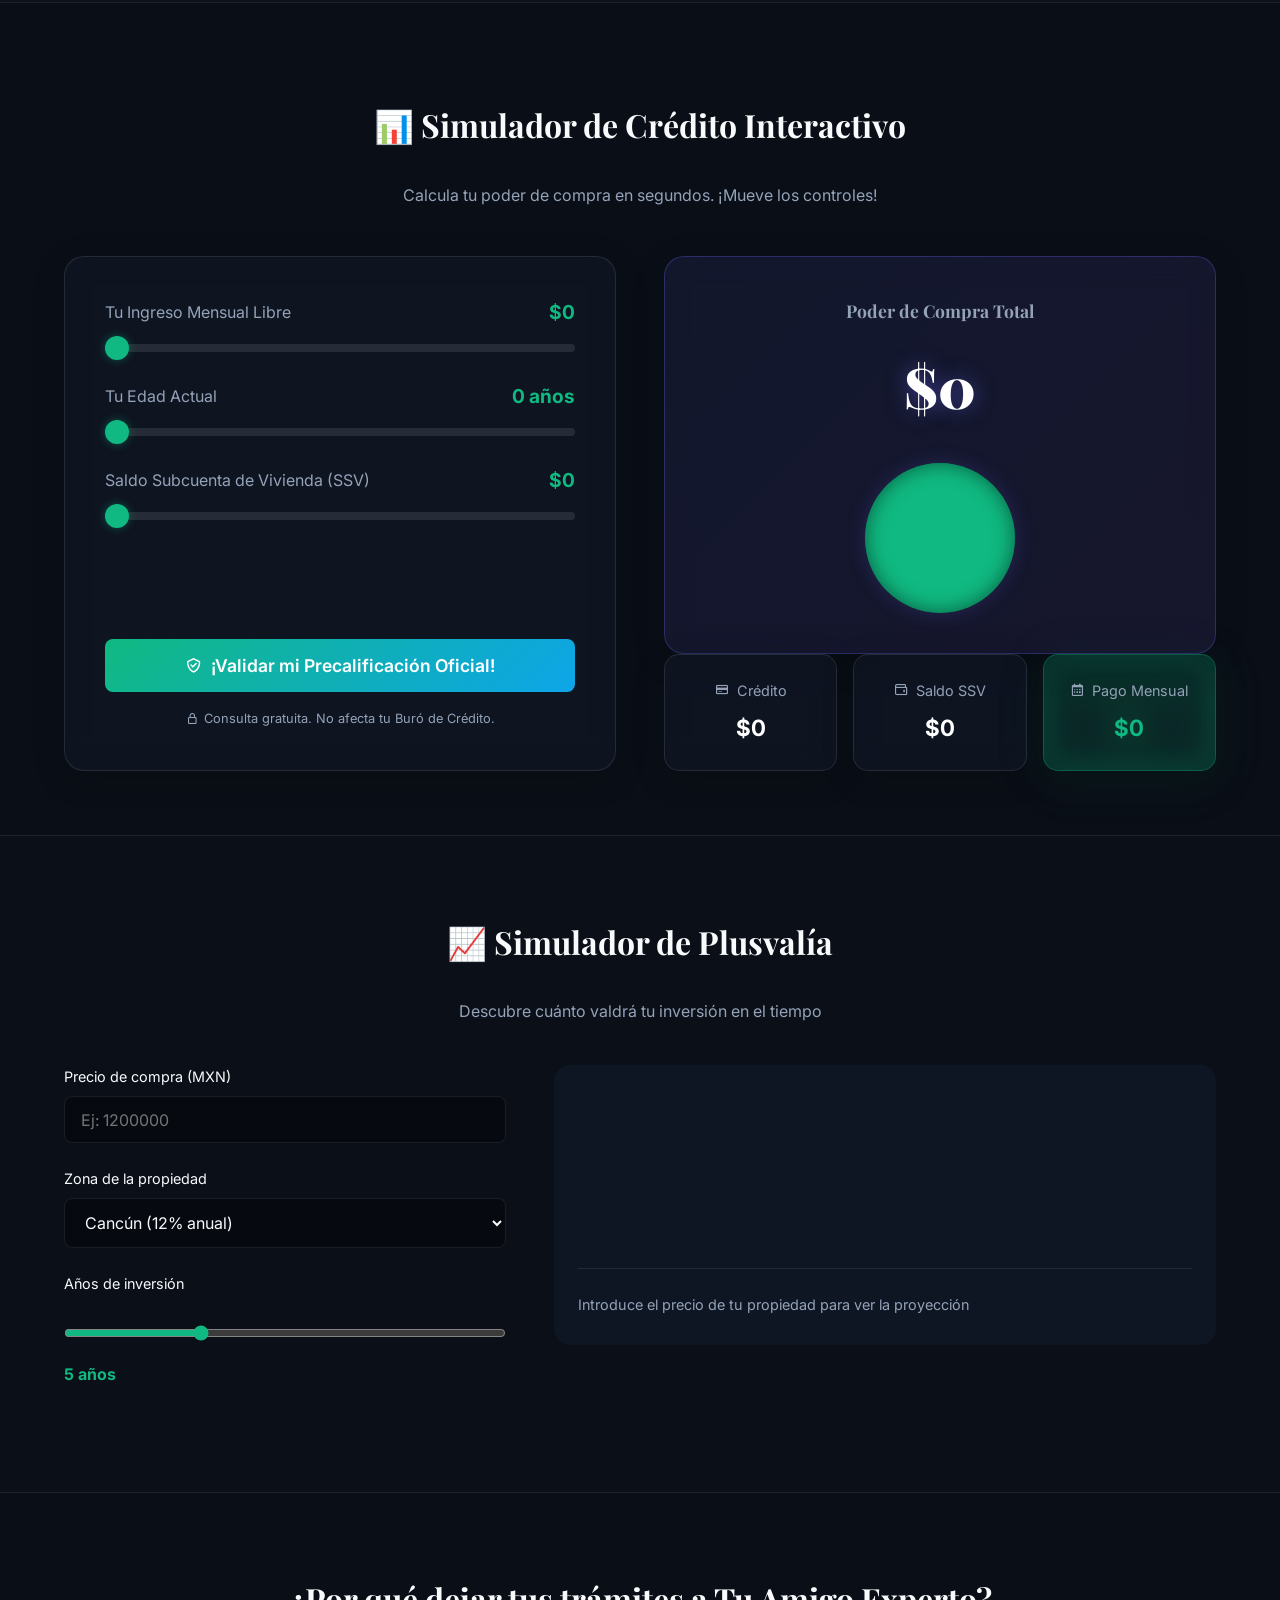
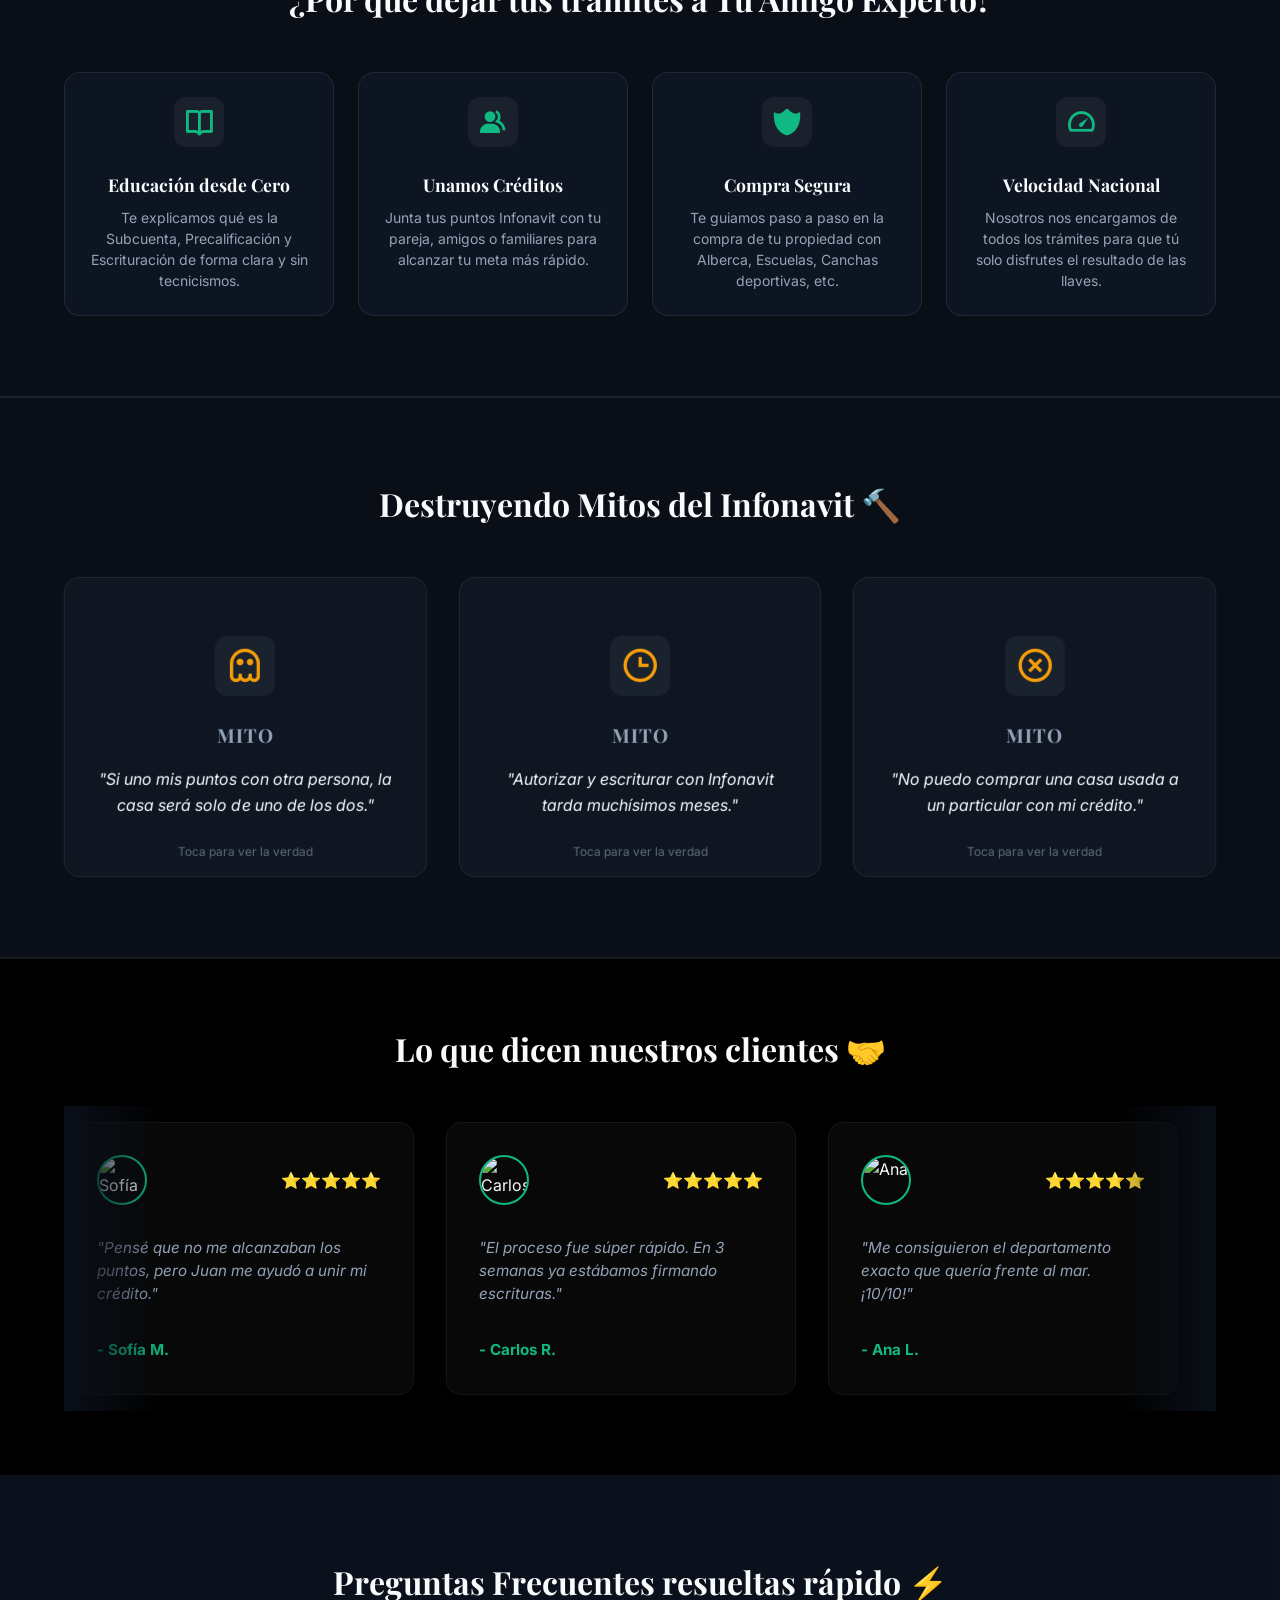
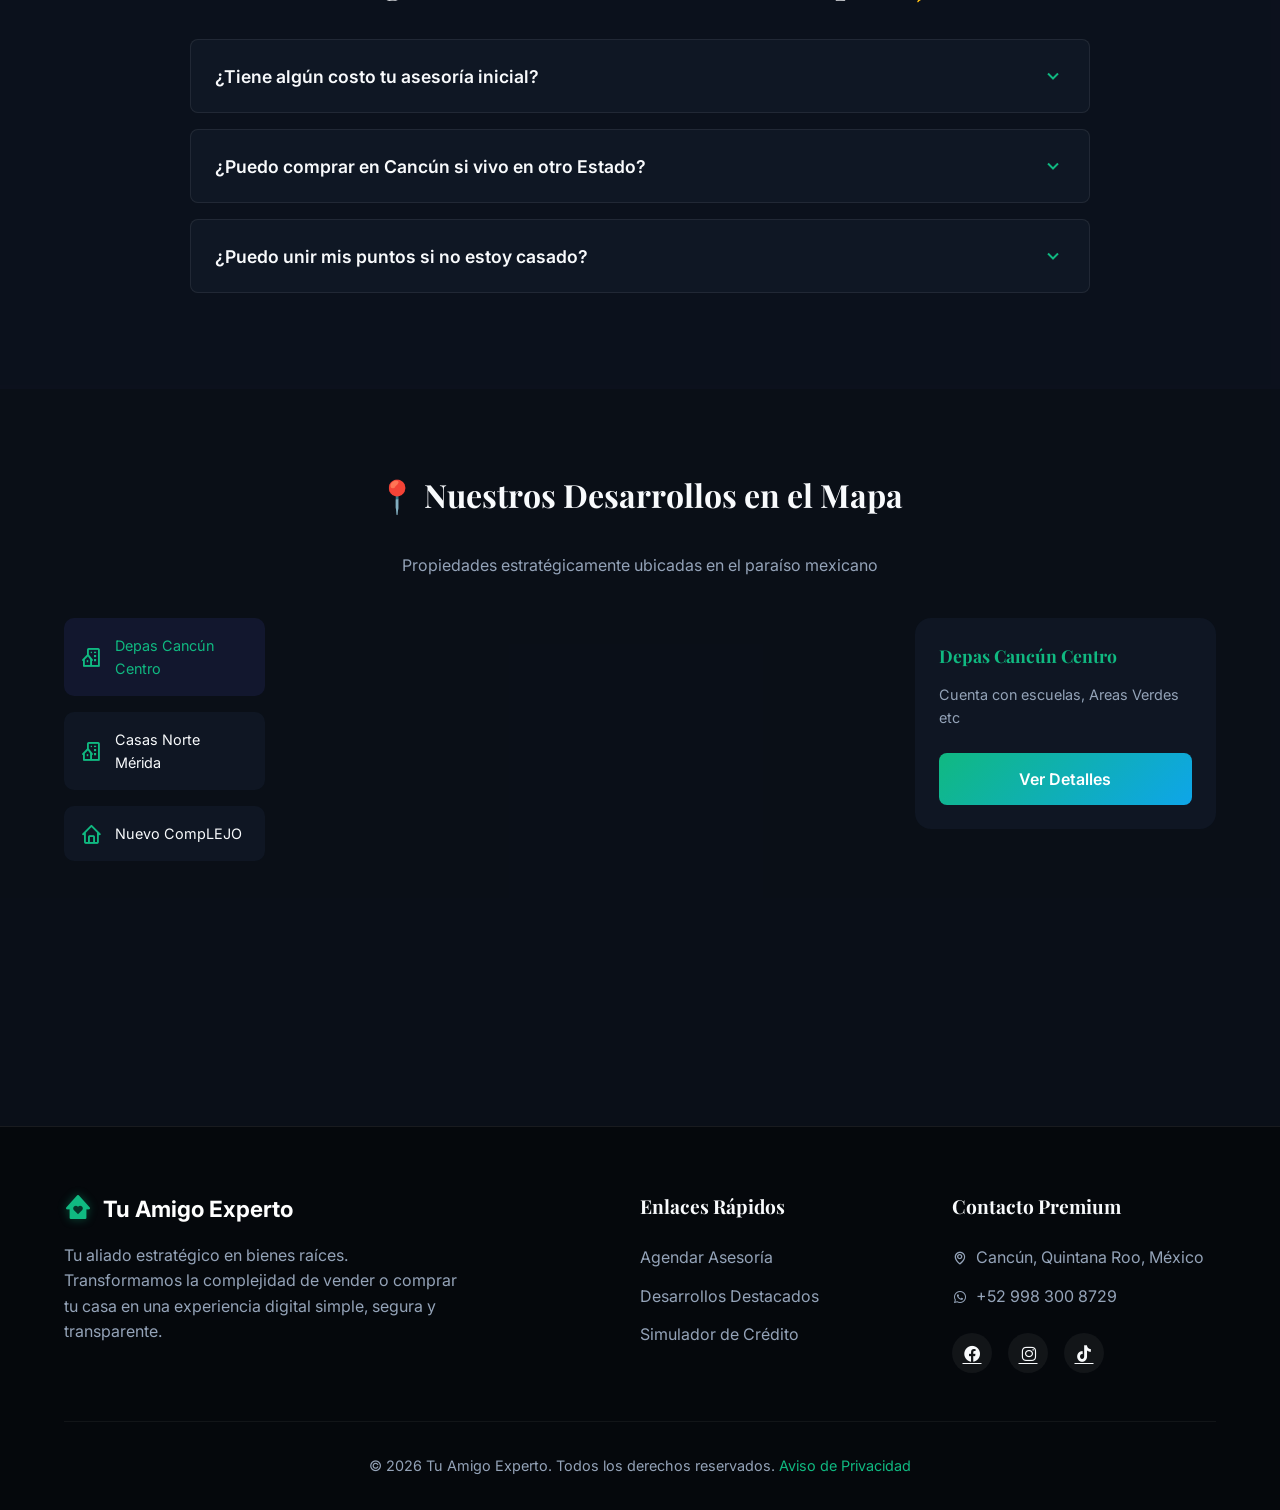
==== commit 8b95f2e0: "Add files via upload" ====
--- a/index.html
+++ b/index.html
@@ -1056,36 +1056,39 @@
             <div class="prop-modal-grid">
                 <!-- Gallery: main image + thumbnails + map -->
                 <div class="prop-gallery">
-                    <img id="pmMainImg" src="" alt="Propiedad">
+                    <div class="prop-viewer-stage">
+                        <!-- All view modes share the same stage -->
+                        <img id="pmMainImg" class="active" src="" alt="Propiedad">
+
+                        <div id="threed-container">
+                            <model-viewer id="pmModelViewer" src="" ar ar-modes="webxr scene-viewer quick-look"
+                                camera-controls shadow-intensity="1" auto-rotate>
+                                <div slot="poster" class="model-loading-screen">
+                                    <div class="model-spinner"></div>
+                                    <span>Cargando Mundo 3D...</span>
+                                </div>
+                                <button slot="ar-button" class="ar-view-btn">
+                                    <i class='bx bx-cube-alt'></i> Ver en mi espacio (AR)
+                                </button>
+                            </model-viewer>
+                        </div>
+
+                        <!-- Cinematic / Inmersive Photo Container (Fallback) -->
+                        <div id="cinematic-container" class="cinematic-container">
+                            <img id="cinematicImg" class="cinematic-img" src="" alt="Cinematic View">
+                            <div class="cinematic-overlay">
+                                <span class="cinematic-badge">🎬 Vista Inmersiva HD</span>
+                            </div>
+                        </div>
+
+                        <div class="pm-map-container" id="pmMapContainer">
+                            <iframe id="pmMapIframe" src="" style="width: 100%; height: 100%; border: 0;"
+                                allowfullscreen loading="lazy"></iframe>
+                        </div>
+                    </div>
+
+                    <!-- Thumbnails bar at the bottom -->
                     <div id="pmThumbnails"></div>
-
-                    <div id="threed-container">
-                        <model-viewer id="pmModelViewer" src="" ar ar-modes="webxr scene-viewer quick-look"
-                            camera-controls shadow-intensity="1" auto-rotate>
-                            <div slot="poster" class="model-loading-screen">
-                                <div class="model-spinner"></div>
-                                <span>Cargando Mundo 3D...</span>
-                            </div>
-                            <button slot="ar-button" class="ar-view-btn">
-                                <i class='bx bx-cube-alt'></i> Ver en mi espacio (AR)
-                            </button>
-                        </model-viewer>
-                    </div>
-
-                    <!-- Cinematic / Inmersive Photo Container (Fallback) -->
-                    <div id="cinematic-container" class="cinematic-container">
-                        <img id="cinematicImg" class="cinematic-img" src="" alt="Cinematic View">
-                        <div class="cinematic-overlay">
-                            <span class="cinematic-badge">🎬 Vista Inmersiva HD</span>
-                        </div>
-                    </div>
-
-                    <div class="pm-map-container" id="pmMapContainer"
-                        style="display: none; width: 100%; flex-grow: 1; padding: 15px; box-sizing: border-box; background: #000;">
-                        <iframe id="pmMapIframe" src=""
-                            style="width: 100%; height: 100%; min-height: 250px; border: 0; border-radius: 8px;"
-                            allowfullscreen loading="lazy"></iframe>
-                    </div>
                 </div>
 
                 <!-- Property Info -->
--- a/assets/css/style.css
+++ b/assets/css/style.css
@@ -1680,6 +1680,50 @@
     }
 }
 
+.prop-viewer-stage {
+    position: relative;
+    flex: 1;
+    overflow: hidden;
+    /* Ensure children don't overflow */
+}
+
+.prop-viewer-stage>* {
+    position: absolute;
+    top: 0;
+    left: 0;
+    width: 100%;
+    height: 100%;
+    opacity: 0;
+    pointer-events: none;
+    transition: opacity 0.5s ease;
+}
+
+.prop-viewer-stage>.active {
+    opacity: 1;
+    pointer-events: all;
+}
+
+.threed-container,
+.cinematic-container {
+    /* height removed as it will inherit from .prop-viewer-stage */
+    width: 100%;
+    display: flex;
+    justify-content: center;
+    align-items: center;
+}
+
+.gallery-container {
+    display: grid;
+    grid-template-columns: repeat(auto-fit, minmax(150px, 1fr));
+    /* Example for a stable gallery grid */
+    gap: 1rem;
+}
+
+.pm-map-container {
+    background: #000;
+    z-index: 5;
+}
+
 .breakdown-item {
     padding: 1.5rem;
     border-radius: 15px;
@@ -2415,15 +2459,39 @@
     display: flex;
     flex-direction: column;
     border-right: 1px solid var(--border-color);
+    overflow: hidden;
+    /* Evita fugas de hijos absolutos */
+}
+
+/* Nuevo contenedor maestro para visor */
+.prop-viewer-stage {
+    position: relative;
+    flex: 1;
+    /* Toma todo el espacio disponible arriba de los thumbs */
+    min-height: 280px;
+    background: #000;
+}
+
+/* Comportamiento base de todos los visores */
+.prop-viewer-stage>* {
+    position: absolute;
+    top: 0;
+    left: 0;
+    width: 100%;
+    height: 100%;
+    display: none;
+    /* Ocultos por defecto */
+    transition: opacity 0.3s ease;
+}
+
+/* Mostrar solo el que tenga la clase active */
+.prop-viewer-stage>.active {
+    display: block !important;
+    /* !important para sobreescribir estilos inline del JS */
 }
 
 #pmMainImg {
-    width: 100%;
-    height: 280px;
     object-fit: cover;
-    display: block;
-    flex-shrink: 0;
-    transition: opacity 0.2s ease;
 }
 
 #pmThumbnails {
@@ -3114,22 +3182,7 @@
 }
 
 #threed-container {
-    width: 100%;
-    height: 400px;
     background: #000;
-    border-radius: 12px;
-    margin-bottom: 20px;
-    overflow: hidden;
-    position: relative;
-    display: none;
-}
-
-@media (max-width: 768px) {
-
-    #threed-container,
-    .cinematic-container {
-        height: 300px;
-    }
 }
 
 #threed-container.active {
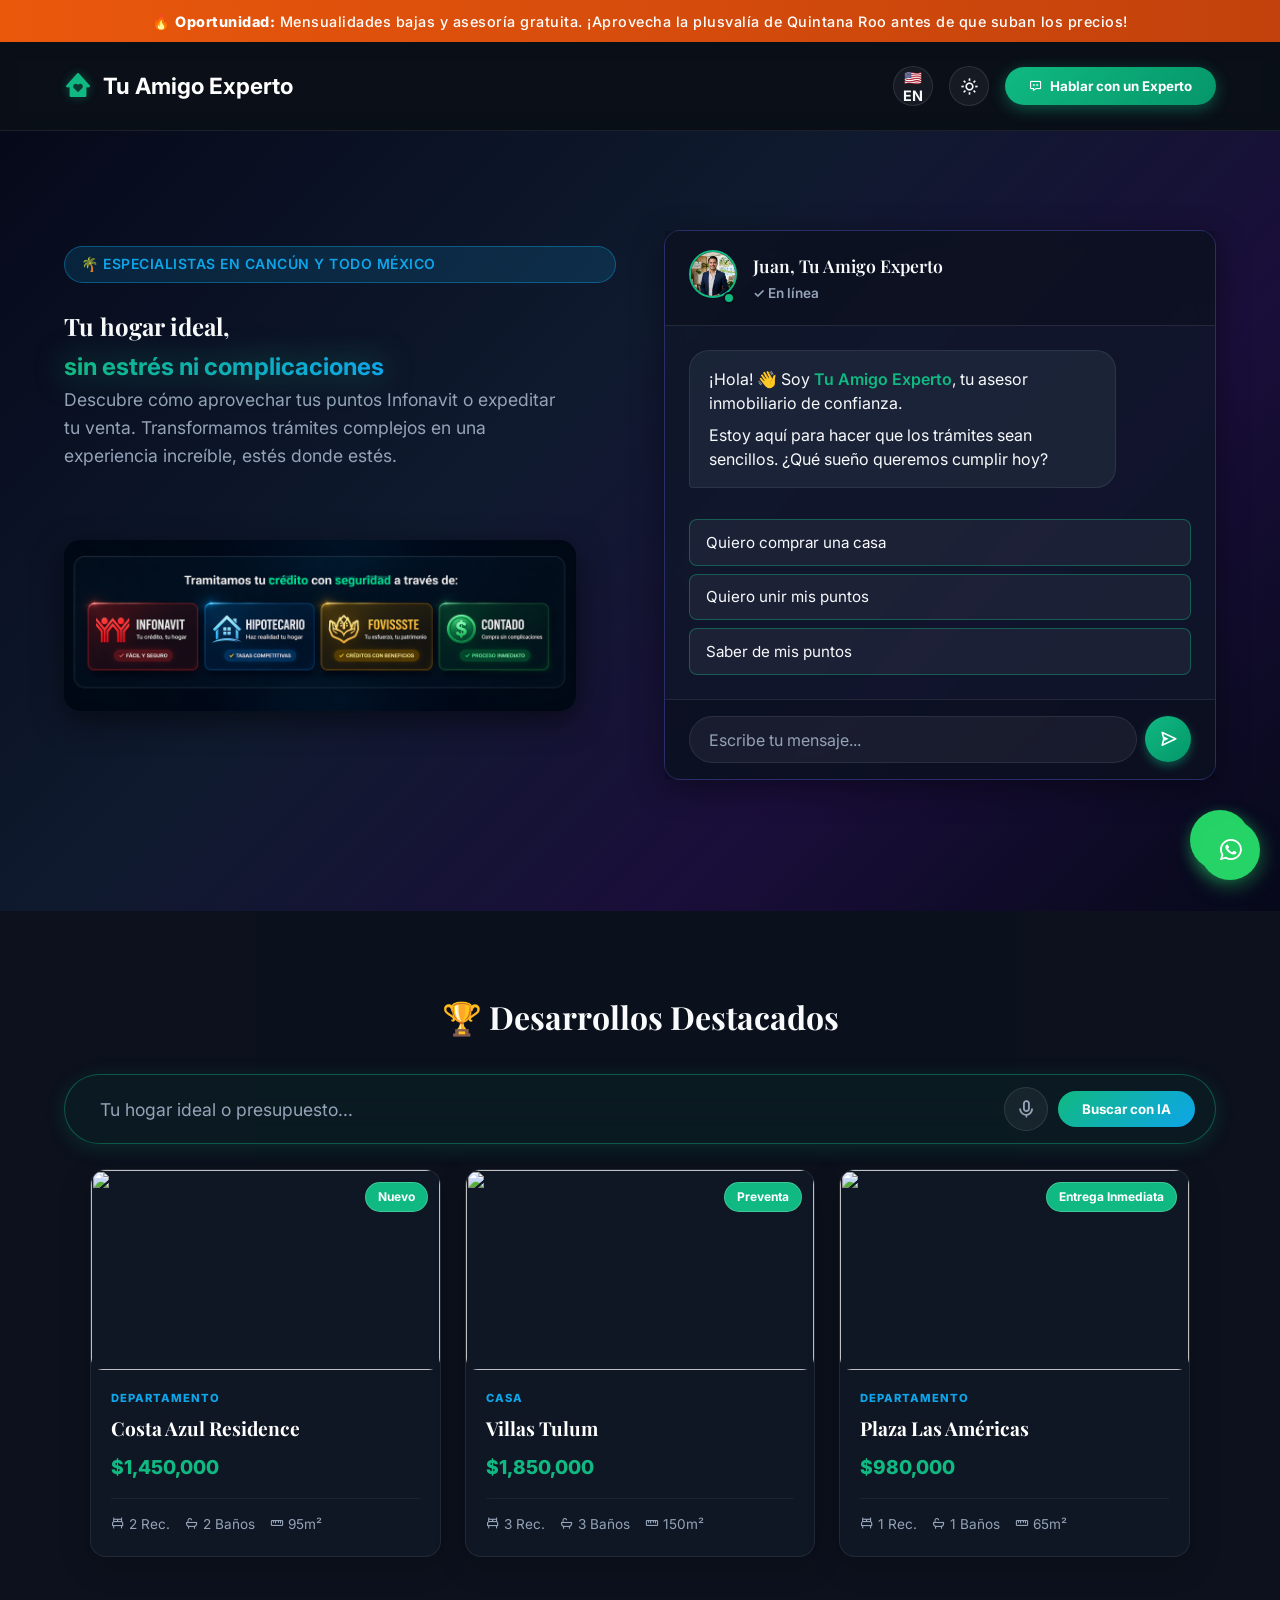
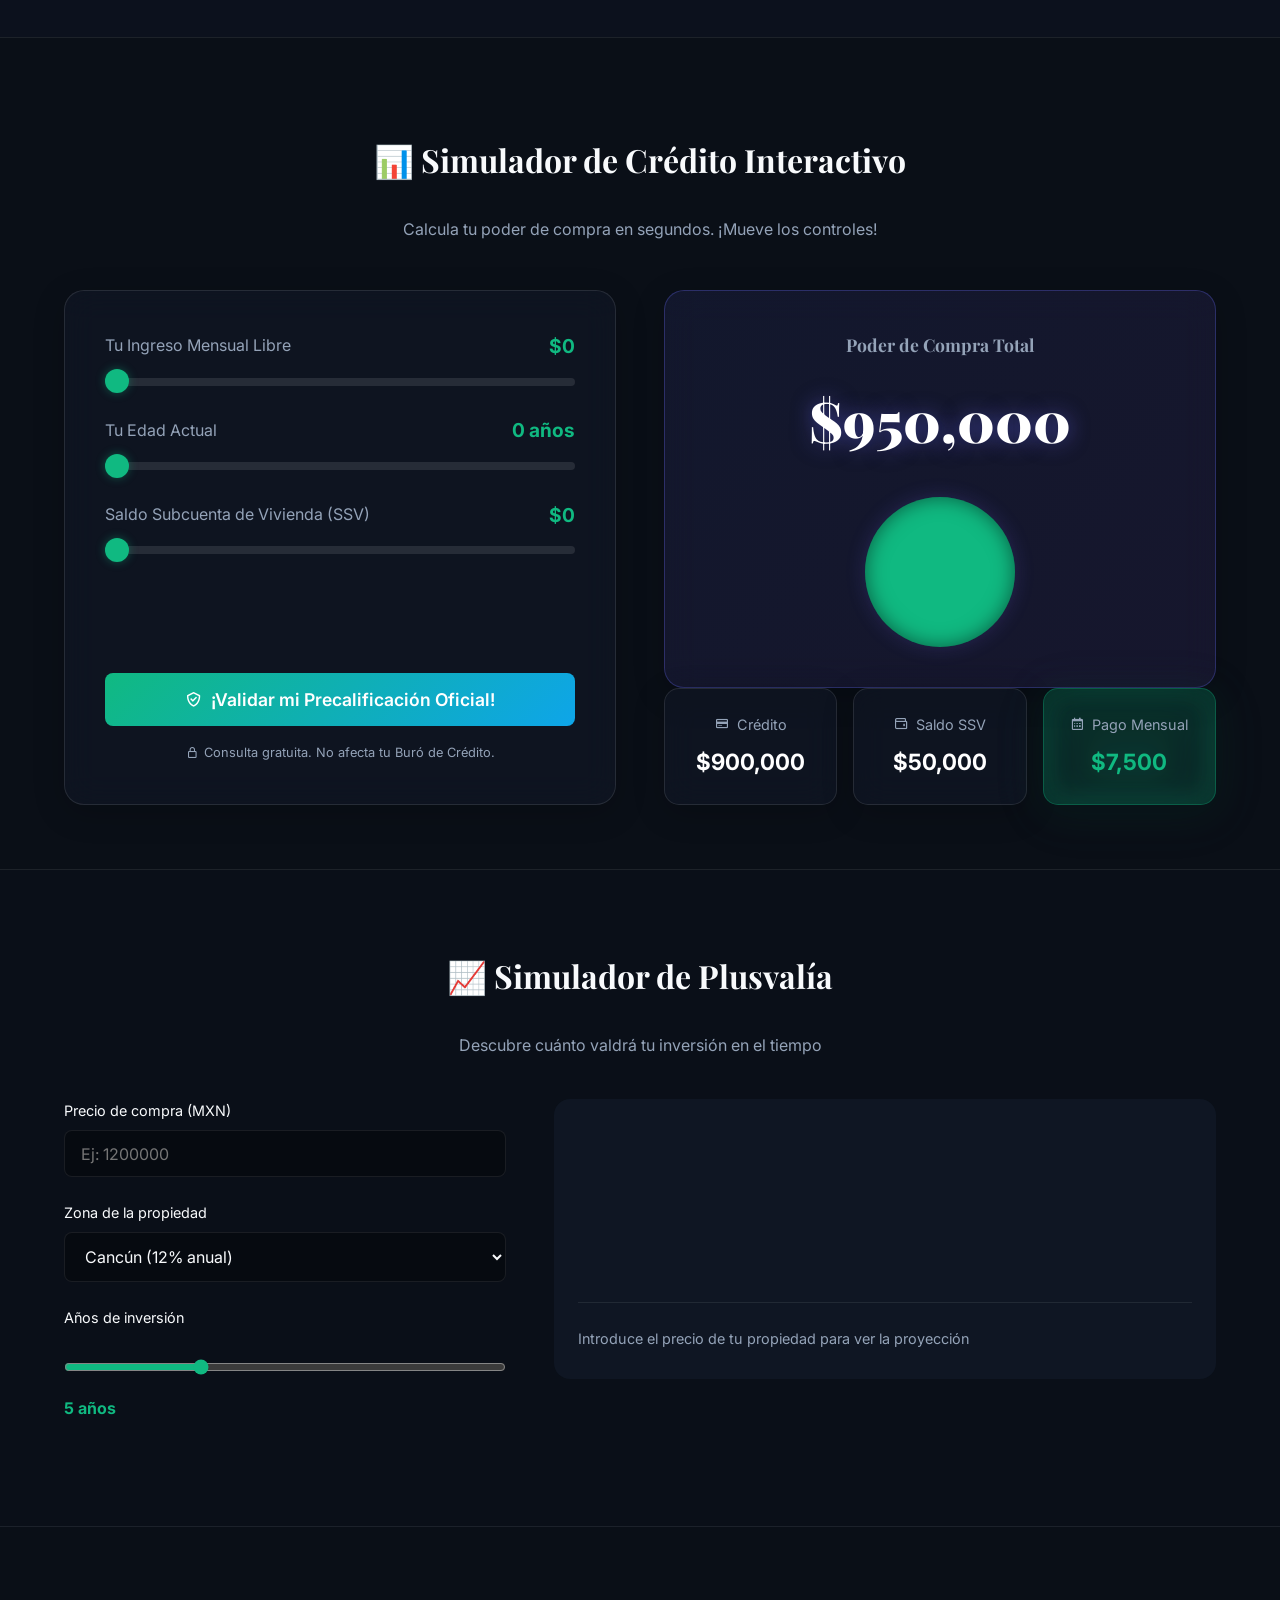
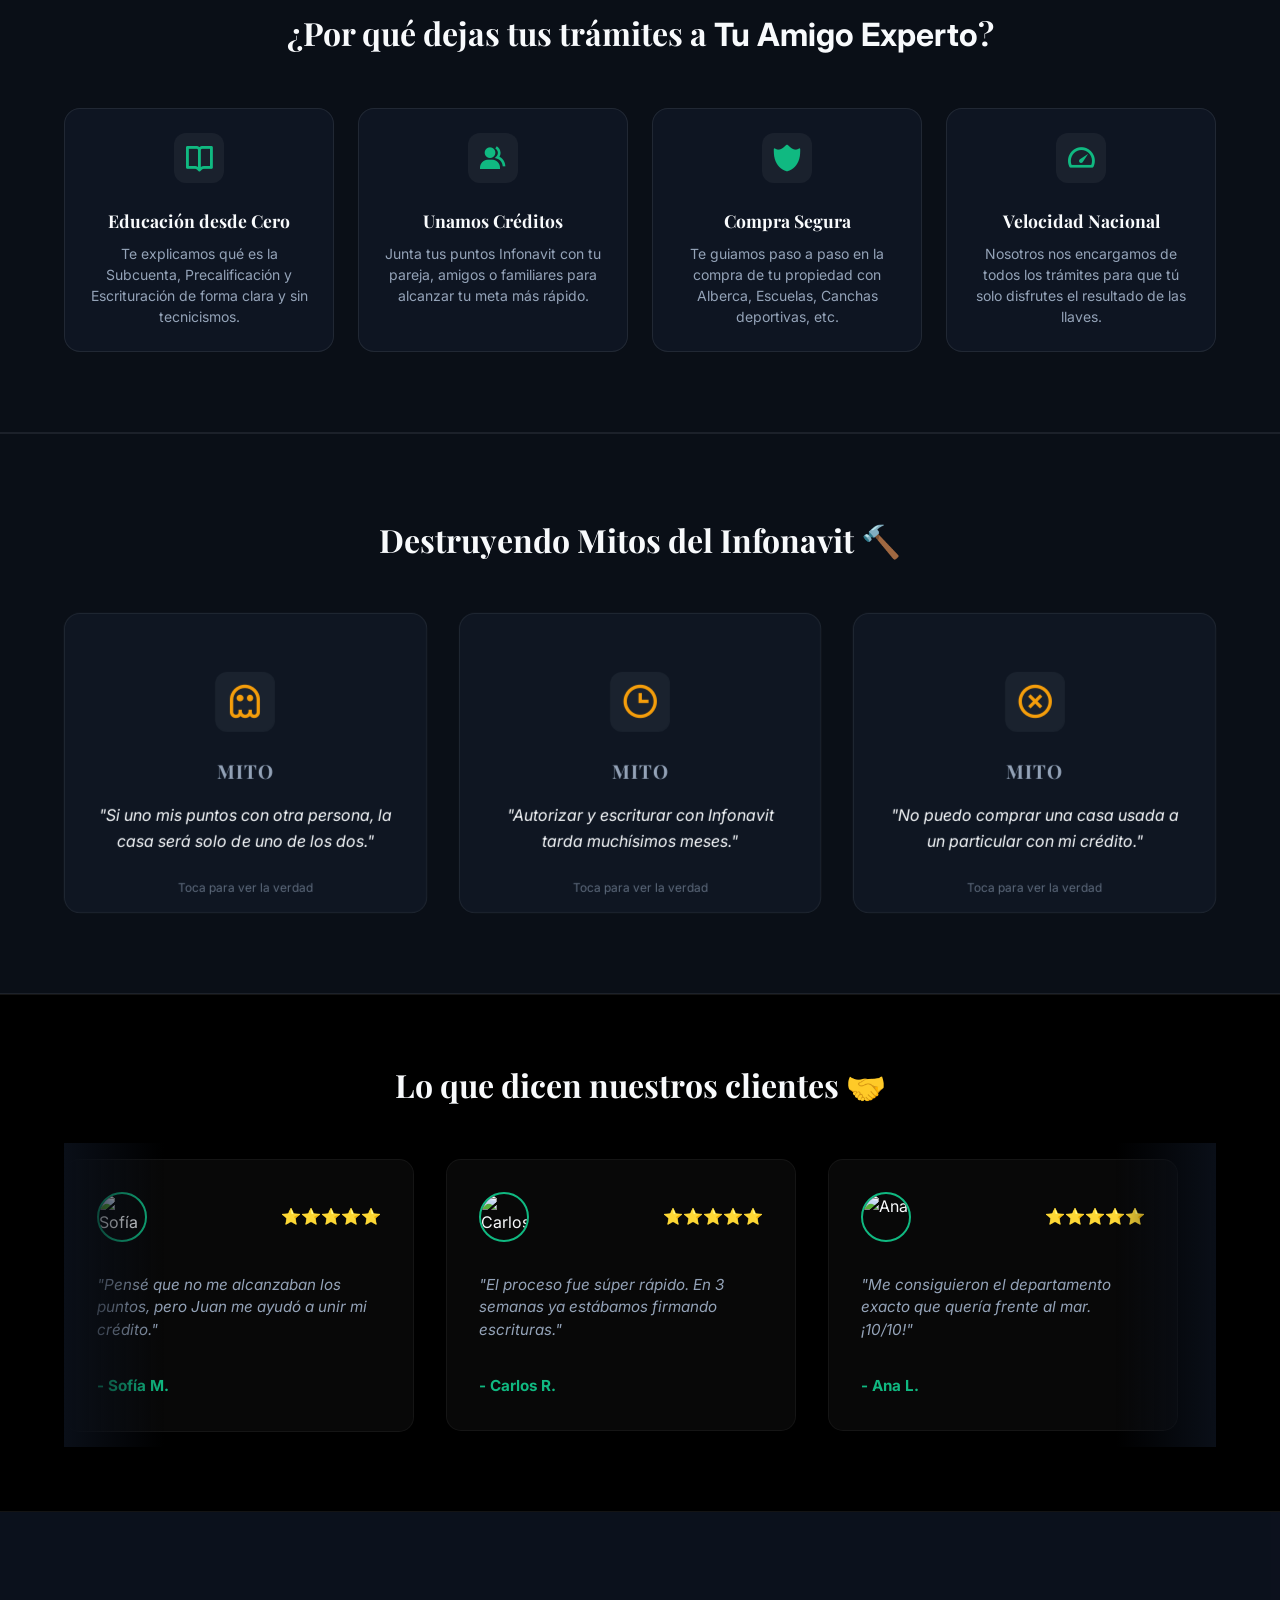
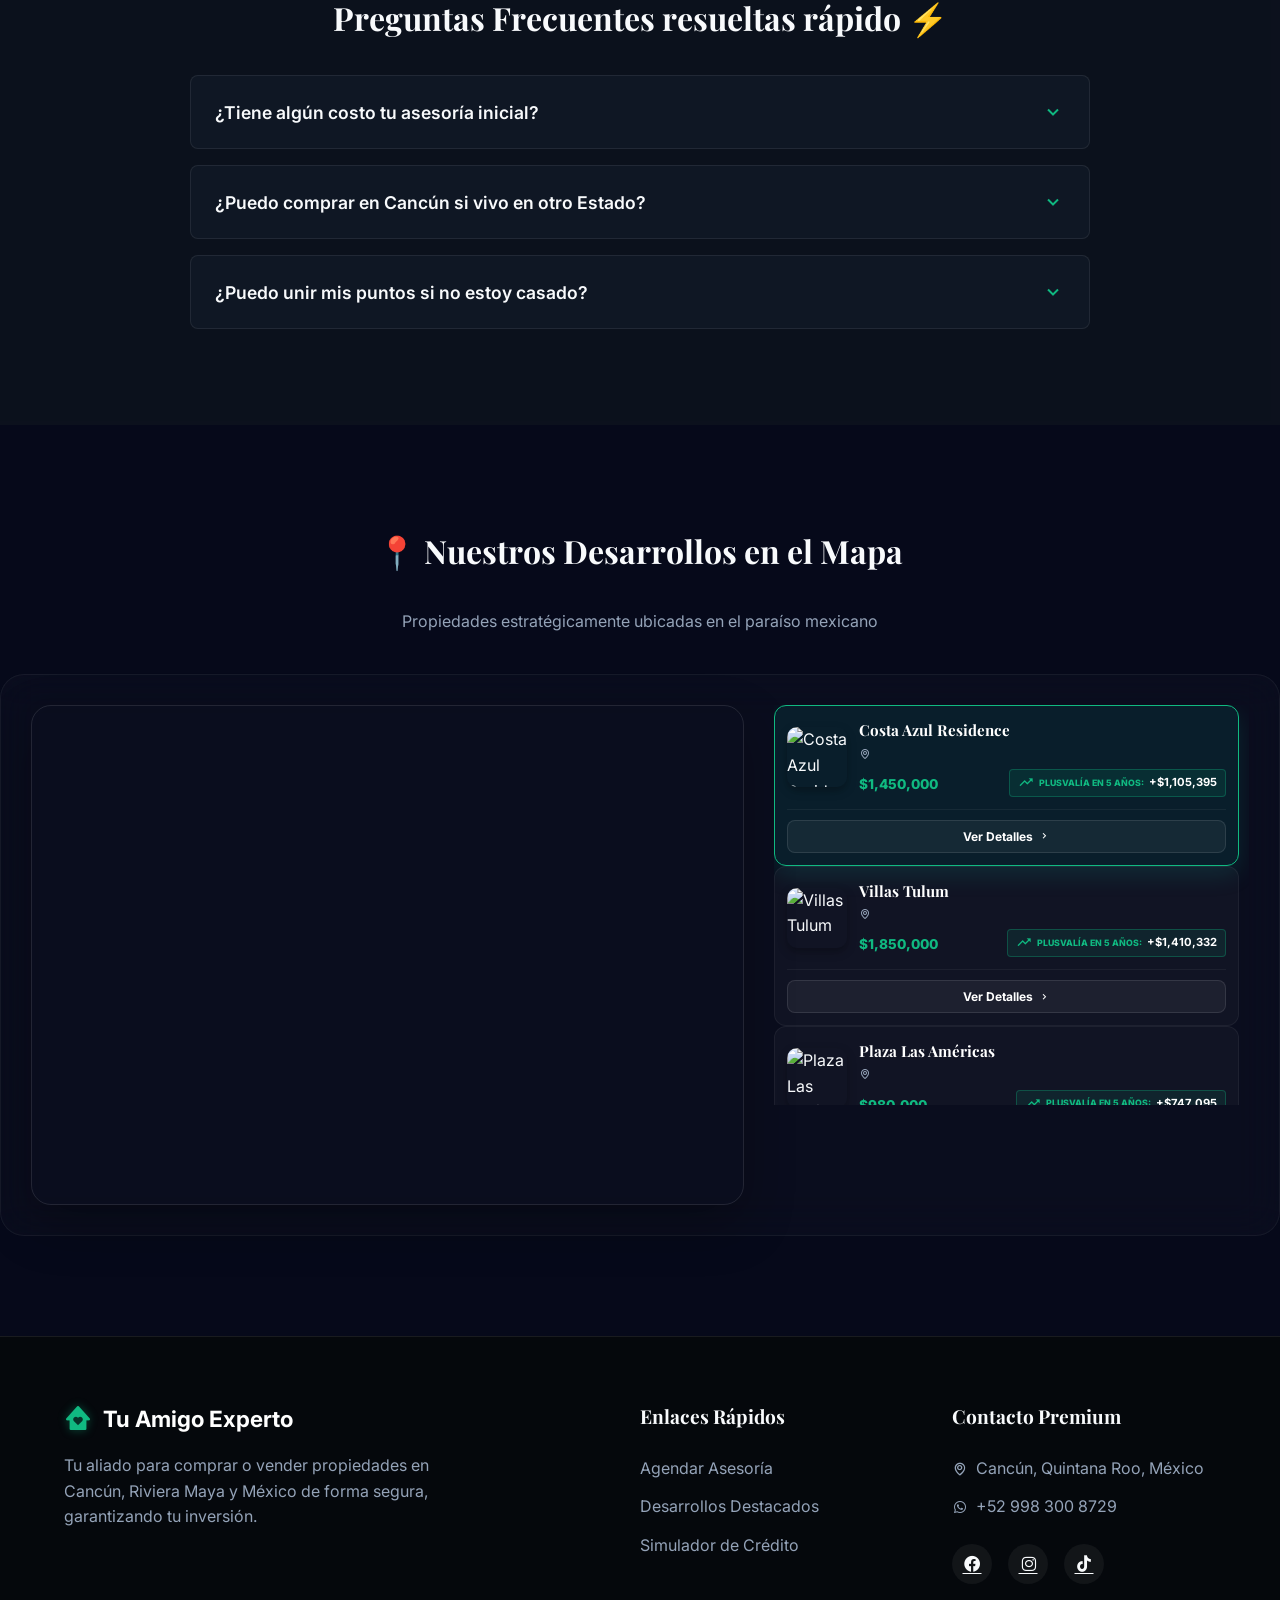
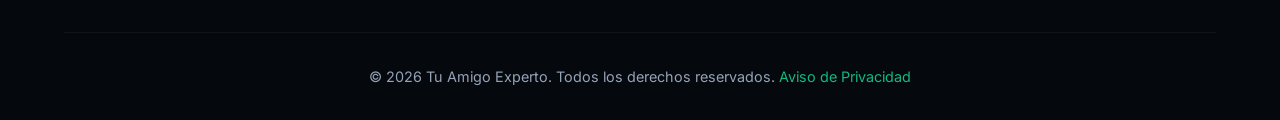
==== commit 87281487: "Add files via upload" ====
--- a/index.html
+++ b/index.html
@@ -7,7 +7,8 @@
     <meta http-equiv="Pragma" content="no-cache">
     <meta http-equiv="Expires" content="0">
     <meta name="viewport" content="width=device-width, initial-scale=1.0, maximum-scale=5.0">
-    <title>Tu Amigo Experto - V9.9</title>
+    <title>Tu Amigo Experto - CMS Edition</title>
+
 
     <!-- PWA / App Integrations -->
     <link rel="manifest" href="manifest.json">
@@ -67,6 +68,79 @@
             overflow-y: auto;
         }
 
+        /* FIX: EXIT MODAL CENTRADO */
+        #exitModal {
+            display: none;
+            position: fixed;
+            inset: 0;
+            background: rgba(0, 0, 0, 0.85);
+            z-index: 99999;
+
+            align-items: center;
+            justify-content: center;
+
+            padding: 16px;
+            box-sizing: border-box;
+        }
+
+        /* FIX: CONTENIDO DEL EXIT MODAL */
+        .exit-modal-content {
+            width: 100%;
+            max-width: 420px;
+            max-height: 90vh;
+
+            overflow-y: auto;
+
+            border-radius: 16px;
+            padding: 20px;
+
+            display: flex;
+            flex-direction: column;
+            gap: 12px;
+        }
+
+        /* FIX: IMAGEN RESPONSIVA EN EXIT MODAL */
+        #exitModal img {
+            width: 100%;
+            height: auto;
+            max-height: 180px;
+            object-fit: cover;
+            border-radius: 10px;
+        }
+
+        /* FIX: INPUTS Y BOTÓN DEL EXIT MODAL */
+        #exitModal .form-group input {
+            width: 100%;
+            padding: 12px;
+            border-radius: 8px;
+            font-size: 16px;
+            box-sizing: border-box;
+        }
+
+        #exitModal .submit-btn {
+            width: 100%;
+            padding: 14px;
+            font-size: 1rem;
+        }
+
+        #exitModal .text-link-btn {
+            font-size: 0.8rem;
+            margin-top: 5px;
+            text-align: center;
+        }
+
+        /* FIX FINAL: OPTIMIZACIÓN MOBILE */
+        @media (max-width: 480px) {
+            #exitModal .modal-content {
+                padding: 16px;
+                gap: 10px;
+            }
+
+            #exitModal img {
+                max-height: 140px;
+            }
+        }
+
         #propertyModal.active {
             display: flex !important;
         }
@@ -409,6 +483,27 @@
 
 
 <body>
+    <style>
+
+    </style>
+    <!-- Logic moved to app-master.js -->
+
+    <script>
+    document.addEventListener('DOMContentLoaded', function() {
+        // El botón + llama directamente a la función maestra
+        var btnNuevo = document.getElementById('btnNuevoFracc');
+        if (btnNuevo) {
+            btnNuevo.onclick = function() {
+                if(typeof window.addNewPropertyComplex === 'function') {
+                    window.addNewPropertyComplex();
+                } else {
+                    console.error('addNewPropertyComplex not found');
+                }
+            };
+        }
+    });
+    </script>
+
     <div class="urgency-banner">
         🔥 <strong>Oportunidad:</strong> Mensualidades bajas y asesoría gratuita. ¡Aprovecha la plusvalía de Quintana
         Roo antes de que suban los precios!
@@ -417,7 +512,7 @@
     <canvas id="bgCanvas" class="background-effects"></canvas>
 
     <nav class="navbar">
-        <div class="logo">
+        <div class="logo" data-onclick-fix="true" ondblclick="var m=document.getElementById('adminModal');if(m){m.classList.add('active');var k=document.getElementById('adminKey');if(k){k.value='';k.focus()}}">
             <i class='bx bxs-home-heart'></i>
             <span>Tu Amigo Experto</span>
         </div>
@@ -436,7 +531,7 @@
             <button class="theme-toggle" id="themeToggle" title="Cambiar Tema">
                 <i class='bx bx-sun'></i>
             </button>
-            <button class="nav-cta" onclick="openLeadModal()">Hablar con un Experto</button>
+            <button class="nav-cta" onclick="openLeadModal()" data-i18n="nav_cta"><i class='bx bx-message-dots'></i> Hablar con un Experto</button>
         </div>
     </nav>
 
@@ -449,65 +544,91 @@
                 style="position:absolute;inset:0;background:linear-gradient(135deg,#06091a 0%,#0f1a2e 40%,#1a0e3a 70%,#06091a 100%);z-index:0;pointer-events:none;">
             </div>
 
-            <div class="section-container hero-grid">
+<div class="section-container hero-grid">
                 <div class="hero-info" data-aos="fade-right" data-aos-duration="1000">
-                    <span class="badge">🌴 Especialistas en Cancún y Todo México</span>
-                    <h1 id="heroTitle">Tu hogar ideal, <br><span class="highlight">sin estrés ni complicaciones</span>
-                    </h1>
-                    <p class="subtitle">Descubre cómo aprovechar tus puntos Infonavit o expeditar tu venta.
-                        Transformamos trámites complejos en una experiencia increíble, estés donde estés.</p>
-
-                    <!-- Trust Logos at the top level for authority -->
-                    <div class="trust-logos">
-                        <p>Tramitamos tu crédito con seguridad a través de:</p>
-                        <div class="logos-container">
-                            <img src="https://upload.wikimedia.org/wikipedia/commons/6/60/Logotipo_de_Infonavit.svg"
-                                alt="Infonavit">
-                            <span class="bank-logo fovissste">FOVISSSTE</span>
-                            <span class="bank-logo">BBVA</span>
-                            <span class="bank-logo">Santander</span>
-                        </div>
-                    </div>
-                </div>
-
-                <div class="chat-wrapper" data-aos="fade-left" data-aos-duration="1000" data-aos-delay="200">
-                    <div class="glass-panel chat-container">
+                    <span class="badge" data-i18n="hero_badge">🌴 Especialistas en Cancún y Todo México</span>
+                    <h1 id="heroTitle" data-i18n="hero_title">Tu hogar ideal, <br><span class="highlight">sin estrés ni complicaciones</span></h1>
+                    <p class="subtitle" data-i18n="hero_subtitle">Descubre cómo aprovechar tus puntos Infonavit o expeditar tu venta. Transformamos trámites complejos en una experiencia increíble, estés donde estés.</p>
+                    <div class="credit-banner">
+                        <img src="assets/img/creditos-banner.png" alt="Créditos">
+                    </div>
+                </div>
+                <!-- Chat en el hero -->
+                <div class="chat-wrapper">
+                    <div class="chat-container">
                         <div class="chat-header">
                             <div class="avatar">
-                                <img src="assets/img/avatar.png" alt="Juan, Tu Amigo Experto">
-                                <span class="status-dot"></span>
+                                <img src="assets/img/avatar.png" alt="Juan">
+                                <div class="status-dot"></div>
                             </div>
                             <div class="agent-info">
-                                <h2>Juan, Tu Amigo Experto <button id="playAudioBtn" class="audio-btn"
-                                        title="Escuchar Mensaje" onclick="playWelcomeAudio()"><i
-                                            class='bx bx-play-circle'></i></button></h2>
-                                <span class="status-text">Asesor Senior en Línea</span>
+                                <h2 data-i18n="chat_name_full">Juan, Tu Amigo Experto</h2>
+                                <span class="status-text" data-i18n="chat_status">✓ En línea</span>
                             </div>
-                            <button class="action-btn" title="Reiniciar chat" onclick="resetChat()">
-                                <i class='bx bx-refresh'></i>
-                            </button>
-                        </div>
-
+                        </div>
                         <div class="chat-messages" id="chatMessages">
-                            <!-- Messages will be injected by JS -->
-                        </div>
-
+                            <div class="message bot">
+                                <p>¡Hola! 👋 Soy <strong>Tu Amigo Experto</strong>, tu asesor inmobiliario de confianza.</p>
+                                <p>Estoy aquí para hacer que los trámites sean sencillos. ¿Qué sueño queremos cumplir hoy?</p>
+                            </div>
+                            <div class="options-wrapper" style="display:flex;flex-direction:column;gap:8px;margin-top:15px;">
+                                <button class="option-btn" type="button" data-i18n="chat_opt_1">Quiero comprar una casa</button>
+                                <button class="option-btn" type="button" data-i18n="chat_opt_2">Quiero unir mis puntos</button>
+                                <button class="option-btn" type="button" data-i18n="chat_opt_3">Saber de mis puntos</button>
+                            </div>
+                        </div>
                         <div class="chat-input-area">
-                            <div class="typing-indicator hidden" id="typingIndicator">
-                                Escribiendo<span>.</span><span>.</span><span>.</span>
-                            </div>
-                            <form id="chatForm">
-                                <input type="text" id="userInput" placeholder="Escribe tu mensaje aquí..."
-                                    autocomplete="off">
-                                <button type="submit" id="sendBtn" title="Enviar"><i class='bx bx-send'></i></button>
+                            <form id="chatForm" onsubmit="return false;">
+                                <input type="text" id="userInput" placeholder="Escribe tu mensaje..." autocomplete="off" onkeypress="if(event.key==='Enter')sendChatMessage()">
+                                <button type="submit" id="sendBtn" onclick="sendChatMessage()"><i class='bx bx-send'></i></button>
                             </form>
                         </div>
                     </div>
                 </div>
             </div>
         </section>
-
-        <!-- 5. Properties (Desire) -->
+    </script>
+    
+    <script>
+    // GLOBAL handleOptionClick function
+    window.handleOptionClick = function(text) {
+        var messages = document.getElementById('chatMessages');
+        if (!messages) return;
+        
+        // Add user message
+        var userMsg = document.createElement('div');
+        userMsg.className = 'message user';
+        userMsg.textContent = text;
+        messages.appendChild(userMsg);
+        
+        // Remove options after selection
+        var optionsWrapper = messages.querySelector('.options-wrapper');
+        if (optionsWrapper) optionsWrapper.remove();
+        
+        messages.scrollTop = messages.scrollHeight;
+        
+        // Show typing indicator
+        var typing = document.createElement('div');
+        typing.className = 'typing-indicator';
+        typing.innerHTML = '<span>•</span><span>•</span><span>•</span>';
+        messages.appendChild(typing);
+        messages.scrollTop = messages.scrollHeight;
+        
+        // Simulate bot response after 1.5 second
+        setTimeout(function() {
+            var typingInd = messages.querySelector('.typing-indicator');
+            if (typingInd) typingInd.remove();
+            
+            var botMsg = document.createElement('div');
+            botMsg.className = 'message bot';
+            botMsg.innerHTML = window.getBotResponse(text);
+            messages.appendChild(botMsg);
+            messages.scrollTop = messages.scrollHeight;
+        }, 1500);
+    };
+    </script>
+    
+    <!-- 5. Properties (Desire) -->
         <section id="propiedades" class="properties-section" data-aos="fade-up" data-aos-duration="800">
             <div class="section-container">
                 <h2 class="section-title">🏆 Desarrollos Destacados</h2>
@@ -516,14 +637,14 @@
                 <div class="ai-matchmaker">
                     <div class="ai-matchmaker-inner glass-panel">
                         <i class='bx bx-sparkles ai-icon'></i>
-                        <input type="text" id="aiSearchInput" placeholder="Tu hogar ideal o presupuesto..."
+                        <input type="text" id="aiSearchInput" data-i18n-placeholder="search_placeholder" placeholder="Tu hogar ideal o presupuesto..."
                             autocomplete="off">
                         <button id="aiVoiceBtn" class="ai-voice-btn" onclick="startVoiceRecognition()"
                             title="Buscar con voz">
                             <i class='bx bx-microphone'></i>
                         </button>
                         <button id="aiSearchBtn" class="ai-search-primary" onclick="searchWithAI()">
-                            <span class="btn-text">Buscar con IA</span>
+                            <span class="btn-text" data-i18n="search_btn">Buscar con IA</span>
                             <i class='bx bx-loader-alt bx-spin ai-spinner hidden'></i>
                         </button>
                     </div>
@@ -563,7 +684,7 @@
                             </select>
                         </div>
                         <div class="filter-group">
-                            <label>� Entrega</label>
+                            <label>📅 Entrega</label>
                             <select id="filterDelivery">
                                 <option value="all">Cualquier fecha</option>
                                 <option value="Preventa">Preventa</option>
@@ -576,11 +697,14 @@
                 <div class="property-carousel">
                     <div class="property-cards centered-cards" id="propertyGrid">
                         <!-- Las tarjetas se generan dinámicamente desde script.js -->
-                        <div
-                            style="grid-column: 1/-1; text-align: center; color: rgba(255,255,255,0.3); padding: 40px;">
-                            <i class='bx bx-loader-alt bx-spin' style="font-size: 2rem; margin-bottom: 10px;"></i>
-                            <p>Cargando desarrollos preferidos...</p>
-                        </div>
+                    </div>
+                    <!-- Botón flotante para agregar nuevo desarrollo (solo admin) -->
+                    <style>
+                    #adminActionBtns { display:flex !important; gap:10px !important; margin-top:15px !important; }
+                    #adminActionBtns button { margin-right:10px !important; }
+                    </style>
+                    <div id="masterAdminAddBtn" style="display:none; position:fixed; bottom:30px; right:30px; z-index:9999;">
+                        <button style="width:70px;height:70px;border-radius:50%;background:linear-gradient(135deg,#6366f1,#8b5cf6);border:none;color:white;font-size:32px;cursor:pointer;box-shadow:0 4px 20px rgba(99,102,241,0.5);">+</button>
                     </div>
                 </div>
             </div>
@@ -589,8 +713,8 @@
         <!-- ===== NUEVA: SIMULADOR DE CRÉDITO GAMIFICADO ===== -->
         <section class="simulator-section" data-aos="fade-up" data-aos-duration="800" id="simulador">
             <div class="section-container">
-                <h2 class="section-title">📊 Simulador de Crédito Interactivo</h2>
-                <p class="section-subtitle">Calcula tu poder de compra en segundos. ¡Mueve los controles!</p>
+                <h2 class="section-title" data-i18n="sim_title">📊 Simulador de Crédito Interactivo</h2>
+                <p class="section-subtitle" data-i18n="sim_subtitle">Calcula tu poder de compra en segundos. ¡Mueve los controles!</p>
 
                 <div class="simulador-grid">
                     <!-- Controles (Sliders) -->
@@ -627,11 +751,11 @@
                             style="margin-top: 20px; border-radius: 8px; font-size: 0.9rem; padding: 10px; animation: pulse 2s infinite; background: linear-gradient(to right, #ea580c, #c2410c); color: white; visibility: hidden; opacity: 0; transition: all 0.3s ease; min-height: 40px; display: flex; align-items: center; justify-content: center;">
                         </div>
 
-                        <button class="submit-btn" onclick="openLeadModal()"
+                        <button class="submit-btn" onclick="openLeadModal()" data-i18n="sim_btn"
                             style="margin-top:1.5rem; width:100%; display: flex; justify-content: center; align-items: center; gap: 8px; font-size: 1.1rem;">
                             <i class='bx bx-check-shield'></i> ¡Validar mi Precalificación Oficial!
                         </button>
-                        <p
+                        <p class="sim-note" data-i18n="sim_note"
                             style="text-align: center; font-size: 0.8rem; color: var(--text-muted); margin-top: 12px; display: flex; justify-content: center; align-items: center; gap: 5px;">
                             <i class='bx bx-lock-alt'></i> Consulta gratuita. No afecta tu Buró de Crédito.
                         </p>
@@ -640,7 +764,7 @@
                     <!-- Resultados Visuales -->
                     <div class="simulador-results">
                         <div class="result-card primary-result glass-panel">
-                            <h3>Poder de Compra Total</h3>
+                            <h3 data-i18n="sim_result_label">Poder de Compra Total</h3>
                             <div class="giant-amount" id="res-poder">$950,000</div>
                             <div class="chart-container">
                                 <div class="pie-chart" id="sim-chart"></div>
@@ -649,15 +773,15 @@
 
                         <div class="result-breakdown">
                             <div class="breakdown-item glass-panel">
-                                <span><i class='bx bx-credit-card'></i> Crédito</span>
+                                <span data-i18n="sim_break_credit"><i class='bx bx-credit-card'></i> Crédito</span>
                                 <strong id="res-credito">$900,000</strong>
                             </div>
                             <div class="breakdown-item glass-panel">
-                                <span><i class='bx bx-wallet'></i> Saldo SSV</span>
+                                <span data-i18n="sim_break_ssv"><i class='bx bx-wallet'></i> Saldo SSV</span>
                                 <strong id="res-ahorro">$50,000</strong>
                             </div>
                             <div class="breakdown-item glass-panel highlight">
-                                <span><i class='bx bx-calendar'></i> Pago Mensual</span>
+                                <span data-i18n="sim_break_payment"><i class='bx bx-calendar'></i> Pago Mensual</span>
                                 <strong id="res-mensualidad">$7,500</strong>
                             </div>
                         </div>
@@ -669,25 +793,25 @@
         <!-- ===== NUEVA: SIMULADOR DE PLUSVALÍA ===== -->
         <section class="plusvalia-section" data-aos="fade-up" data-aos-duration="800" id="plusvalia">
             <div class="section-container">
-                <h2 class="section-title">📈 Simulador de Plusvalía</h2>
-                <p class="section-subtitle">Descubre cuánto valdrá tu inversión en el tiempo</p>
+                <h2 class="section-title" data-i18n="pv_title">📈 Simulador de Plusvalía</h2>
+                <p class="section-subtitle" data-i18n="pv_subtitle">Descubre cuánto valdrá tu inversión en el tiempo</p>
                 <div class="plusvalia-body">
                     <div class="plusvalia-inputs">
                         <div class="form-group">
-                            <label>Precio de compra (MXN)</label>
+                            <label data-i18n="pv_label_price">Precio de compra (MXN)</label>
                             <input type="number" id="pv-precio" placeholder="Ej: 1200000" oninput="calcPlusvalia()">
                         </div>
                         <div class="form-group">
-                            <label>Zona de la propiedad</label>
+                            <label data-i18n="pv_label_zone">Zona de la propiedad</label>
                             <select id="pv-zona" onchange="calcPlusvalia()">
-                                <option value="12">Cancún (12% anual)</option>
-                                <option value="15">Tulum (15% anual)</option>
-                                <option value="9">Mérida (9% anual)</option>
-                                <option value="10">Riviera Maya (10% anual)</option>
+                                <option value="12" data-i18n="pv_opt_1">Cancún (12% anual)</option>
+                                <option value="15" data-i18n="pv_opt_2">Tulum (15% anual)</option>
+                                <option value="9" data-i18n="pv_opt_3">Mérida (9% anual)</option>
+                                <option value="10" data-i18n="pv_opt_4">Riviera Maya (10% anual)</option>
                             </select>
                         </div>
                         <div class="form-group">
-                            <label>Años de inversión</label>
+                            <label data-i18n="pv_label_years">Años de inversión</label>
                             <input type="range" id="pv-years" min="1" max="15" value="5"
                                 oninput="calcPlusvalia(); document.getElementById('pv-years-val').textContent=this.value">
                             <span id="pv-years-val" style="color:var(--primary);font-weight:700;">5 años</span>
@@ -696,8 +820,7 @@
                     <div class="plusvalia-result" id="pvResult">
                         <div id="pvChart" class="pv-bars"></div>
                         <div class="pv-summary" id="pvSummary">
-                            <p style="color:var(--text-muted);">Introduce el precio de tu propiedad para ver la
-                                proyección</p>
+                            <p style="color:var(--text-muted);" data-i18n="pv_summary_init">Introduce el precio de tu propiedad para ver la proyección</p>
                         </div>
                     </div>
                 </div>
@@ -707,30 +830,30 @@
         <!-- 4. Value Proposition (Features Band - Logic) -->
         <section class="value-prop-section" data-aos="fade-up" data-aos-duration="800">
             <div class="section-container">
-                <h2 class="section-title">¿Por qué dejas tus trámites a <span>Tu Amigo Experto</span>?</h2>
+                <h2 class="section-title" data-i18n="feat_title">¿Por qué dejas tus trámites a <span>Tu Amigo Experto</span>?</h2>
                 <div class="features-grid">
                     <div class="feature-card">
                         <div class="icon-wrapper"><i class='bx bx-book-open'></i></div>
-                        <h3>Educación desde Cero</h3>
-                        <p>Te explicamos qué es la Subcuenta, Precalificación y Escrituración de forma clara y sin
+                        <h3 data-i18n="feat_1_title">Educación desde Cero</h3>
+                        <p data-i18n="feat_1_desc">Te explicamos qué es la Subcuenta, Precalificación y Escrituración de forma clara y sin
                             tecnicismos.</p>
                     </div>
                     <div class="feature-card">
                         <div class="icon-wrapper"><i class='bx bxs-group'></i></div>
-                        <h3>Unamos Créditos</h3>
-                        <p>Junta tus puntos Infonavit con tu pareja, amigos o familiares para alcanzar tu meta más
+                        <h3 data-i18n="feat_2_title">Unamos Créditos</h3>
+                        <p data-i18n="feat_2_desc">Junta tus puntos Infonavit con tu pareja, amigos o familiares para alcanzar tu meta más
                             rápido.</p>
                     </div>
                     <div class="feature-card">
                         <div class="icon-wrapper"><i class='bx bxs-shield-alt-2'></i></div>
-                        <h3>Compra Segura</h3>
-                        <p>Te guiamos paso a paso en la compra de tu propiedad con Alberca, Escuelas, Canchas
+                        <h3 data-i18n="feat_3_title">Compra Segura</h3>
+                        <p data-i18n="feat_3_desc">Te guiamos paso a paso en la compra de tu propiedad con Alberca, Escuelas, Canchas
                             deportivas, etc.</p>
                     </div>
                     <div class="feature-card">
                         <div class="icon-wrapper"><i class='bx bx-tachometer'></i></div>
-                        <h3>Velocidad Nacional</h3>
-                        <p>Nosotros nos encargamos de todos los trámites para que tú solo disfrutes el resultado de las
+                        <h3 data-i18n="feat_4_title">Velocidad Nacional</h3>
+                        <p data-i18n="feat_4_desc">Nosotros nos encargamos de todos los trámites para que tú solo disfrutes el resultado de las
                             llaves.</p>
                     </div>
                 </div>
@@ -739,21 +862,20 @@
 
         <!-- 2. Myths vs Reality (Education & Hook) -->
         <section class="myths-section" data-aos="fade-up" data-aos-duration="800">
-            <h2 class="section-title">Destruyendo Mitos del Infonavit 🔨</h2>
+            <h2 class="section-title" data-i18n="myth_title">Destruyendo Mitos del Infonavit 🔨</h2>
             <div class="myths-grid">
                 <div class="myth-card">
                     <div class="myth-inner">
                         <div class="myth-front">
                             <i class='bx bx-ghost'></i>
-                            <h3>Mito</h3>
-                            <p>"Si uno mis puntos con otra persona, la casa será solo de uno de los dos."</p>
-                            <span class="flip-hint">Toca para ver la verdad</span>
+                            <h3 data-i18n="myth_tag">Mito</h3>
+                            <p data-i18n="myth_1_f">"Si uno mis puntos con otra persona, la casa será solo de uno de los dos."</p>
+                            <span class="flip-hint" data-i18n="myth_hint">Toca para ver la verdad</span>
                         </div>
                         <div class="myth-back">
                             <i class='bx bx-check-shield'></i>
-                            <h3>Verdad</h3>
-                            <p>¡Falso! Con <strong>Unamos Créditos</strong> ambos son dueños legales bajo la figura de
-                                Copropiedad. Tu inversión está 100% protegida.</p>
+                            <h3 data-i18n="truth_tag">Verdad</h3>
+                            <p data-i18n="myth_1_t">¡Falso! Con <strong>Unamos Créditos</strong> ambos son dueños legales bajo la figura de Copropiedad. Tu inversión está 100% protegida.</p>
                         </div>
                     </div>
                 </div>
@@ -762,15 +884,14 @@
                     <div class="myth-inner">
                         <div class="myth-front">
                             <i class='bx bx-time'></i>
-                            <h3>Mito</h3>
-                            <p>"Autorizar y escriturar con Infonavit tarda muchísimos meses."</p>
-                            <span class="flip-hint">Toca para ver la verdad</span>
+                            <h3 data-i18n="myth_tag">Mito</h3>
+                            <p data-i18n="myth_2_f">"Autorizar y escriturar con Infonavit tarda muchísimos meses."</p>
+                            <span class="flip-hint" data-i18n="myth_hint">Toca para ver la verdad</span>
                         </div>
                         <div class="myth-back">
                             <i class='bx bx-rocket'></i>
-                            <h3>Verdad</h3>
-                            <p>¡Para nada! Nosotros agilizamos avalúos y gestión. Normalmente en <strong>3 a 5
-                                    semanas</strong> ya te estamos entregando tus llaves.</p>
+                            <h3 data-i18n="truth_tag">Verdad</h3>
+                            <p data-i18n="myth_2_t">¡Para nada! Nosotros agilizamos avalúos y gestión. Normalmente en <strong>3 a 5 semanas</strong> ya te estamos entregando tus llaves.</p>
                         </div>
                     </div>
                 </div>
@@ -779,15 +900,14 @@
                     <div class="myth-inner">
                         <div class="myth-front">
                             <i class='bx bx-x-circle'></i>
-                            <h3>Mito</h3>
-                            <p>"No puedo comprar una casa usada a un particular con mi crédito."</p>
-                            <span class="flip-hint">Toca para ver la verdad</span>
+                            <h3 data-i18n="myth_tag">Mito</h3>
+                            <p data-i18n="myth_3_f">"No puedo comprar una casa usada a un particular con mi crédito."</p>
+                            <span class="flip-hint" data-i18n="myth_hint">Toca para ver la verdad</span>
                         </div>
                         <div class="myth-back">
                             <i class='bx bx-home-heart'></i>
-                            <h3>Verdad</h3>
-                            <p>¡Claro que puedes! Nosotros somos expertos en <strong>Venta de Terceros</strong>. Nos
-                                aseguramos de destrabar los trámites para que la compra sea legal y segura.</p>
+                            <h3 data-i18n="truth_tag">Verdad</h3>
+                            <p data-i18n="myth_3_t">¡Claro que puedes! Nosotros somos expertos en <strong>Venta de Terceros</strong>. Nos aseguramos de destrabar los trámites para que la compra sea legal y segura.</p>
                         </div>
                     </div>
                 </div>
@@ -796,7 +916,7 @@
 
         <!-- 6. Testimonial (Social Proof Marquee) -->
         <section class="testimonial-section" data-aos="zoom-in" data-aos-duration="800">
-            <h2 class="section-title" style="margin-bottom: 2rem;">Lo que dicen nuestros clientes 🤝</h2>
+            <h2 class="section-title" data-i18n="test_title" style="margin-bottom: 2rem;">Lo que dicen nuestros clientes 🤝</h2>
             <div class="marquee-container">
                 <div class="marquee-track">
                     <!-- Original -->
@@ -806,8 +926,8 @@
                                 alt="Sofía" class="test-img-small">
                             <div class="stars">⭐⭐⭐⭐⭐</div>
                         </div>
-                        <p>"Pensé que no me alcanzaban los puntos, pero Juan me ayudó a unir mi crédito."</p>
-                        <strong>- Sofía M.</strong>
+                        <p data-i18n="test_1_txt">"Pensé que no me alcanzaban los puntos, pero Juan me ayudó a unir mi crédito."</p>
+                        <strong data-i18n="test_1_name">- Sofía M.</strong>
                     </div>
                     <!-- New ones -->
                     <div class="test-card glass-panel">
@@ -816,8 +936,8 @@
                                 alt="Carlos" class="test-img-small">
                             <div class="stars">⭐⭐⭐⭐⭐</div>
                         </div>
-                        <p>"El proceso fue súper rápido. En 3 semanas ya estábamos firmando escrituras."</p>
-                        <strong>- Carlos R.</strong>
+                        <p data-i18n="test_2_txt">"El proceso fue súper rápido. En 3 semanas ya estábamos firmando escrituras."</p>
+                        <strong data-i18n="test_2_name">- Carlos R.</strong>
                     </div>
                     <div class="test-card glass-panel">
                         <div class="test-header">
@@ -825,8 +945,8 @@
                                 alt="Ana" class="test-img-small">
                             <div class="stars">⭐⭐⭐⭐⭐</div>
                         </div>
-                        <p>"Me consiguieron el departamento exacto que quería frente al mar. ¡10/10!"</p>
-                        <strong>- Ana L.</strong>
+                        <p data-i18n="test_3_txt">"Me consiguieron el departamento exacto que quería frente al mar. ¡10/10!"</p>
+                        <strong data-i18n="test_3_name">- Ana L.</strong>
                     </div>
                     <div class="test-card glass-panel">
                         <div class="test-header">
@@ -834,8 +954,8 @@
                                 alt="Miguel" class="test-img-small">
                             <div class="stars">⭐⭐⭐⭐⭐</div>
                         </div>
-                        <p>"Vendieron mi casa en tiempo récord y sin vueltas legales. Excelente servicio."</p>
-                        <strong>- Miguel A.</strong>
+                        <p data-i18n="test_4_txt">"Vendieron mi casa en tiempo récord y sin vueltas legales. Excelente servicio."</p>
+                        <strong data-i18n="test_4_name">- Miguel A.</strong>
                     </div>
                     <!-- Cloned for seamless loop -->
                     <div class="test-card glass-panel">
@@ -844,8 +964,8 @@
                                 alt="Sofía" class="test-img-small">
                             <div class="stars">⭐⭐⭐⭐⭐</div>
                         </div>
-                        <p>"Pensé que no me alcanzaban los puntos, pero Juan me ayudó a unir mi crédito."</p>
-                        <strong>- Sofía M.</strong>
+                        <p data-i18n="test_1_txt">"Pensé que no me alcanzaban los puntos, pero Juan me ayudó a unir mi crédito."</p>
+                        <strong data-i18n="test_1_name">- Sofía M.</strong>
                     </div>
                     <div class="test-card glass-panel">
                         <div class="test-header">
@@ -853,8 +973,8 @@
                                 alt="Carlos" class="test-img-small">
                             <div class="stars">⭐⭐⭐⭐⭐</div>
                         </div>
-                        <p>"El proceso fue súper rápido. En 3 semanas ya estábamos firmando escrituras."</p>
-                        <strong>- Carlos R.</strong>
+                        <p data-i18n="test_2_txt">"El proceso fue súper rápido. En 3 semanas ya estábamos firmando escrituras."</p>
+                        <strong data-i18n="test_2_name">- Carlos R.</strong>
                     </div>
                 </div>
             </div>
@@ -862,67 +982,44 @@
 
         <!-- 7. FAQ Accordion -->
         <section class="faq-section" data-aos="fade-up" data-aos-duration="800">
-            <h2 class="section-title">Preguntas Frecuentes resueltas rápido ⚡</h2>
+            <h2 class="section-title" data-i18n="faq_title">Preguntas Frecuentes resueltas rápido ⚡</h2>
             <div class="faq-container">
                 <div class="faq-item">
                     <button class="faq-question">
-                        <span>¿Tiene algún costo tu asesoría inicial?</span>
+                        <span data-i18n="faq_q1">¿Tiene algún costo tu asesoría inicial?</span>
                         <i class='bx bx-chevron-down'></i>
                     </button>
                     <div class="faq-answer">
-                        <p><strong>¡Absolutamente ninguno!</strong> Mi primer objetivo es analizar tu caso, ver tus
+                        <p data-i18n="faq_a1"><strong>¡Absolutamente ninguno!</strong> Mi primer objetivo es analizar tu caso, ver tus
                             puntos y trazarte un plan. Solo ganamos si tú logras comprar o vender tu casa de forma
                             exitosa.</p>
                     </div>
                 </div>
                 <div class="faq-item">
                     <button class="faq-question">
-                        <span>¿Puedo comprar en Cancún si vivo en otro Estado?</span>
+                        <span data-i18n="faq_q2">¿Puedo comprar en Cancún si vivo en otro Estado?</span>
                         <i class='bx bx-chevron-down'></i>
                     </button>
                     <div class="faq-answer">
-                        <p>¡Por supuesto! De hecho, nuestro fuerte es ayudar a personas de todo México a invertir en el
+                        <p data-i18n="faq_a2">¡Por supuesto! De hecho, nuestro fuerte es ayudar a personas de todo México a invertir en el
                             paraíso. Nosotros coordinamos los trámites a distancia para que tú solo vengas a disfrutar
                             tu nueva casa.</p>
                     </div>
                 </div>
                 <div class="faq-item">
                     <button class="faq-question">
-                        <span>¿Puedo unir mis puntos si no estoy casado?</span>
+                        <span data-i18n="faq_q3">¿Puedo unir mis puntos si no estoy casado?</span>
                         <i class='bx bx-chevron-down'></i>
                     </button>
                     <div class="faq-answer">
-                        <p>¡Sí! Ya no es necesario estar casados. Puedes unir tu crédito con un familiar (padres,
+                        <p data-i18n="faq_a3">¡Sí! Ya no es necesario estar casados. Puedes unir tu crédito con un familiar (padres,
                             hermanos) o un amigo(a) y comprar juntos una mejor propiedad dividiendo los gastos.</p>
                     </div>
                 </div>
             </div>
         </section>
 
-        <!-- ===== NUEVA: MAPA DE UBICACIONES ===== -->
-        <section class="mapa-section" data-aos="fade-up" data-aos-duration="800" id="mapa">
-            <div class="section-container">
-                <h2 class="section-title">📍 Nuestros Desarrollos en el Mapa</h2>
-                <p class="section-subtitle">Propiedades estratégicamente ubicadas en el paraíso mexicano</p>
-                <div class="mapa-wrapper">
-                    <div class="mapa-pins" id="mapaPinsContainer">
-                        <!-- Generado Dinámicamente -->
-                    </div>
-                    <div class="mapa-embed">
-                        <iframe id="mapaFrame"
-                            src="https://maps.google.com/maps?q=Cancun+Centro,Quintana+Roo,Mexico&t=&z=13&ie=UTF8&iwloc=&output=embed"
-                            style="width:100%;height:420px;border:0;border-radius:12px;" allowfullscreen loading="lazy">
-                        </iframe>
-                    </div>
-                    <div class="mapa-info" id="mapaInfo">
-                        <h3>🏙️ Depas Cancún Centro</h3>
-                        <p>Zona turística y comercial premium. A 15 min de la playa. Acceso a todas las avenidas
-                            principales.</p>
-                        <button class="submit-btn" onclick="showCard(1)">Ver Propiedad</button>
-                    </div>
-                </div>
-            </div>
-        </section>
+
 
     </main>
 
@@ -952,11 +1049,30 @@
         </div>
     </div>
     <!-- FIN POPUP EXIT INTENT -->
-    <a href="https://wa.me/529983008729?text=Hola%20Juan%2C%20vi%20tu%20sitio%20y%20me%20gustar%C3%ADa%20saber%20m%C3%A1s%20sobre%20las%20propiedades."
+    <a href="https://wa.me/529983008729?text=Hola%20Juan%2C%20vi%20tu%20sitio%20y%20me%20gustar%C3%ADa%20saber%20m%C3%A1s%20sobre%2C%20las%20propiedades."
         target="_blank" id="whatsappBtn"
         style="position:fixed;bottom:20px;right:20px;background:#25d366;color:white;width:60px;height:60px;border-radius:50%;display:flex;align-items:center;justify-content:center;font-size:1.8rem;box-shadow:0 4px 20px rgba(37,211,102,0.5);z-index:9001;text-decoration:none;animation:pulse 2s infinite;">
         <i class='bx bxl-whatsapp'></i>
     </a>
+
+    <!-- Phase 10: Master Discovery Map Section -->
+    <section class="master-map-section" id="ubicacion-maestra">
+        <div class="section-container">
+            <h2 class="section-title">📍 Nuestros Desarrollos en el Mapa</h2>
+            <p class="section-subtitle">Propiedades estratégicamente ubicadas en el paraíso mexicano</p>
+            
+            <div class="map-layout">
+                <div class="map-display">
+                    <iframe id="masterMapIframe" src="" style="width:100%; height:100%; border:0;" allowfullscreen loading="lazy"></iframe>
+                </div>
+                <div class="map-sidebar">
+                    <div class="map-property-list" id="masterMapPropertyList">
+                        <!-- Filled dynamically -->
+                    </div>
+                </div>
+            </div>
+        </div>
+    </section>
 
     <!-- 8. Footer -->
     <footer class="main-footer">
@@ -964,23 +1080,23 @@
             <div class="footer-brand">
                 <div class="logo">
                     <i class='bx bxs-home-heart'></i>
-                    <span>Tu Amigo Experto</span>
-                </div>
-                <p>Tu aliado para comprar o vender propiedades en Cancún, Riviera Maya y México de forma segura,
+                    <span data-i18n="footer_brand">Tu Amigo Experto</span>
+                </div>
+                <p data-i18n="footer_desc">Tu aliado para comprar o vender propiedades en Cancún, Riviera Maya y México de forma segura,
                     garantizando tu inversión.</p>
             </div>
             <div class="footer-links">
-                <h4>Enlaces Rápidos</h4>
+                <h4 data-i18n="footer_links_title">Enlaces Rápidos</h4>
                 <ul>
-                    <li><a href="#" onclick="openLeadModal()">Agendar Asesoría</a></li>
-                    <li><a href="#propiedades">Desarrollos Destacados</a></li>
+                    <li><a href="#" onclick="openLeadModal()" data-i18n="link_advice">Agendar Asesoría</a></li>
+                    <li><a href="#propiedades" data-i18n="link_props">Desarrollos Destacados</a></li>
                     <li><a href="#simulador"
-                            onclick="document.getElementById('simulador').scrollIntoView({behavior:'smooth'})">Simulador
+                            onclick="document.getElementById('simulador').scrollIntoView({behavior:'smooth'})" data-i18n="link_sim">Simulador
                             de Crédito</a></li>
                 </ul>
             </div>
             <div class="footer-contact">
-                <h4>Contacto Premium</h4>
+                <h4 data-i18n="footer_contact_title">Contacto Premium</h4>
                 <p><i class='bx bx-map'></i> Cancún, Quintana Roo, México</p>
                 <p><i class='bx bxl-whatsapp'></i> +52 998 300 8729</p>
                 <div class="social-icons">
@@ -1057,7 +1173,17 @@
                 <!-- Gallery: main image + thumbnails + map -->
                 <div class="prop-gallery">
                     <div class="prop-viewer-stage">
-                        <!-- All view modes share the same stage -->
+                        <div class="gallery-toggles">
+                            <button class="gallery-toggle-btn active" id="btnShowPhotos" onclick="window.switchPropView('photos')">
+                                <i class='bx bx-images'></i> <span data-i18n="toggle_photos">Fotos</span>
+                            </button>
+                            <button class="gallery-toggle-btn" id="btnShow360" onclick="window.switchPropView('360')" style="display:none;">
+                                <i class='bx bx-cube-alt'></i> <span>Vista 360</span>
+                            </button>
+                            <button class="gallery-toggle-btn" id="btnShowMap" onclick="window.switchPropView('map')">
+                                <i class='bx bx-map-alt'></i> <span data-i18n="toggle_map">Mapa</span>
+                            </button>
+                        </div>
                         <img id="pmMainImg" class="active" src="" alt="Propiedad">
 
                         <div id="threed-container">
@@ -1101,9 +1227,14 @@
                         <!-- Se llena dinámicamente -->
                     </div>
                     <p class="pm-description" id="pmDesc"></p>
-                    <button class="pm-cta" onclick="openLeadModal(); closePropertyModal();">
-                        <i class='bx bxl-whatsapp'></i> ¡Me interesa! Agendar Visita
-                    </button>
+                    <div style="display:flex; gap:10px; margin-top:15px; width:100%;">
+                        <button class="pm-cta" onclick="openLeadModal(); closePropertyModal();" style="flex:2;">
+                            <i class='bx bxl-whatsapp'></i> Agendar Visita
+                        </button>
+                        <button class="pm-cta" id="pmShareBtn" onclick="window.sharePropertyWhatsApp()" style="flex:1; background:var(--secondary); color:white;">
+                            <i class='bx bx-share-alt'></i> Compartir
+                        </button>
+                    </div>
                 </div>
             </div>
         </div>
@@ -1112,7 +1243,7 @@
 
     <!-- Phase 7: Exit-Intent Lead Magnet Popup -->
     <div class="modal-overlay" id="exitModal">
-        <div class="modal-content glass-panel" style="text-align: center; max-width: 450px;">
+        <div class="modal-content glass-panel exit-modal-content">
             <button class="close-btn" onclick="closeExitModal()"><i class='bx bx-x'></i></button>
             <div class="modal-header">
                 <h3>🎁 ¡No te vayas con las manos vacías!</h3>
@@ -1171,8 +1302,8 @@
             <div class="wa-bubble-header">
                 <img src="assets/img/avatar.png" alt="Juan">
                 <div>
-                    <strong>Juan | Experto</strong>
-                    <span>En línea ahora</span>
+                    <strong data-i18n="chat_name">Juan | Experto</strong>
+                    <span data-i18n="chat_online">En línea ahora</span>
                 </div>
                 <i class='bx bx-x close-wa' onclick="closeWaBubble(event)"></i>
             </div>
@@ -1197,20 +1328,14 @@
             <p style="color:var(--text-muted); font-size: 0.85rem; margin-top: 10px;">Ingresa la clave de administrador
                 para habilitar edición.</p>
             <input type="password" id="adminKey" maxlength="4" placeholder="••••">
-            <button onclick="handleAdminLogin()">Desbloquear</button>
-            <button onclick="closeAdminModal()"
-                style="background:transparent; color: #888; font-size: 0.8rem; margin-top: 10px;">Cancelar</button>
+            <button onclick="var k=document.getElementById('adminKey').value; if(k==7003){document.body.classList.add('editor-mode');sessionStorage.setItem('adminSession','true'); if(window.setupAdminAccess) window.setupAdminAccess(); document.getElementById('adminModal').classList.remove('active'); alert('EDITOR ACTIVADO');}else{alert('CLAVE INCORRECTA');}">Desbloquear</button>
+            <button onclick="sessionStorage.removeItem('adminSession'); location.reload();" style="background:#444; margin-top:5px;">Cerrar Sesión Actual</button>
+            <button onclick="closeAdminModal()" style="background:transparent; color: #888; font-size: 0.8rem; margin-top: 10px;">Cancelar</button>
         </div>
     </div>
 
-    <!-- Admin Top Toolbar -->
-    <div id="adminToolbar" class="admin-toolbar">
-        <span>🛠️ MODO EDITOR ACTIVO</span>
-        <div>
-            <button onclick="exportNewConfig()">💾 EXPORTAR CONFIG.JS</button>
-            <button onclick="disableEditorMode()" style="background: rgba(0,0,0,0.2); color: white;">SALIR</button>
-        </div>
-    </div>
+    <!-- Admin Top Toolbar (hidden) -->
+    <div id="adminToolbar" style="display:none;"></div>
 
     <!-- Hidden File Input for Admin Image Picker -->
     <input type="file" id="adminFilePicker" style="display:none;" accept="image/*">
@@ -1246,14 +1371,17 @@
         </div>
     </div>
 
-    <!-- Scripts -->
+    <!-- Master Application Logic -->
     <script src="config/config.js?v=9.9"></script>
-    <script src="assets/js/script.js?v=9.9"></script>
-    <!-- Confetti Library -->
     <script src="https://cdn.jsdelivr.net/npm/canvas-confetti@1.6.0/dist/confetti.browser.min.js"></script>
-    <script>
-        AOS.init({ once: true, offset: 50 });
-    </script>
+    <script src="https://unpkg.com/aos@2.3.1/dist/aos.js"></script>
+    <script src="assets/js/app-master.js?v=13"></script>
+    
+    <style>
+        .admin-field { margin-bottom: 15px; }
+        .admin-field label { display: block; font-size: 0.75rem; color: #888; margin-bottom: 5px; }
+        .admin-input { width: 100%; padding: 10px; background: rgba(255,255,255,0.05); border: 1px solid #444; border-radius: 8px; color: white; }
+
+    </style>
 </body>
-
-</html>+</html>
--- a/assets/css/style.css
+++ b/assets/css/style.css
@@ -205,20 +205,46 @@
 }
 
 .nav-cta {
-    background: rgba(255, 255, 255, 0.05);
-    color: var(--text-main);
-    border: 1px solid var(--glass-border);
-    padding: 0.6rem 1.2rem;
+    background: linear-gradient(135deg, var(--primary), #059669);
+    color: white;
+    border: none;
+    padding: 0.7rem 1.5rem;
     border-radius: 50px;
-    font-weight: 500;
+    font-weight: 700;
     cursor: pointer;
-    transition: var(--transition-fast);
+    transition: var(--transition-smooth);
+    box-shadow: 0 4px 15px var(--primary-glow);
+    position: relative;
+    overflow: hidden;
+    display: flex;
+    align-items: center;
+    gap: 8px;
+}
+
+.nav-cta::before {
+    content: '';
+    position: absolute;
+    top: -50%;
+    left: -150%;
+    width: 100%;
+    height: 200%;
+    background: rgba(255, 255, 255, 0.2);
+    transform: rotate(45deg);
+    transition: all 0.7s;
+}
+
+.nav-cta:hover::before {
+    left: 150%;
 }
 
 .nav-cta:hover {
-    background: rgba(255, 255, 255, 0.1);
-    transform: translateY(-2px);
-    box-shadow: 0 4px 12px rgba(0, 0, 0, 0.1);
+    transform: translateY(-3px) scale(1.05);
+    box-shadow: 0 8px 25px rgba(16, 185, 129, 0.5);
+    filter: brightness(1.1);
+}
+
+.nav-cta:active {
+    transform: scale(0.98);
 }
 
 /* Main Section Layouts */
@@ -382,16 +408,24 @@
 
 /* Chat Section inside Hero */
 .chat-wrapper {
-    height: 700px;
+    height: 100%;
+    max-height: 600px;
+    min-height: 500px;
     position: relative;
-    max-height: 85vh;
+    display: flex;
+    border: 1px solid rgba(99, 102, 241, 0.3);
+    border-radius: 16px;
+    background: rgba(15, 23, 42, 0.8);
+    backdrop-filter: blur(10px);
+    box-shadow: 0 8px 32px rgba(0, 0, 0, 0.4);
 }
 
 .chat-container {
     height: 100%;
+    min-height: 500px;
     display: flex;
     flex-direction: column;
-    overflow: hidden;
+    justify-content: space-between;
 }
 
 .chat-header {
@@ -458,6 +492,7 @@
     flex: 1;
     padding: 1.5rem;
     overflow-y: auto;
+    overflow-x: hidden;
     display: flex;
     flex-direction: column;
     gap: 1rem;
@@ -535,8 +570,8 @@
     flex-direction: column;
     gap: 0.5rem;
     margin-top: 1rem;
-    opacity: 0;
-    animation: fadeIn 0.3s ease-out 0.5s forwards;
+    opacity: 1 !important;
+    animation: none;
 }
 
 .option-btn {
@@ -675,16 +710,16 @@
 .modal-overlay {
     position: fixed;
     inset: 0;
-    background: rgba(0, 0, 0, 0.8);
-    backdrop-filter: blur(8px);
-    -webkit-backdrop-filter: blur(8px);
+    background: rgba(0, 0, 0, 0.85);
+    backdrop-filter: blur(12px);
+    -webkit-backdrop-filter: blur(12px);
     display: flex;
     align-items: center;
     justify-content: center;
-    z-index: 1000;
+    z-index: 10000;
     opacity: 0;
     pointer-events: none;
-    transition: var(--transition-smooth);
+    transition: all 0.4s cubic-bezier(0.4, 0, 0.2, 1);
 }
 
 .modal-overlay.active {
@@ -1680,49 +1715,7 @@
     }
 }
 
-.prop-viewer-stage {
-    position: relative;
-    flex: 1;
-    overflow: hidden;
-    /* Ensure children don't overflow */
-}
-
-.prop-viewer-stage>* {
-    position: absolute;
-    top: 0;
-    left: 0;
-    width: 100%;
-    height: 100%;
-    opacity: 0;
-    pointer-events: none;
-    transition: opacity 0.5s ease;
-}
-
-.prop-viewer-stage>.active {
-    opacity: 1;
-    pointer-events: all;
-}
-
-.threed-container,
-.cinematic-container {
-    /* height removed as it will inherit from .prop-viewer-stage */
-    width: 100%;
-    display: flex;
-    justify-content: center;
-    align-items: center;
-}
-
-.gallery-container {
-    display: grid;
-    grid-template-columns: repeat(auto-fit, minmax(150px, 1fr));
-    /* Example for a stable gallery grid */
-    gap: 1rem;
-}
-
-.pm-map-container {
-    background: #000;
-    z-index: 5;
-}
+/* Redundant stage block removed to consolidate at the bottom */
 
 .breakdown-item {
     padding: 1.5rem;
@@ -2143,8 +2136,8 @@
 
     /* Reducir altura del chat en móviles para que sea scrolleable */
     .chat-wrapper {
-        height: 400px;
-        max-height: 60vh;
+        height: calc(100vh - 90px);
+        max-height: none;
     }
 
     .modal-header h3 {
@@ -2460,16 +2453,18 @@
     flex-direction: column;
     border-right: 1px solid var(--border-color);
     overflow: hidden;
-    /* Evita fugas de hijos absolutos */
+    height: 100%;
+    /* Toma todo el alto de la celda de la rejilla */
 }
 
 /* Nuevo contenedor maestro para visor */
 .prop-viewer-stage {
     position: relative;
     flex: 1;
-    /* Toma todo el espacio disponible arriba de los thumbs */
-    min-height: 280px;
+    /* Esto obliga al escenario a tomar todo el espacio superior */
     background: #000;
+    min-height: 350px;
+    /* Incrementamos ligeramente para asegurar visor en desk */
 }
 
 /* Comportamiento base de todos los visores */
@@ -2480,14 +2475,23 @@
     width: 100%;
     height: 100%;
     display: none;
-    /* Ocultos por defecto */
-    transition: opacity 0.3s ease;
+    opacity: 0;
+    transition: opacity 0.4s ease-out;
+    pointer-events: none;
+    z-index: 1;
 }
 
 /* Mostrar solo el que tenga la clase active */
 .prop-viewer-stage>.active {
     display: block !important;
-    /* !important para sobreescribir estilos inline del JS */
+    opacity: 1 !important;
+    pointer-events: all !important;
+    z-index: 2;
+}
+
+/* Forzamos que model-viewer sea siempre block dentro de su contenedor activo */
+#threed-container.active model-viewer {
+    display: block !important;
 }
 
 #pmMainImg {
@@ -3343,4 +3347,285 @@
     box-shadow: 0 25px 50px rgba(0, 0, 0, 0.5);
     border-color: var(--primary-glow);
     z-index: 10;
+}
+
+/* HOVER PRO */
+.credit-card:hover {
+    transform: translateY(-8px) scale(1.03);
+    box-shadow: 0 20px 40px rgba(0, 0, 0, 0.4);
+}
+
+@media (max-width: 768px) {
+    .credit-options-pro {
+        grid-template-columns: repeat(2, 1fr);
+    }
+}
+
+/* ===== CREDIT BANNER AJUSTADO ===== */
+.credit-banner {
+    width: 100%;
+    display: flex;
+    justify-content: flex-start;
+    /* alineado a la izquierda */
+    margin: 30px 0;
+}
+
+.credit-banner img {
+    width: 100%;
+    /* 👈 1/4 de pantalla */
+    min-width: 260px;
+    /* evita que se haga muy pequeño */
+    max-width: none;
+    /* límite en pantallas grandes */
+
+    border-radius: 16px;
+    object-fit: contain;
+
+    box-shadow:
+        0 10px 30px rgba(0, 0, 0, 0.5);
+
+    transition: all 0.3s ease;
+}
+
+/* HOVER SUAVE */
+.credit-banner img:hover {
+    transform: scale(1.03);
+}
+
+/* 📱 RESPONSIVE (CELULAR) */
+@media (max-width: 768px) {
+    .credit-banner {
+        justify-content: center;
+        /* centrado en móvil */
+    }
+
+    .credit-banner img {
+        width: 100%;
+        /* ocupa casi toda la pantalla */
+        max-width: none;
+    }
+}
+
+.credit-banner {
+    width: 100%;
+}
+
+.hero-info .credit-banner {
+    position: relative;
+    left: 0;
+    width: 100%;
+}
+
+.hero-info .credit-banner img {
+    width: 40vw;
+    /* 🔥 usa ancho real de pantalla */
+    max-width: 1050px;
+    /* límite elegante */
+}
+
+/* AI Voice Button Recording State */
+.ai-voice-btn.recording {
+    color: #ef4444 !important;
+    background: rgba(239, 68, 68, 0.1) !important;
+    animation: pulse-red 1.5s infinite;
+}
+
+@keyframes pulse-red {
+    0% { box-shadow: 0 0 0 0 rgba(239, 68, 68, 0.4); }
+    70% { box-shadow: 0 0 0 10px rgba(239, 68, 68, 0); }
+    100% { box-shadow: 0 0 0 0 rgba(239, 68, 68, 0); }
+}
+
+/* Unit/Level Selector Styling */
+.unit-selector {
+    margin-bottom: 25px;
+    padding: 15px;
+    background: rgba(255, 255, 255, 0.03);
+    border: 1px solid var(--border-light);
+    border-radius: 12px;
+}
+
+.unit-btn {
+    padding: 10px 20px !important;
+    font-weight: 600 !important;
+    text-transform: capitalize;
+}
+
+.unit-btn.active {
+    background: var(--primary) !important;
+    color: var(--bg-dark) !important;
+    box-shadow: 0 4px 12px var(--primary-glow);
+}
+
+.unit-btn:hover:not(.active) {
+    background: rgba(16, 185, 129, 0.1) !important;
+    border-color: var(--primary) !important;
+}
+
+/* --- MASTER MAP SECTION --- */
+.master-map-section {
+    padding: 100px 0;
+    background: #06091a;
+    position: relative;
+    overflow: hidden;
+}
+.map-layout {
+    display: grid;
+    grid-template-columns: 1.5fr 1fr;
+    gap: 30px;
+    background: rgba(255,255,255,0.02);
+    padding: 30px;
+    border-radius: 24px;
+    border: 1px solid rgba(255,255,255,0.05);
+    backdrop-filter: blur(20px);
+}
+@media (max-width: 992px) {
+    .map-layout { grid-template-columns: 1fr; }
+}
+.map-display {
+    width: 100%;
+    height: 500px;
+    border-radius: 20px;
+    overflow: hidden;
+    border: 1px solid rgba(255,255,255,0.1);
+    box-shadow: 0 20px 50px rgba(0,0,0,0.3);
+}
+.map-sidebar {
+    display: flex;
+    flex-direction: column;
+    gap: 15px;
+}
+.map-property-list {
+    max-height: 400px;
+    overflow-y: auto;
+    padding-right: 10px;
+}
+/* Scrollbar custom */
+.map-property-list::-webkit-scrollbar { width: 5px; }
+.map-property-list::-webkit-scrollbar-thumb { background: var(--primary); border-radius: 10px; }
+
+.map-prop-item {
+    padding: 12px;
+    background: rgba(255,255,255,0.03);
+    border: 1px solid rgba(255,255,255,0.05);
+    border-radius: 12px;
+    cursor: pointer;
+    transition: 0.3s;
+    cursor: pointer;
+    transition: all 0.3s cubic-bezier(0.4, 0, 0.2, 1);
+    display: flex;
+    flex-direction: column;
+    gap: 12px;
+}
+
+.map-prop-item:hover {
+    background: rgba(255, 255, 255, 0.07);
+    border-color: rgba(0, 186, 163, 0.3);
+    transform: translateY(-2px);
+}
+
+.map-prop-item.active {
+    background: rgba(0, 186, 163, 0.1);
+    border-color: var(--primary);
+    box-shadow: 0 8px 25px rgba(0, 186, 163, 0.15);
+}
+
+.map-prop-main {
+    display: flex;
+    gap: 12px;
+    align-items: center;
+}
+
+.map-prop-item img {
+    width: 60px;
+    height: 60px;
+    border-radius: 10px;
+    object-fit: cover;
+    box-shadow: 0 4px 10px rgba(0, 0, 0, 0.3);
+}
+
+.map-prop-info h4 {
+    color: white;
+    font-size: 0.95rem;
+    margin: 0;
+    font-weight: 700;
+}
+
+.map-prop-info p {
+    color: var(--text-muted);
+    font-size: 0.75rem;
+    margin: 2px 0;
+}
+
+.map-prop-price {
+    color: var(--primary);
+    font-weight: 800;
+    font-size: 0.85rem;
+    margin-top: 4px;
+}
+
+.map-prop-footer {
+    border-top: 1px solid rgba(255, 255, 255, 0.05);
+    padding-top: 10px;
+}
+
+.map-item-btn {
+    width: 100%;
+    background: rgba(255, 255, 255, 0.05);
+    border: 1px solid rgba(255, 255, 255, 0.1);
+    color: white;
+    padding: 8px;
+    border-radius: 8px;
+    font-size: 0.75rem;
+    font-weight: 700;
+    cursor: pointer;
+    transition: 0.3s;
+    display: flex;
+    align-items: center;
+    justify-content: center;
+    gap: 5px;
+}
+
+.map-item-btn:hover {
+    background: var(--secondary);
+    border-color: var(--secondary);
+    box-shadow: 0 5px 15px rgba(99, 102, 241, 0.3);
+}
+
+/* Master Map Responsive */
+@media (max-width: 992px) {
+    .map-layout { grid-template-columns: 1fr; height: auto; }
+    .map-display { height: 400px; }
+    .map-sidebar { height: 350px; }
+}
+
+/* --- MODAL GALLERY REFINEMENTS --- */
+#pmThumbnails {
+    margin-top: 15px;
+    display: grid;
+    grid-template-columns: repeat(5, 1fr);
+    gap: 8px;
+}
+#pmThumbnails .thumb-wrapper {
+    width: 100%;
+    aspect-ratio: 1/1;
+    overflow: hidden;
+    border-radius: 8px;
+    border: 2px solid transparent;
+    cursor: pointer;
+    transition: 0.3s;
+}
+#pmThumbnails .thumb-wrapper img {
+    width: 100%;
+    height: 100%;
+    object-fit: cover;
+}
+#pmThumbnails .thumb-wrapper.active {
+    border-color: var(--primary);
+    box-shadow: 0 0 10px rgba(0,186,163,0.3);
+}
+
+@keyframes fadeIn {
+    from { opacity: 0; transform: translateY(10px); }
+    to { opacity: 1; transform: translateY(0); }
 }
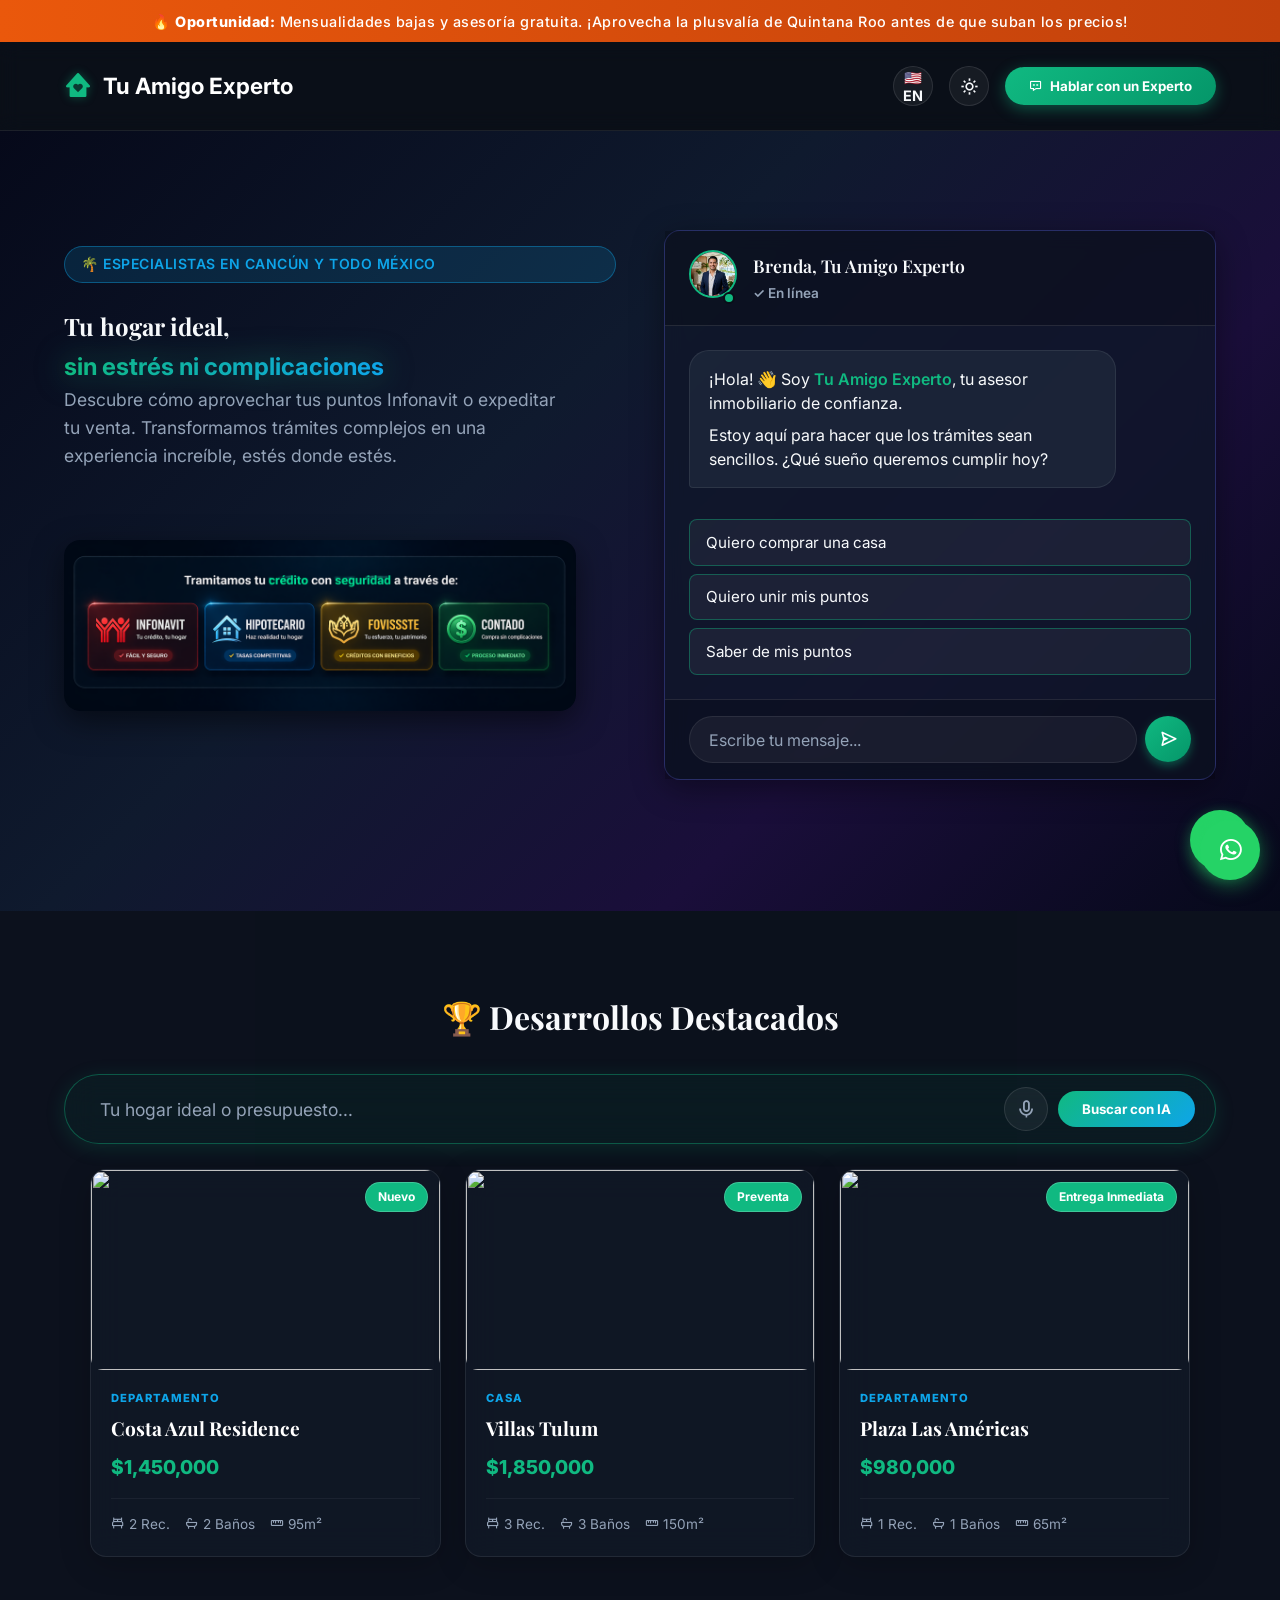
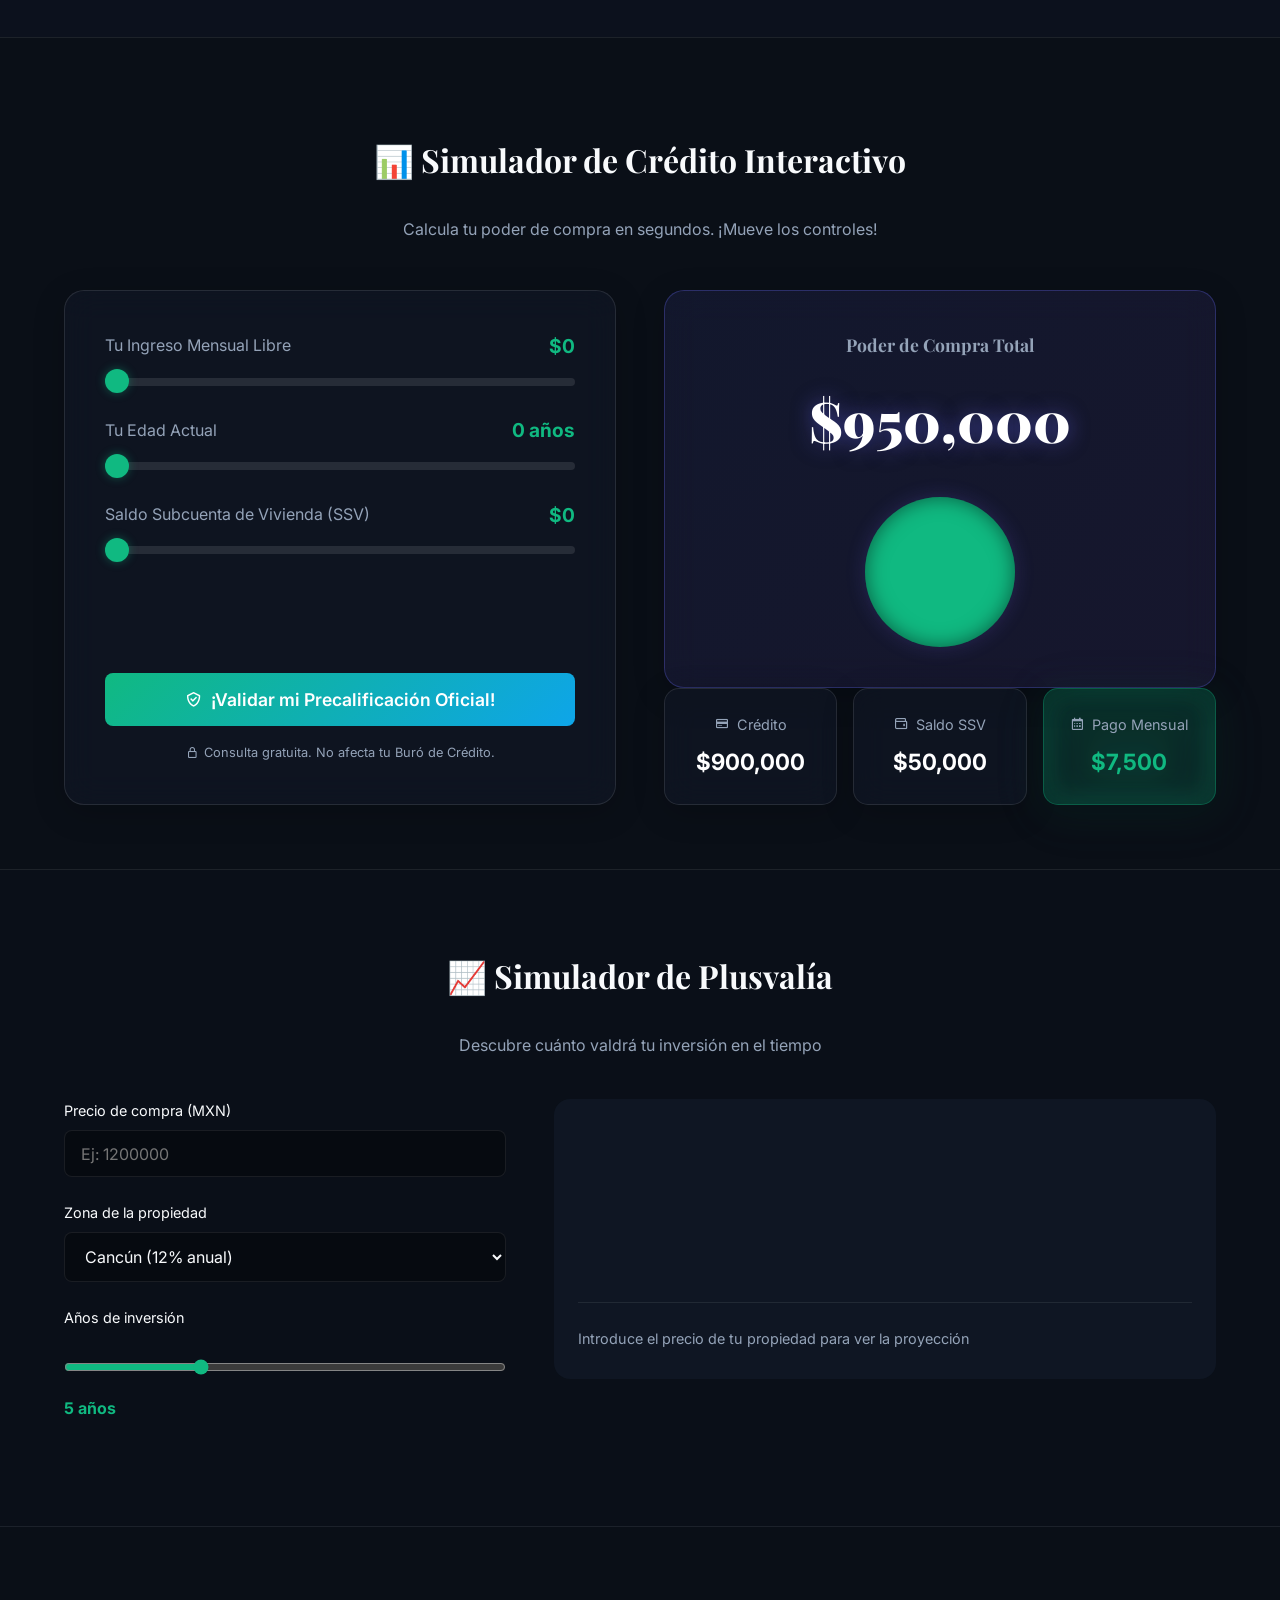
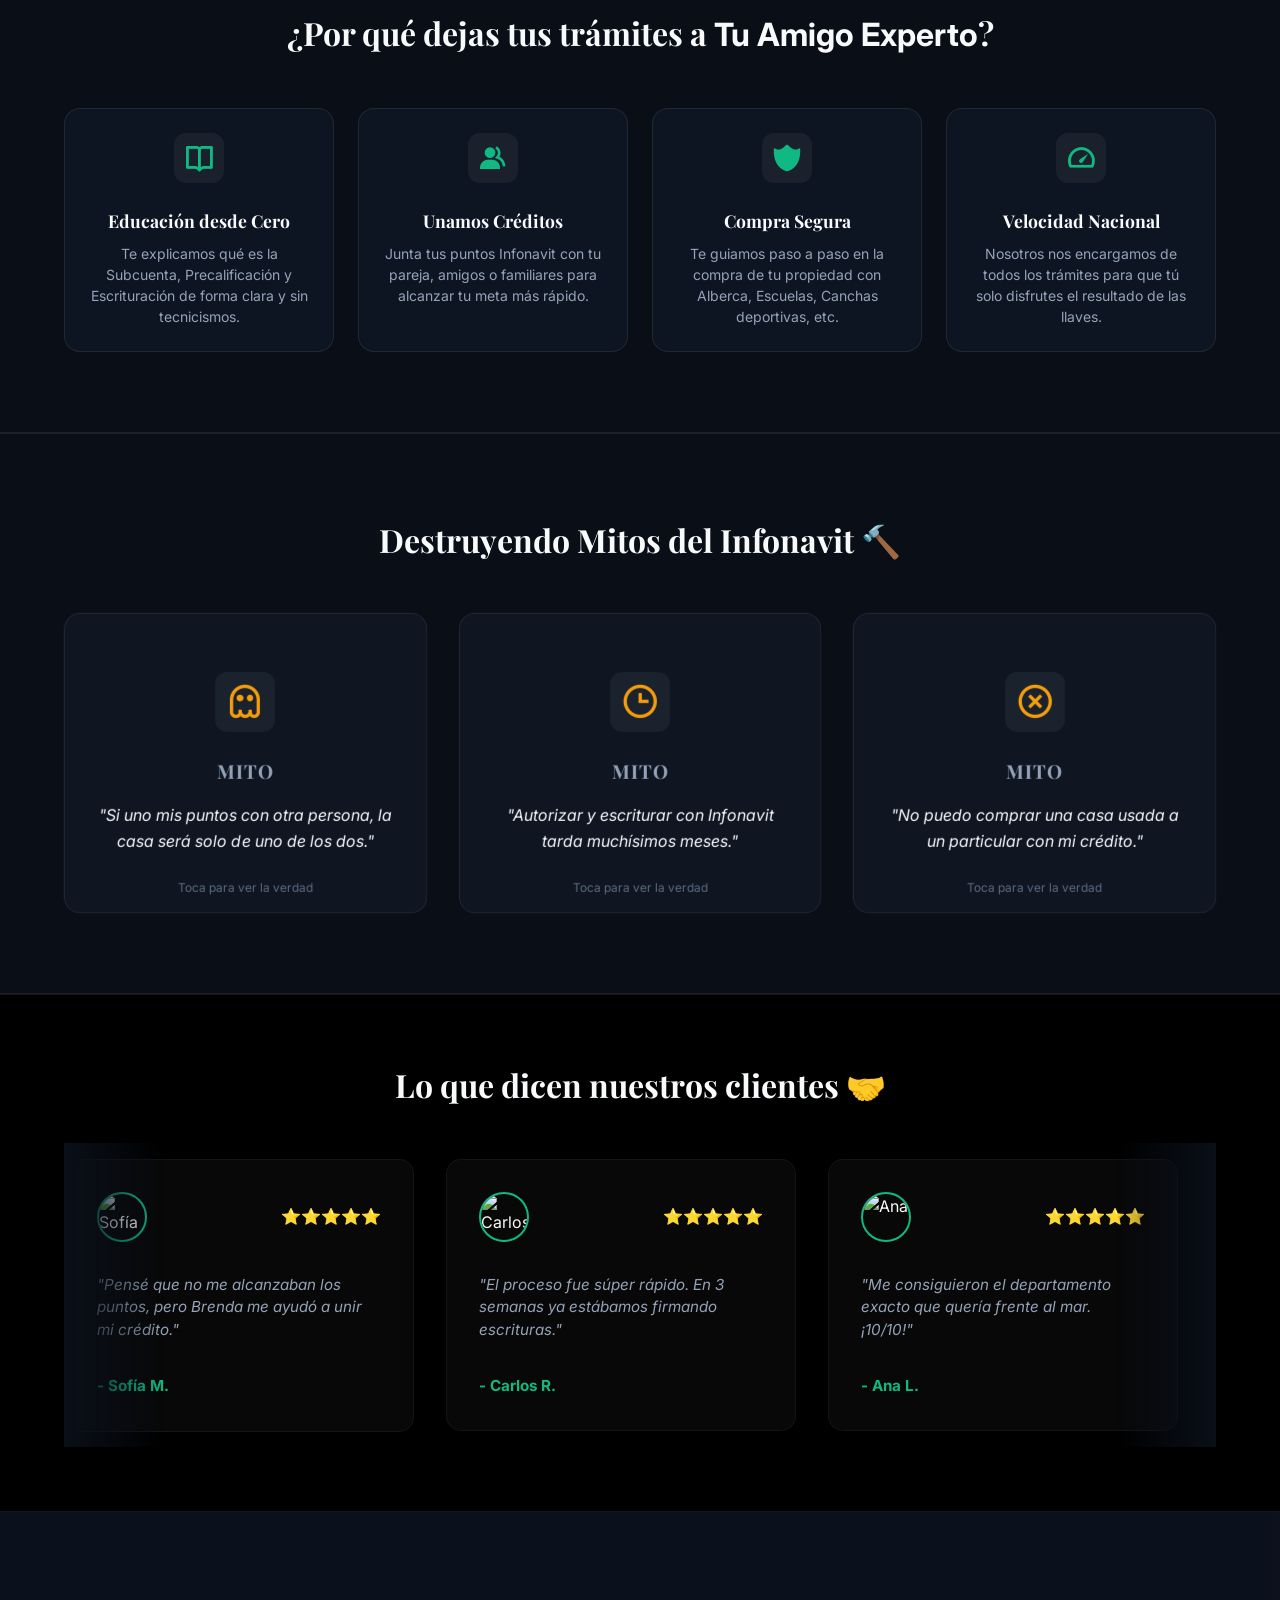
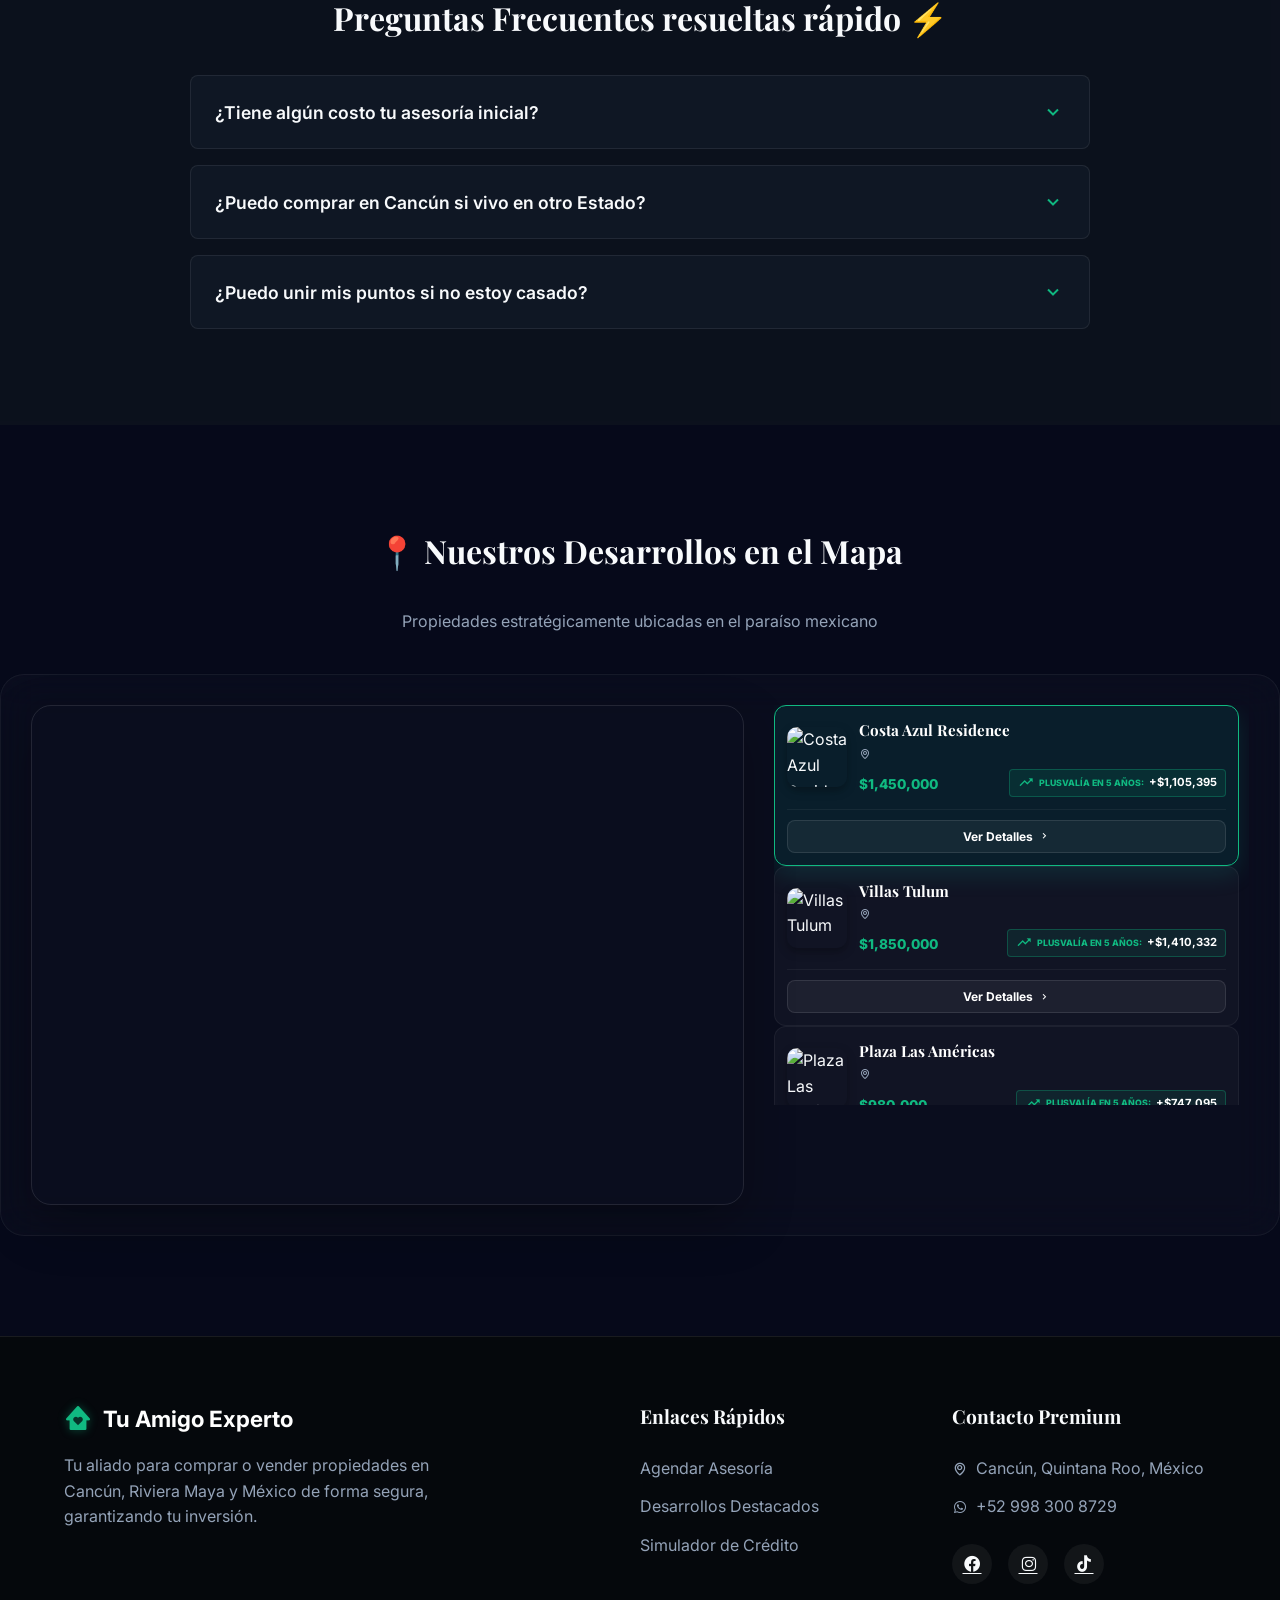
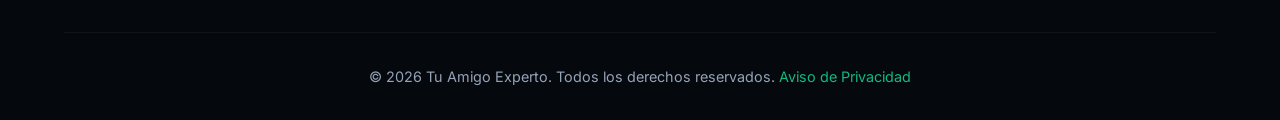
==== commit 049d5e44: "Add files via upload" ====
--- a/index.html
+++ b/index.html
@@ -7,8 +7,8 @@
     <meta http-equiv="Pragma" content="no-cache">
     <meta http-equiv="Expires" content="0">
     <meta name="viewport" content="width=device-width, initial-scale=1.0, maximum-scale=5.0">
-    <title>Tu Amigo Experto - CMS Edition</title>
-
+    <title>Asesor Inmobiliario en Cancún | Compra y Venta de Propiedades</title>
+    <meta name="google-site-verification" content="hLuLl7JX_cio_4A3GAyExghkXxI7UXEibq9tXb30V7k" />
 
     <!-- PWA / App Integrations -->
     <link rel="manifest" href="manifest.json">
@@ -19,7 +19,9 @@
     <meta name="apple-mobile-web-app-title" content="Amigo Experto">
 
     <meta name="description"
-        content="Guía experta en Infonavit y venta de terceros. Te ayudamos a comprar o vender tu propiedad en Cancún y todo México de manera sencilla y segura.">
+        content="Encuentra las mejores casas y departamentos en Cancún. Asesoría experta en crédito Infonavit y venta de propiedades de terceros. ¡Tu hogar ideal sin complicaciones!">
+    <meta name="keywords"
+        content="Inmobiliaria Cancún, comprar casa Cancún, asesor inmobiliario Quintana Roo, Infonavit Cancún, venta de casas Cancún">
     <!-- Google Fonts -->
     <link rel="preconnect" href="https://fonts.googleapis.com">
     <link rel="preconnect" href="https://fonts.gstatic.com" crossorigin>
@@ -489,19 +491,19 @@
     <!-- Logic moved to app-master.js -->
 
     <script>
-    document.addEventListener('DOMContentLoaded', function() {
-        // El botón + llama directamente a la función maestra
-        var btnNuevo = document.getElementById('btnNuevoFracc');
-        if (btnNuevo) {
-            btnNuevo.onclick = function() {
-                if(typeof window.addNewPropertyComplex === 'function') {
-                    window.addNewPropertyComplex();
-                } else {
-                    console.error('addNewPropertyComplex not found');
-                }
-            };
-        }
-    });
+        document.addEventListener('DOMContentLoaded', function () {
+            // El botón + llama directamente a la función maestra
+            var btnNuevo = document.getElementById('btnNuevoFracc');
+            if (btnNuevo) {
+                btnNuevo.onclick = function () {
+                    if (typeof window.addNewPropertyComplex === 'function') {
+                        window.addNewPropertyComplex();
+                    } else {
+                        console.error('addNewPropertyComplex not found');
+                    }
+                };
+            }
+        });
     </script>
 
     <div class="urgency-banner">
@@ -512,7 +514,8 @@
     <canvas id="bgCanvas" class="background-effects"></canvas>
 
     <nav class="navbar">
-        <div class="logo" data-onclick-fix="true" ondblclick="var m=document.getElementById('adminModal');if(m){m.classList.add('active');var k=document.getElementById('adminKey');if(k){k.value='';k.focus()}}">
+        <div class="logo" data-onclick-fix="true"
+            ondblclick="var m=document.getElementById('adminModal');if(m){m.classList.add('active');var k=document.getElementById('adminKey');if(k){k.value='';k.focus()}}">
             <i class='bx bxs-home-heart'></i>
             <span>Tu Amigo Experto</span>
         </div>
@@ -531,7 +534,8 @@
             <button class="theme-toggle" id="themeToggle" title="Cambiar Tema">
                 <i class='bx bx-sun'></i>
             </button>
-            <button class="nav-cta" onclick="openLeadModal()" data-i18n="nav_cta"><i class='bx bx-message-dots'></i> Hablar con un Experto</button>
+            <button class="nav-cta" onclick="openLeadModal()" data-i18n="nav_cta"><i class='bx bx-message-dots'></i>
+                Hablar con un Experto</button>
         </div>
     </nav>
 
@@ -544,11 +548,14 @@
                 style="position:absolute;inset:0;background:linear-gradient(135deg,#06091a 0%,#0f1a2e 40%,#1a0e3a 70%,#06091a 100%);z-index:0;pointer-events:none;">
             </div>
 
-<div class="section-container hero-grid">
+            <div class="section-container hero-grid">
                 <div class="hero-info" data-aos="fade-right" data-aos-duration="1000">
                     <span class="badge" data-i18n="hero_badge">🌴 Especialistas en Cancún y Todo México</span>
-                    <h1 id="heroTitle" data-i18n="hero_title">Tu hogar ideal, <br><span class="highlight">sin estrés ni complicaciones</span></h1>
-                    <p class="subtitle" data-i18n="hero_subtitle">Descubre cómo aprovechar tus puntos Infonavit o expeditar tu venta. Transformamos trámites complejos en una experiencia increíble, estés donde estés.</p>
+                    <h1 id="heroTitle" data-i18n="hero_title">Tu hogar ideal, <br><span class="highlight">sin estrés ni
+                            complicaciones</span></h1>
+                    <p class="subtitle" data-i18n="hero_subtitle">Descubre cómo aprovechar tus puntos Infonavit o
+                        expeditar tu venta. Transformamos trámites complejos en una experiencia increíble, estés donde
+                        estés.</p>
                     <div class="credit-banner">
                         <img src="assets/img/creditos-banner.png" alt="Créditos">
                     </div>
@@ -558,77 +565,85 @@
                     <div class="chat-container">
                         <div class="chat-header">
                             <div class="avatar">
-                                <img src="assets/img/avatar.png" alt="Juan">
+                                <img src="assets/img/avatar.png" alt="Brenda">
                                 <div class="status-dot"></div>
                             </div>
                             <div class="agent-info">
-                                <h2 data-i18n="chat_name_full">Juan, Tu Amigo Experto</h2>
+                                <h2 data-i18n="chat_name_full">Brenda, Tu Amigo Experto</h2>
                                 <span class="status-text" data-i18n="chat_status">✓ En línea</span>
                             </div>
                         </div>
                         <div class="chat-messages" id="chatMessages">
                             <div class="message bot">
-                                <p>¡Hola! 👋 Soy <strong>Tu Amigo Experto</strong>, tu asesor inmobiliario de confianza.</p>
-                                <p>Estoy aquí para hacer que los trámites sean sencillos. ¿Qué sueño queremos cumplir hoy?</p>
+                                <p>¡Hola! 👋 Soy <strong>Tu Amigo Experto</strong>, tu asesor inmobiliario de confianza.
+                                </p>
+                                <p>Estoy aquí para hacer que los trámites sean sencillos. ¿Qué sueño queremos cumplir
+                                    hoy?</p>
                             </div>
-                            <div class="options-wrapper" style="display:flex;flex-direction:column;gap:8px;margin-top:15px;">
-                                <button class="option-btn" type="button" data-i18n="chat_opt_1">Quiero comprar una casa</button>
-                                <button class="option-btn" type="button" data-i18n="chat_opt_2">Quiero unir mis puntos</button>
-                                <button class="option-btn" type="button" data-i18n="chat_opt_3">Saber de mis puntos</button>
+                            <div class="options-wrapper"
+                                style="display:flex;flex-direction:column;gap:8px;margin-top:15px;">
+                                <button class="option-btn" type="button" data-i18n="chat_opt_1">Quiero comprar una
+                                    casa</button>
+                                <button class="option-btn" type="button" data-i18n="chat_opt_2">Quiero unir mis
+                                    puntos</button>
+                                <button class="option-btn" type="button" data-i18n="chat_opt_3">Saber de mis
+                                    puntos</button>
                             </div>
                         </div>
                         <div class="chat-input-area">
                             <form id="chatForm" onsubmit="return false;">
-                                <input type="text" id="userInput" placeholder="Escribe tu mensaje..." autocomplete="off" onkeypress="if(event.key==='Enter')sendChatMessage()">
-                                <button type="submit" id="sendBtn" onclick="sendChatMessage()"><i class='bx bx-send'></i></button>
+                                <input type="text" id="userInput" placeholder="Escribe tu mensaje..." autocomplete="off"
+                                    onkeypress="if(event.key==='Enter')sendChatMessage()">
+                                <button type="submit" id="sendBtn" onclick="sendChatMessage()"><i
+                                        class='bx bx-send'></i></button>
                             </form>
                         </div>
                     </div>
                 </div>
             </div>
         </section>
-    </script>
-    
-    <script>
-    // GLOBAL handleOptionClick function
-    window.handleOptionClick = function(text) {
-        var messages = document.getElementById('chatMessages');
-        if (!messages) return;
-        
-        // Add user message
-        var userMsg = document.createElement('div');
-        userMsg.className = 'message user';
-        userMsg.textContent = text;
-        messages.appendChild(userMsg);
-        
-        // Remove options after selection
-        var optionsWrapper = messages.querySelector('.options-wrapper');
-        if (optionsWrapper) optionsWrapper.remove();
-        
-        messages.scrollTop = messages.scrollHeight;
-        
-        // Show typing indicator
-        var typing = document.createElement('div');
-        typing.className = 'typing-indicator';
-        typing.innerHTML = '<span>•</span><span>•</span><span>•</span>';
-        messages.appendChild(typing);
-        messages.scrollTop = messages.scrollHeight;
-        
-        // Simulate bot response after 1.5 second
-        setTimeout(function() {
-            var typingInd = messages.querySelector('.typing-indicator');
-            if (typingInd) typingInd.remove();
-            
-            var botMsg = document.createElement('div');
-            botMsg.className = 'message bot';
-            botMsg.innerHTML = window.getBotResponse(text);
-            messages.appendChild(botMsg);
-            messages.scrollTop = messages.scrollHeight;
-        }, 1500);
-    };
-    </script>
-    
-    <!-- 5. Properties (Desire) -->
+        </script>
+
+        <script>
+            // GLOBAL handleOptionClick function
+            window.handleOptionClick = function (text) {
+                var messages = document.getElementById('chatMessages');
+                if (!messages) return;
+
+                // Add user message
+                var userMsg = document.createElement('div');
+                userMsg.className = 'message user';
+                userMsg.textContent = text;
+                messages.appendChild(userMsg);
+
+                // Remove options after selection
+                var optionsWrapper = messages.querySelector('.options-wrapper');
+                if (optionsWrapper) optionsWrapper.remove();
+
+                messages.scrollTop = messages.scrollHeight;
+
+                // Show typing indicator
+                var typing = document.createElement('div');
+                typing.className = 'typing-indicator';
+                typing.innerHTML = '<span>•</span><span>•</span><span>•</span>';
+                messages.appendChild(typing);
+                messages.scrollTop = messages.scrollHeight;
+
+                // Simulate bot response after 1.5 second
+                setTimeout(function () {
+                    var typingInd = messages.querySelector('.typing-indicator');
+                    if (typingInd) typingInd.remove();
+
+                    var botMsg = document.createElement('div');
+                    botMsg.className = 'message bot';
+                    botMsg.innerHTML = window.getBotResponse(text);
+                    messages.appendChild(botMsg);
+                    messages.scrollTop = messages.scrollHeight;
+                }, 1500);
+            };
+        </script>
+
+        <!-- 5. Properties (Desire) -->
         <section id="propiedades" class="properties-section" data-aos="fade-up" data-aos-duration="800">
             <div class="section-container">
                 <h2 class="section-title">🏆 Desarrollos Destacados</h2>
@@ -637,8 +652,8 @@
                 <div class="ai-matchmaker">
                     <div class="ai-matchmaker-inner glass-panel">
                         <i class='bx bx-sparkles ai-icon'></i>
-                        <input type="text" id="aiSearchInput" data-i18n-placeholder="search_placeholder" placeholder="Tu hogar ideal o presupuesto..."
-                            autocomplete="off">
+                        <input type="text" id="aiSearchInput" data-i18n-placeholder="search_placeholder"
+                            placeholder="Tu hogar ideal o presupuesto..." autocomplete="off">
                         <button id="aiVoiceBtn" class="ai-voice-btn" onclick="startVoiceRecognition()"
                             title="Buscar con voz">
                             <i class='bx bx-microphone'></i>
@@ -700,11 +715,20 @@
                     </div>
                     <!-- Botón flotante para agregar nuevo desarrollo (solo admin) -->
                     <style>
-                    #adminActionBtns { display:flex !important; gap:10px !important; margin-top:15px !important; }
-                    #adminActionBtns button { margin-right:10px !important; }
+                        #adminActionBtns {
+                            display: flex !important;
+                            gap: 10px !important;
+                            margin-top: 15px !important;
+                        }
+
+                        #adminActionBtns button {
+                            margin-right: 10px !important;
+                        }
                     </style>
-                    <div id="masterAdminAddBtn" style="display:none; position:fixed; bottom:30px; right:30px; z-index:9999;">
-                        <button style="width:70px;height:70px;border-radius:50%;background:linear-gradient(135deg,#6366f1,#8b5cf6);border:none;color:white;font-size:32px;cursor:pointer;box-shadow:0 4px 20px rgba(99,102,241,0.5);">+</button>
+                    <div id="masterAdminAddBtn"
+                        style="display:none; position:fixed; bottom:30px; right:30px; z-index:9999;">
+                        <button
+                            style="width:70px;height:70px;border-radius:50%;background:linear-gradient(135deg,#6366f1,#8b5cf6);border:none;color:white;font-size:32px;cursor:pointer;box-shadow:0 4px 20px rgba(99,102,241,0.5);">+</button>
                     </div>
                 </div>
             </div>
@@ -714,7 +738,8 @@
         <section class="simulator-section" data-aos="fade-up" data-aos-duration="800" id="simulador">
             <div class="section-container">
                 <h2 class="section-title" data-i18n="sim_title">📊 Simulador de Crédito Interactivo</h2>
-                <p class="section-subtitle" data-i18n="sim_subtitle">Calcula tu poder de compra en segundos. ¡Mueve los controles!</p>
+                <p class="section-subtitle" data-i18n="sim_subtitle">Calcula tu poder de compra en segundos. ¡Mueve los
+                    controles!</p>
 
                 <div class="simulador-grid">
                     <!-- Controles (Sliders) -->
@@ -820,7 +845,8 @@
                     <div class="plusvalia-result" id="pvResult">
                         <div id="pvChart" class="pv-bars"></div>
                         <div class="pv-summary" id="pvSummary">
-                            <p style="color:var(--text-muted);" data-i18n="pv_summary_init">Introduce el precio de tu propiedad para ver la proyección</p>
+                            <p style="color:var(--text-muted);" data-i18n="pv_summary_init">Introduce el precio de tu
+                                propiedad para ver la proyección</p>
                         </div>
                     </div>
                 </div>
@@ -830,30 +856,35 @@
         <!-- 4. Value Proposition (Features Band - Logic) -->
         <section class="value-prop-section" data-aos="fade-up" data-aos-duration="800">
             <div class="section-container">
-                <h2 class="section-title" data-i18n="feat_title">¿Por qué dejas tus trámites a <span>Tu Amigo Experto</span>?</h2>
+                <h2 class="section-title" data-i18n="feat_title">¿Por qué dejas tus trámites a <span>Tu Amigo
+                        Experto</span>?</h2>
                 <div class="features-grid">
                     <div class="feature-card">
                         <div class="icon-wrapper"><i class='bx bx-book-open'></i></div>
                         <h3 data-i18n="feat_1_title">Educación desde Cero</h3>
-                        <p data-i18n="feat_1_desc">Te explicamos qué es la Subcuenta, Precalificación y Escrituración de forma clara y sin
+                        <p data-i18n="feat_1_desc">Te explicamos qué es la Subcuenta, Precalificación y Escrituración de
+                            forma clara y sin
                             tecnicismos.</p>
                     </div>
                     <div class="feature-card">
                         <div class="icon-wrapper"><i class='bx bxs-group'></i></div>
                         <h3 data-i18n="feat_2_title">Unamos Créditos</h3>
-                        <p data-i18n="feat_2_desc">Junta tus puntos Infonavit con tu pareja, amigos o familiares para alcanzar tu meta más
+                        <p data-i18n="feat_2_desc">Junta tus puntos Infonavit con tu pareja, amigos o familiares para
+                            alcanzar tu meta más
                             rápido.</p>
                     </div>
                     <div class="feature-card">
                         <div class="icon-wrapper"><i class='bx bxs-shield-alt-2'></i></div>
                         <h3 data-i18n="feat_3_title">Compra Segura</h3>
-                        <p data-i18n="feat_3_desc">Te guiamos paso a paso en la compra de tu propiedad con Alberca, Escuelas, Canchas
+                        <p data-i18n="feat_3_desc">Te guiamos paso a paso en la compra de tu propiedad con Alberca,
+                            Escuelas, Canchas
                             deportivas, etc.</p>
                     </div>
                     <div class="feature-card">
                         <div class="icon-wrapper"><i class='bx bx-tachometer'></i></div>
                         <h3 data-i18n="feat_4_title">Velocidad Nacional</h3>
-                        <p data-i18n="feat_4_desc">Nosotros nos encargamos de todos los trámites para que tú solo disfrutes el resultado de las
+                        <p data-i18n="feat_4_desc">Nosotros nos encargamos de todos los trámites para que tú solo
+                            disfrutes el resultado de las
                             llaves.</p>
                     </div>
                 </div>
@@ -869,13 +900,15 @@
                         <div class="myth-front">
                             <i class='bx bx-ghost'></i>
                             <h3 data-i18n="myth_tag">Mito</h3>
-                            <p data-i18n="myth_1_f">"Si uno mis puntos con otra persona, la casa será solo de uno de los dos."</p>
+                            <p data-i18n="myth_1_f">"Si uno mis puntos con otra persona, la casa será solo de uno de los
+                                dos."</p>
                             <span class="flip-hint" data-i18n="myth_hint">Toca para ver la verdad</span>
                         </div>
                         <div class="myth-back">
                             <i class='bx bx-check-shield'></i>
                             <h3 data-i18n="truth_tag">Verdad</h3>
-                            <p data-i18n="myth_1_t">¡Falso! Con <strong>Unamos Créditos</strong> ambos son dueños legales bajo la figura de Copropiedad. Tu inversión está 100% protegida.</p>
+                            <p data-i18n="myth_1_t">¡Falso! Con <strong>Unamos Créditos</strong> ambos son dueños
+                                legales bajo la figura de Copropiedad. Tu inversión está 100% protegida.</p>
                         </div>
                     </div>
                 </div>
@@ -891,7 +924,9 @@
                         <div class="myth-back">
                             <i class='bx bx-rocket'></i>
                             <h3 data-i18n="truth_tag">Verdad</h3>
-                            <p data-i18n="myth_2_t">¡Para nada! Nosotros agilizamos avalúos y gestión. Normalmente en <strong>3 a 5 semanas</strong> ya te estamos entregando tus llaves.</p>
+                            <p data-i18n="myth_2_t">¡Para nada! Nosotros agilizamos avalúos y gestión. Normalmente en
+                                <strong>3 a 5 semanas</strong> ya te estamos entregando tus llaves.
+                            </p>
                         </div>
                     </div>
                 </div>
@@ -901,13 +936,16 @@
                         <div class="myth-front">
                             <i class='bx bx-x-circle'></i>
                             <h3 data-i18n="myth_tag">Mito</h3>
-                            <p data-i18n="myth_3_f">"No puedo comprar una casa usada a un particular con mi crédito."</p>
+                            <p data-i18n="myth_3_f">"No puedo comprar una casa usada a un particular con mi crédito."
+                            </p>
                             <span class="flip-hint" data-i18n="myth_hint">Toca para ver la verdad</span>
                         </div>
                         <div class="myth-back">
                             <i class='bx bx-home-heart'></i>
                             <h3 data-i18n="truth_tag">Verdad</h3>
-                            <p data-i18n="myth_3_t">¡Claro que puedes! Nosotros somos expertos en <strong>Venta de Terceros</strong>. Nos aseguramos de destrabar los trámites para que la compra sea legal y segura.</p>
+                            <p data-i18n="myth_3_t">¡Claro que puedes! Nosotros somos expertos en <strong>Venta de
+                                    Terceros</strong>. Nos aseguramos de destrabar los trámites para que la compra sea
+                                legal y segura.</p>
                         </div>
                     </div>
                 </div>
@@ -916,7 +954,8 @@
 
         <!-- 6. Testimonial (Social Proof Marquee) -->
         <section class="testimonial-section" data-aos="zoom-in" data-aos-duration="800">
-            <h2 class="section-title" data-i18n="test_title" style="margin-bottom: 2rem;">Lo que dicen nuestros clientes 🤝</h2>
+            <h2 class="section-title" data-i18n="test_title" style="margin-bottom: 2rem;">Lo que dicen nuestros clientes
+                🤝</h2>
             <div class="marquee-container">
                 <div class="marquee-track">
                     <!-- Original -->
@@ -926,7 +965,8 @@
                                 alt="Sofía" class="test-img-small">
                             <div class="stars">⭐⭐⭐⭐⭐</div>
                         </div>
-                        <p data-i18n="test_1_txt">"Pensé que no me alcanzaban los puntos, pero Juan me ayudó a unir mi crédito."</p>
+                        <p data-i18n="test_1_txt">"Pensé que no me alcanzaban los puntos, pero Brenda me ayudó a unir mi
+                            crédito."</p>
                         <strong data-i18n="test_1_name">- Sofía M.</strong>
                     </div>
                     <!-- New ones -->
@@ -936,7 +976,8 @@
                                 alt="Carlos" class="test-img-small">
                             <div class="stars">⭐⭐⭐⭐⭐</div>
                         </div>
-                        <p data-i18n="test_2_txt">"El proceso fue súper rápido. En 3 semanas ya estábamos firmando escrituras."</p>
+                        <p data-i18n="test_2_txt">"El proceso fue súper rápido. En 3 semanas ya estábamos firmando
+                            escrituras."</p>
                         <strong data-i18n="test_2_name">- Carlos R.</strong>
                     </div>
                     <div class="test-card glass-panel">
@@ -945,7 +986,8 @@
                                 alt="Ana" class="test-img-small">
                             <div class="stars">⭐⭐⭐⭐⭐</div>
                         </div>
-                        <p data-i18n="test_3_txt">"Me consiguieron el departamento exacto que quería frente al mar. ¡10/10!"</p>
+                        <p data-i18n="test_3_txt">"Me consiguieron el departamento exacto que quería frente al mar.
+                            ¡10/10!"</p>
                         <strong data-i18n="test_3_name">- Ana L.</strong>
                     </div>
                     <div class="test-card glass-panel">
@@ -954,7 +996,8 @@
                                 alt="Miguel" class="test-img-small">
                             <div class="stars">⭐⭐⭐⭐⭐</div>
                         </div>
-                        <p data-i18n="test_4_txt">"Vendieron mi casa en tiempo récord y sin vueltas legales. Excelente servicio."</p>
+                        <p data-i18n="test_4_txt">"Vendieron mi casa en tiempo récord y sin vueltas legales. Excelente
+                            servicio."</p>
                         <strong data-i18n="test_4_name">- Miguel A.</strong>
                     </div>
                     <!-- Cloned for seamless loop -->
@@ -964,7 +1007,8 @@
                                 alt="Sofía" class="test-img-small">
                             <div class="stars">⭐⭐⭐⭐⭐</div>
                         </div>
-                        <p data-i18n="test_1_txt">"Pensé que no me alcanzaban los puntos, pero Juan me ayudó a unir mi crédito."</p>
+                        <p data-i18n="test_1_txt">"Pensé que no me alcanzaban los puntos, pero Brenda me ayudó a unir mi
+                            crédito."</p>
                         <strong data-i18n="test_1_name">- Sofía M.</strong>
                     </div>
                     <div class="test-card glass-panel">
@@ -973,7 +1017,8 @@
                                 alt="Carlos" class="test-img-small">
                             <div class="stars">⭐⭐⭐⭐⭐</div>
                         </div>
-                        <p data-i18n="test_2_txt">"El proceso fue súper rápido. En 3 semanas ya estábamos firmando escrituras."</p>
+                        <p data-i18n="test_2_txt">"El proceso fue súper rápido. En 3 semanas ya estábamos firmando
+                            escrituras."</p>
                         <strong data-i18n="test_2_name">- Carlos R.</strong>
                     </div>
                 </div>
@@ -990,7 +1035,8 @@
                         <i class='bx bx-chevron-down'></i>
                     </button>
                     <div class="faq-answer">
-                        <p data-i18n="faq_a1"><strong>¡Absolutamente ninguno!</strong> Mi primer objetivo es analizar tu caso, ver tus
+                        <p data-i18n="faq_a1"><strong>¡Absolutamente ninguno!</strong> Mi primer objetivo es analizar tu
+                            caso, ver tus
                             puntos y trazarte un plan. Solo ganamos si tú logras comprar o vender tu casa de forma
                             exitosa.</p>
                     </div>
@@ -1001,7 +1047,8 @@
                         <i class='bx bx-chevron-down'></i>
                     </button>
                     <div class="faq-answer">
-                        <p data-i18n="faq_a2">¡Por supuesto! De hecho, nuestro fuerte es ayudar a personas de todo México a invertir en el
+                        <p data-i18n="faq_a2">¡Por supuesto! De hecho, nuestro fuerte es ayudar a personas de todo
+                            México a invertir en el
                             paraíso. Nosotros coordinamos los trámites a distancia para que tú solo vengas a disfrutar
                             tu nueva casa.</p>
                     </div>
@@ -1012,7 +1059,8 @@
                         <i class='bx bx-chevron-down'></i>
                     </button>
                     <div class="faq-answer">
-                        <p data-i18n="faq_a3">¡Sí! Ya no es necesario estar casados. Puedes unir tu crédito con un familiar (padres,
+                        <p data-i18n="faq_a3">¡Sí! Ya no es necesario estar casados. Puedes unir tu crédito con un
+                            familiar (padres,
                             hermanos) o un amigo(a) y comprar juntos una mejor propiedad dividiendo los gastos.</p>
                     </div>
                 </div>
@@ -1049,7 +1097,7 @@
         </div>
     </div>
     <!-- FIN POPUP EXIT INTENT -->
-    <a href="https://wa.me/529983008729?text=Hola%20Juan%2C%20vi%20tu%20sitio%20y%20me%20gustar%C3%ADa%20saber%20m%C3%A1s%20sobre%2C%20las%20propiedades."
+    <a href="https://wa.me/529983555437?text=Hola%20Brenda%2C%20vi%20tu%20sitio%20y%20me%20gustar%C3%ADa%20saber%20m%C3%A1s%20sobre%2C%20las%20propiedades."
         target="_blank" id="whatsappBtn"
         style="position:fixed;bottom:20px;right:20px;background:#25d366;color:white;width:60px;height:60px;border-radius:50%;display:flex;align-items:center;justify-content:center;font-size:1.8rem;box-shadow:0 4px 20px rgba(37,211,102,0.5);z-index:9001;text-decoration:none;animation:pulse 2s infinite;">
         <i class='bx bxl-whatsapp'></i>
@@ -1060,10 +1108,11 @@
         <div class="section-container">
             <h2 class="section-title">📍 Nuestros Desarrollos en el Mapa</h2>
             <p class="section-subtitle">Propiedades estratégicamente ubicadas en el paraíso mexicano</p>
-            
+
             <div class="map-layout">
                 <div class="map-display">
-                    <iframe id="masterMapIframe" src="" style="width:100%; height:100%; border:0;" allowfullscreen loading="lazy"></iframe>
+                    <iframe id="masterMapIframe" src="" style="width:100%; height:100%; border:0;" allowfullscreen
+                        loading="lazy"></iframe>
                 </div>
                 <div class="map-sidebar">
                     <div class="map-property-list" id="masterMapPropertyList">
@@ -1082,7 +1131,8 @@
                     <i class='bx bxs-home-heart'></i>
                     <span data-i18n="footer_brand">Tu Amigo Experto</span>
                 </div>
-                <p data-i18n="footer_desc">Tu aliado para comprar o vender propiedades en Cancún, Riviera Maya y México de forma segura,
+                <p data-i18n="footer_desc">Tu aliado para comprar o vender propiedades en Cancún, Riviera Maya y México
+                    de forma segura,
                     garantizando tu inversión.</p>
             </div>
             <div class="footer-links">
@@ -1091,7 +1141,8 @@
                     <li><a href="#" onclick="openLeadModal()" data-i18n="link_advice">Agendar Asesoría</a></li>
                     <li><a href="#propiedades" data-i18n="link_props">Desarrollos Destacados</a></li>
                     <li><a href="#simulador"
-                            onclick="document.getElementById('simulador').scrollIntoView({behavior:'smooth'})" data-i18n="link_sim">Simulador
+                            onclick="document.getElementById('simulador').scrollIntoView({behavior:'smooth'})"
+                            data-i18n="link_sim">Simulador
                             de Crédito</a></li>
                 </ul>
             </div>
@@ -1127,7 +1178,7 @@
             <form id="leadForm" onsubmit="submitLead(event)">
                 <div class="form-group">
                     <label for="name">Nombre Completo</label>
-                    <input type="text" id="name" required placeholder="Ej. Juan Pérez">
+                    <input type="text" id="name" required placeholder="Ej. Brenda Lope">
                 </div>
                 <div class="form-group">
                     <label for="phone">Teléfono / WhatsApp</label>
@@ -1174,10 +1225,12 @@
                 <div class="prop-gallery">
                     <div class="prop-viewer-stage">
                         <div class="gallery-toggles">
-                            <button class="gallery-toggle-btn active" id="btnShowPhotos" onclick="window.switchPropView('photos')">
+                            <button class="gallery-toggle-btn active" id="btnShowPhotos"
+                                onclick="window.switchPropView('photos')">
                                 <i class='bx bx-images'></i> <span data-i18n="toggle_photos">Fotos</span>
                             </button>
-                            <button class="gallery-toggle-btn" id="btnShow360" onclick="window.switchPropView('360')" style="display:none;">
+                            <button class="gallery-toggle-btn" id="btnShow360" onclick="window.switchPropView('360')"
+                                style="display:none;">
                                 <i class='bx bx-cube-alt'></i> <span>Vista 360</span>
                             </button>
                             <button class="gallery-toggle-btn" id="btnShowMap" onclick="window.switchPropView('map')">
@@ -1231,7 +1284,8 @@
                         <button class="pm-cta" onclick="openLeadModal(); closePropertyModal();" style="flex:2;">
                             <i class='bx bxl-whatsapp'></i> Agendar Visita
                         </button>
-                        <button class="pm-cta" id="pmShareBtn" onclick="window.sharePropertyWhatsApp()" style="flex:1; background:var(--secondary); color:white;">
+                        <button class="pm-cta" id="pmShareBtn" onclick="window.sharePropertyWhatsApp()"
+                            style="flex:1; background:var(--secondary); color:white;">
                             <i class='bx bx-share-alt'></i> Compartir
                         </button>
                     </div>
@@ -1278,7 +1332,7 @@
             </video>
             <div class="pulse-ring"></div>
             <i class='bx bx-play-circle play-overlay'></i>
-            <span class="video-tooltip">¡Un mensaje de Juan!</span>
+            <span class="video-tooltip">¡Un mensaje de Brenda!</span>
         </div>
         <div class="video-expanded hidden" id="videoExpanded">
             <div class="video-expanded-header">
@@ -1300,9 +1354,9 @@
     <div class="wa-widget-container" id="waWidget">
         <div class="wa-bubble hidden" id="waBubble">
             <div class="wa-bubble-header">
-                <img src="assets/img/avatar.png" alt="Juan">
+                <img src="assets/img/avatar.png" alt="Brenda">
                 <div>
-                    <strong data-i18n="chat_name">Juan | Experto</strong>
+                    <strong data-i18n="chat_name">Brenda | Experto</strong>
                     <span data-i18n="chat_online">En línea ahora</span>
                 </div>
                 <i class='bx bx-x close-wa' onclick="closeWaBubble(event)"></i>
@@ -1311,9 +1365,9 @@
                 <p>¡Hola 👋! Tengo 5 minutos libres en la agenda. ¿Tienes alguna duda rápida sobre tus puntos o
                     desarrollos?</p>
             </div>
-            <a href="https://wa.me/529983008729?text=Hola%20Juan%2C%20estoy%20en%20tu%20p%C3%A1gina%20y%20me%20encantar%C3%ADa%20hacerte%20una%20pregunta%20r%C3%A1pida%20%F0%9F%A4%9D"
+            <a href="https://wa.me/529983555437?text=Hola%20Brenda%2C%20estoy%20en%20tu%20p%C3%A1gina%20y%20me%20encantar%C3%ADa%20hacerte%20una%20pregunta%20r%C3%A1pida%20%F0%9F%A4%9D"
                 target="_blank" class="wa-bubble-btn">
-                <i class='bx bxl-whatsapp'></i> Responder a Juan
+                <i class='bx bxl-whatsapp'></i> Responder a Brenda
             </a>
         </div>
         <button class="wa-fab" onclick="toggleWaBubble()">
@@ -1328,9 +1382,12 @@
             <p style="color:var(--text-muted); font-size: 0.85rem; margin-top: 10px;">Ingresa la clave de administrador
                 para habilitar edición.</p>
             <input type="password" id="adminKey" maxlength="4" placeholder="••••">
-            <button onclick="var k=document.getElementById('adminKey').value; if(k==7003){document.body.classList.add('editor-mode');sessionStorage.setItem('adminSession','true'); if(window.setupAdminAccess) window.setupAdminAccess(); document.getElementById('adminModal').classList.remove('active'); alert('EDITOR ACTIVADO');}else{alert('CLAVE INCORRECTA');}">Desbloquear</button>
-            <button onclick="sessionStorage.removeItem('adminSession'); location.reload();" style="background:#444; margin-top:5px;">Cerrar Sesión Actual</button>
-            <button onclick="closeAdminModal()" style="background:transparent; color: #888; font-size: 0.8rem; margin-top: 10px;">Cancelar</button>
+            <button
+                onclick="var k=document.getElementById('adminKey').value; if(k==7003){document.body.classList.add('editor-mode');sessionStorage.setItem('adminSession','true'); if(window.setupAdminAccess) window.setupAdminAccess(); document.getElementById('adminModal').classList.remove('active'); alert('EDITOR ACTIVADO');}else{alert('CLAVE INCORRECTA');}">Desbloquear</button>
+            <button onclick="sessionStorage.removeItem('adminSession'); location.reload();"
+                style="background:#444; margin-top:5px;">Cerrar Sesión Actual</button>
+            <button onclick="closeAdminModal()"
+                style="background:transparent; color: #888; font-size: 0.8rem; margin-top: 10px;">Cancelar</button>
         </div>
     </div>
 
@@ -1376,12 +1433,28 @@
     <script src="https://cdn.jsdelivr.net/npm/canvas-confetti@1.6.0/dist/confetti.browser.min.js"></script>
     <script src="https://unpkg.com/aos@2.3.1/dist/aos.js"></script>
     <script src="assets/js/app-master.js?v=13"></script>
-    
+
     <style>
-        .admin-field { margin-bottom: 15px; }
-        .admin-field label { display: block; font-size: 0.75rem; color: #888; margin-bottom: 5px; }
-        .admin-input { width: 100%; padding: 10px; background: rgba(255,255,255,0.05); border: 1px solid #444; border-radius: 8px; color: white; }
-
+        .admin-field {
+            margin-bottom: 15px;
+        }
+
+        .admin-field label {
+            display: block;
+            font-size: 0.75rem;
+            color: #888;
+            margin-bottom: 5px;
+        }
+
+        .admin-input {
+            width: 100%;
+            padding: 10px;
+            background: rgba(255, 255, 255, 0.05);
+            border: 1px solid #444;
+            border-radius: 8px;
+            color: white;
+        }
     </style>
 </body>
-</html>
+
+</html>
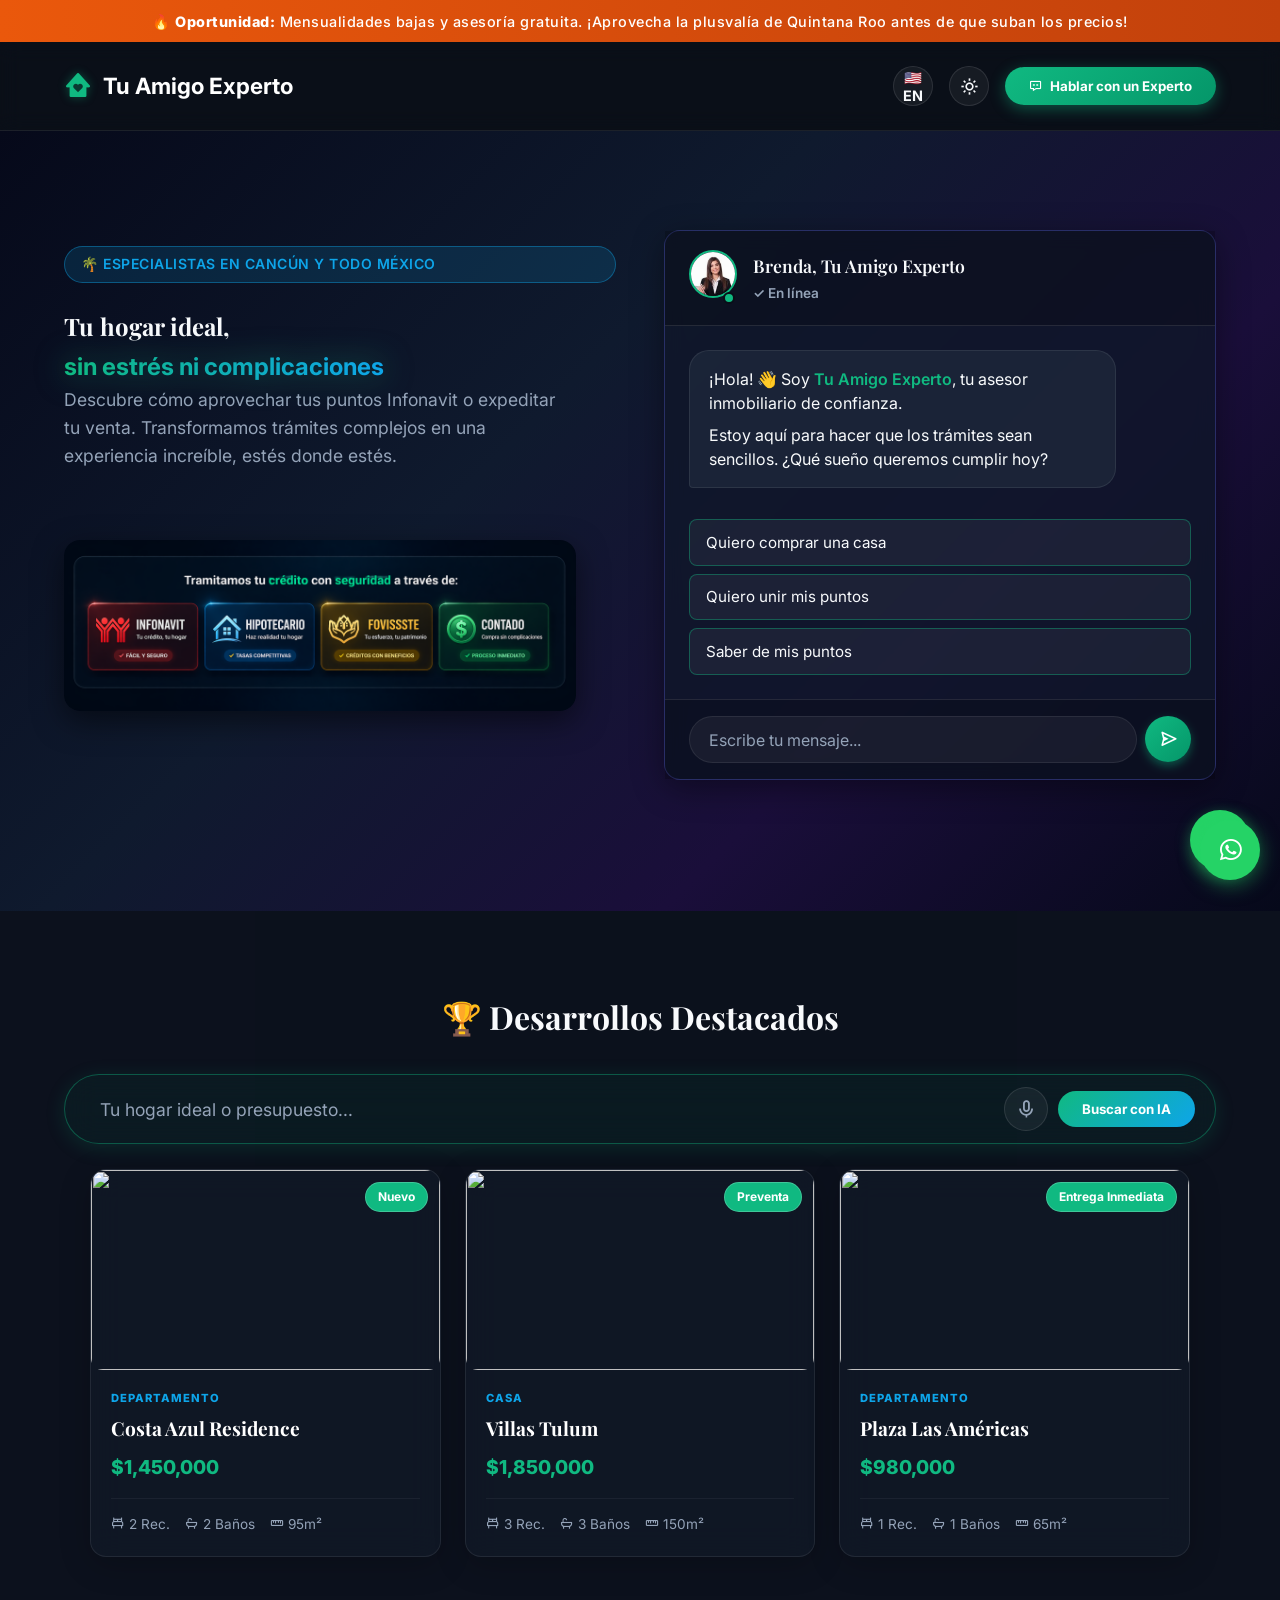
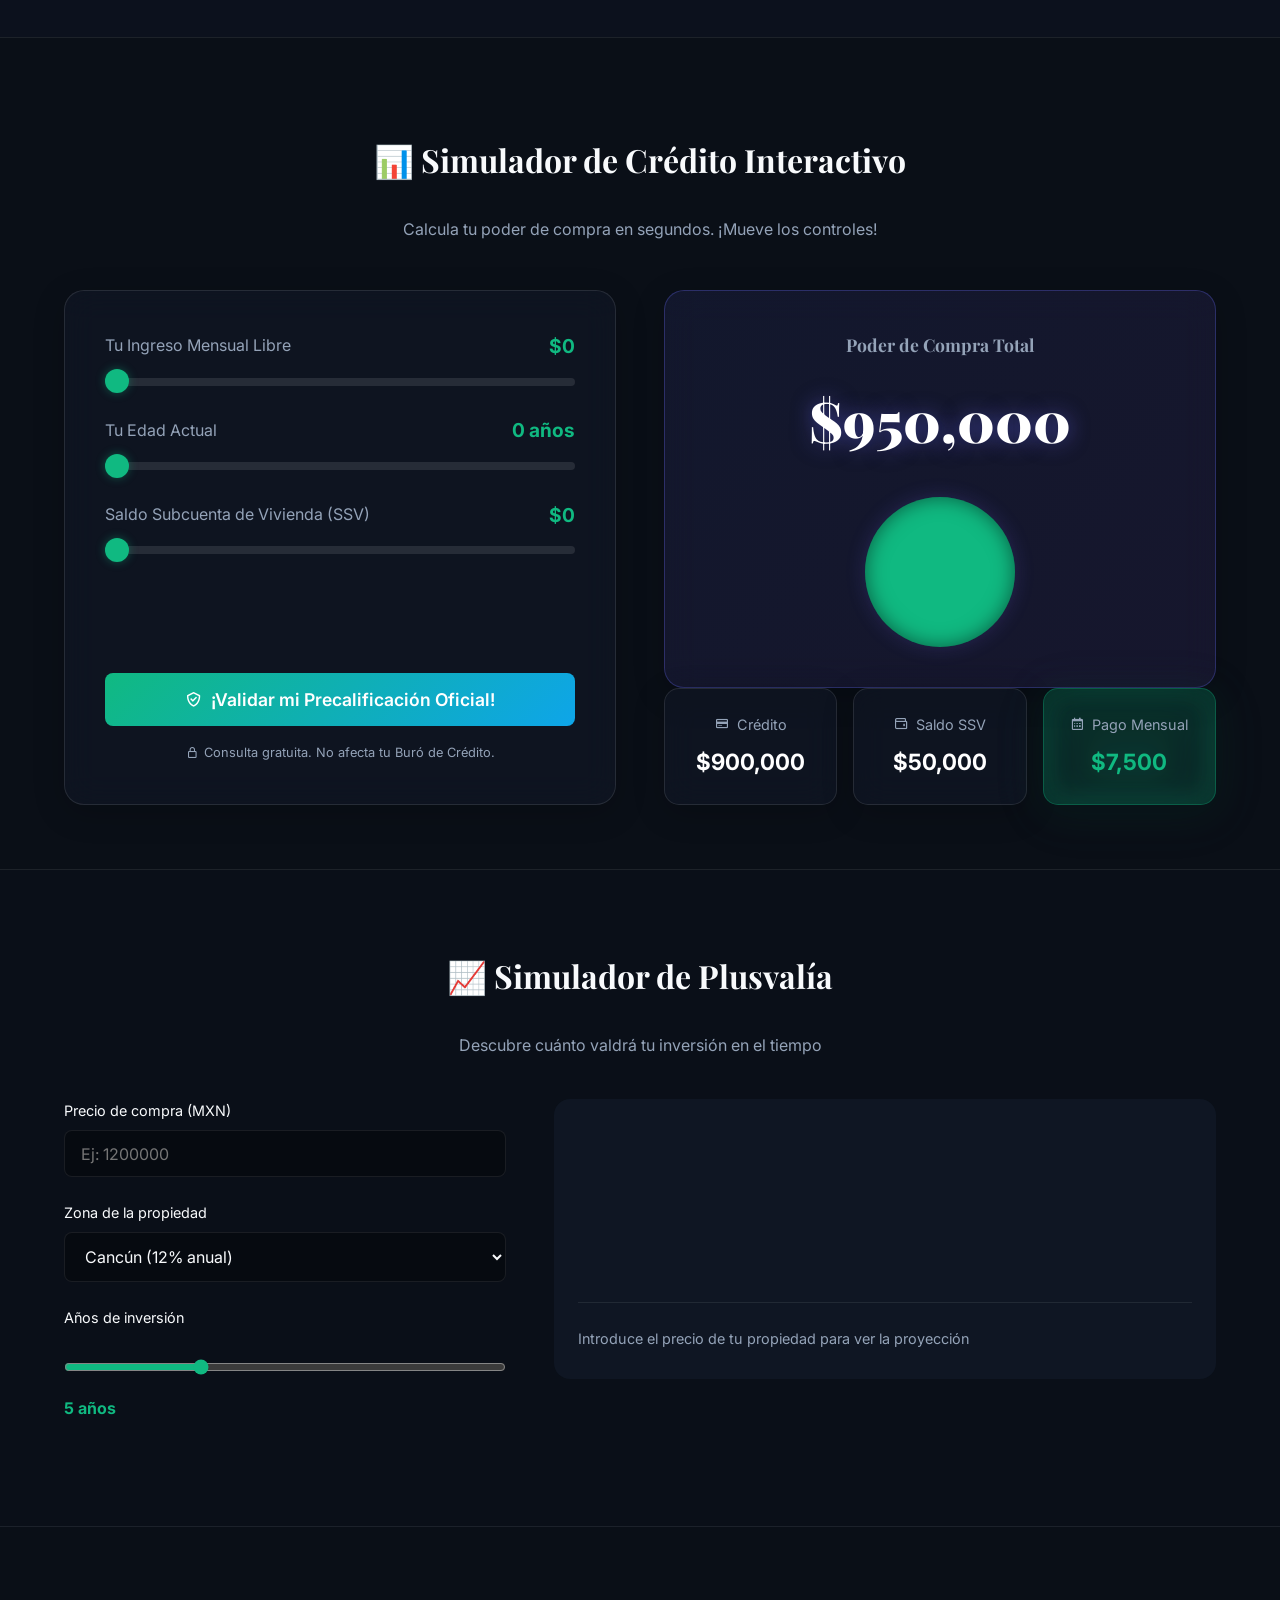
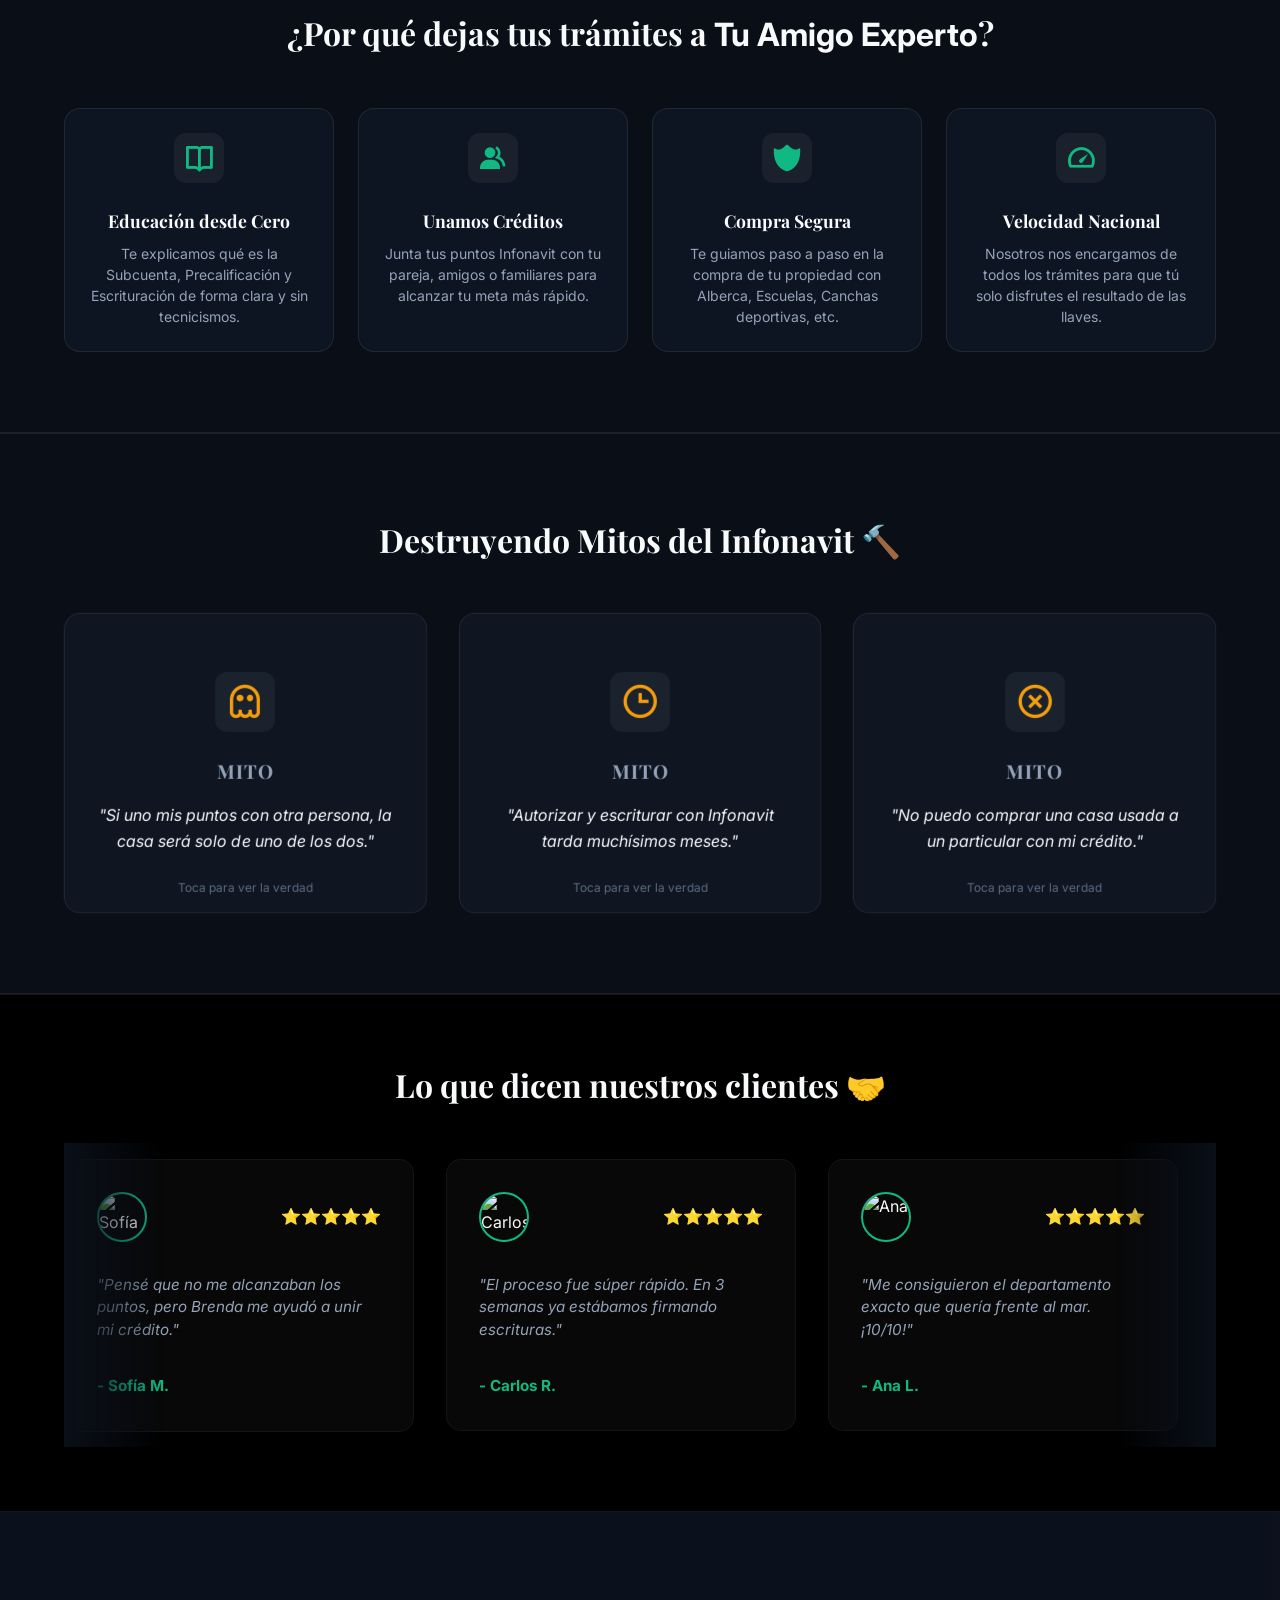
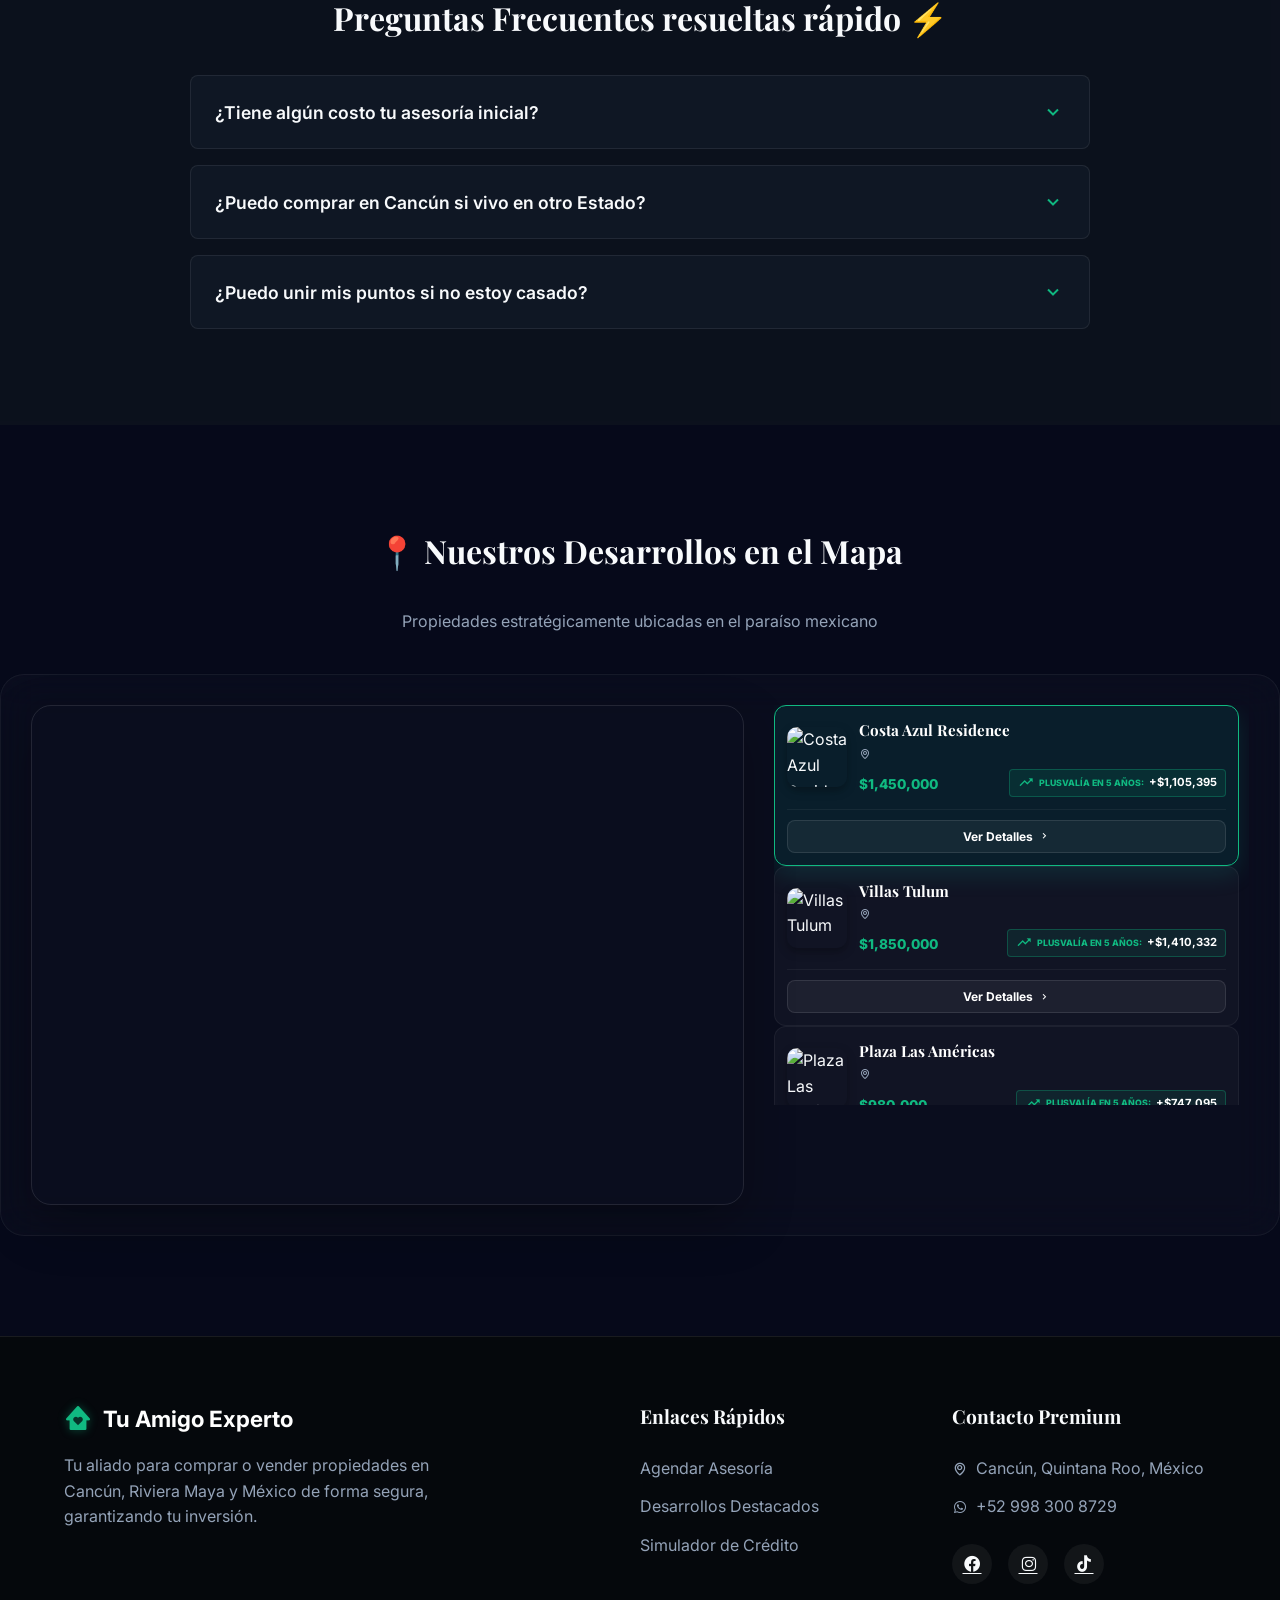
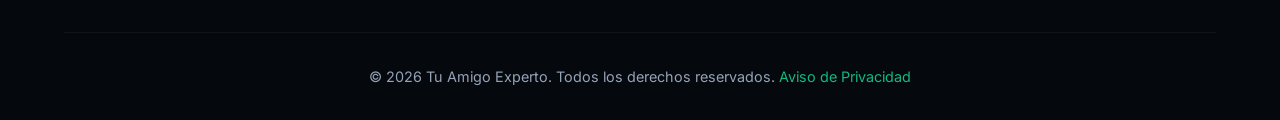
==== commit 2d54a527: "Add files via upload" ====
--- a/index.html
+++ b/index.html
@@ -13,7 +13,7 @@
     <!-- PWA / App Integrations -->
     <link rel="manifest" href="manifest.json">
     <meta name="theme-color" content="#06091a">
-    <link rel="apple-touch-icon" href="assets/img/avatar.png">
+    <link rel="apple-touch-icon" href="assets/img/chat_avatar.jpg">
     <meta name="apple-mobile-web-app-capable" content="yes">
     <meta name="apple-mobile-web-app-status-bar-style" content="black-translucent">
     <meta name="apple-mobile-web-app-title" content="Amigo Experto">
@@ -565,7 +565,7 @@
                     <div class="chat-container">
                         <div class="chat-header">
                             <div class="avatar">
-                                <img src="assets/img/avatar.png" alt="Brenda">
+                                <img src="assets/img/chat_avatar.jpg" alt="Brenda">
                                 <div class="status-dot"></div>
                             </div>
                             <div class="agent-info">
